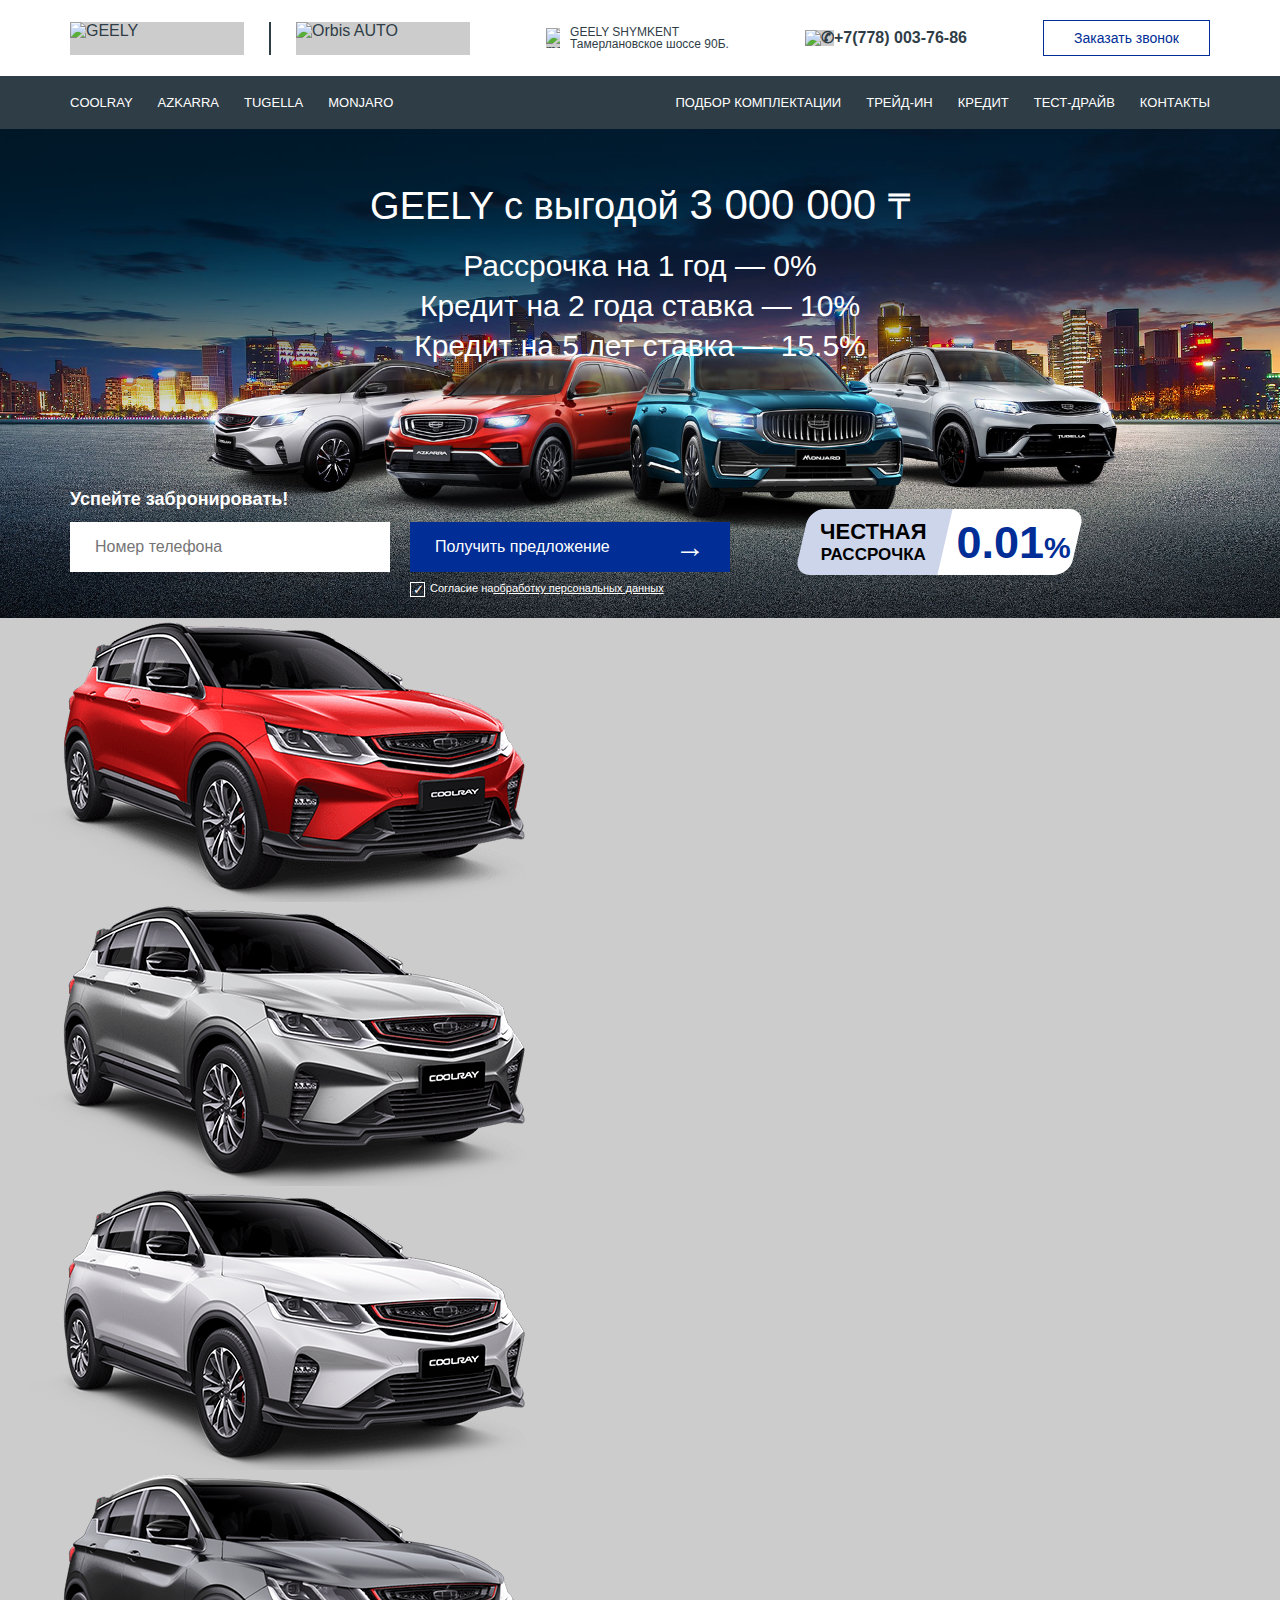
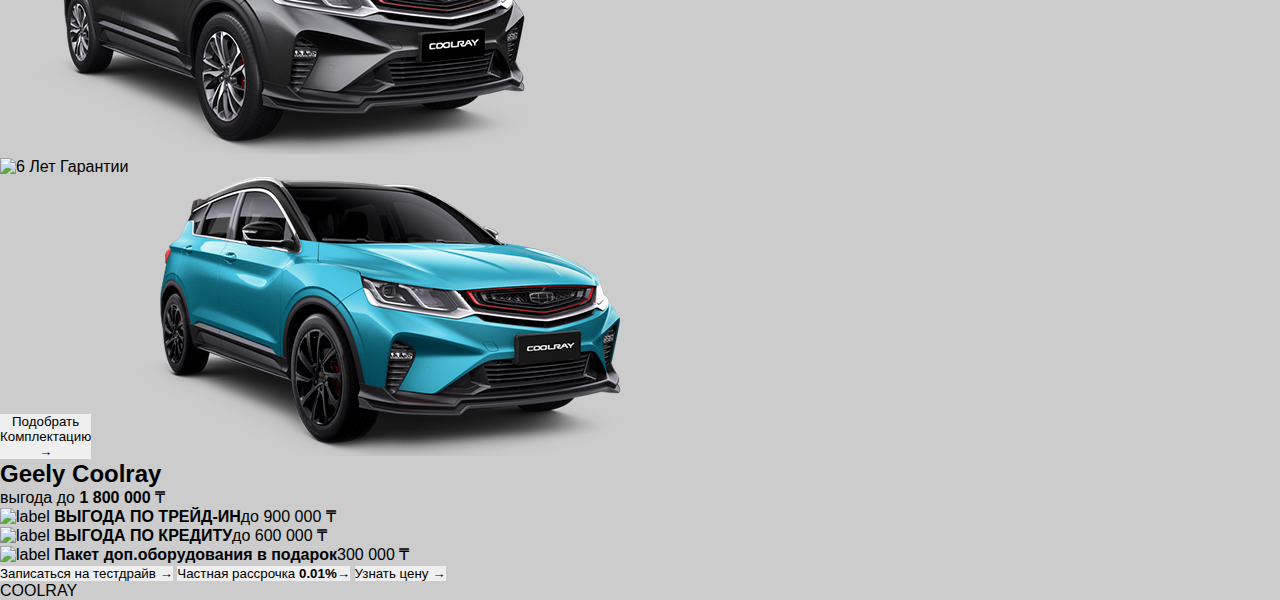
==== index.html @ f5995dba "тз начало выполнения 15.06.2023 15-00" ====
<!DOCTYPE html>
<html lang="ru">

<head>
  <meta charset="UTF-8">
  <meta http-equiv="X-UA-Compatible" content="IE=edge">
  <meta name="viewport" content="width=device-width, initial-scale=1.0">
  <!--'Style'-->
  <link rel="stylesheet" href="css/style.css">
  <link rel="stylesheet" href="css/jquery.fancybox.min.css">
  <!--'Script'-->
  <script src="libs/jquery-3.6.0.min.js"></script>


  <!--'Title'-->
  <title>Geely</title>
</head>

<body>
  <h1>GEELY с выгодой 3 000 000 &#8376;</h1>
  <!--'ХЕДЕР'-->
<header class="header">
  <div class="header__container container">
    <div class="header__logo">
      <img src="" alt="GEELY">
      <div class="header__line-logo"></div>
      <img src="" alt="Orbis AUTO">
    </div>
    <div class="header__address">
      <img src="" alt="map">
      <p>GEELY SHYMKENT<br>Тамерлановское шоссе 90Б.</p>
    </div>
    <div class="header__phone-container">
      <img src="" alt="&#9990">
      <p>+7(778) 003-76-86</p>
    </div>
    <div class="header__btn">Заказать звонок</div>
  </div>
</header>
  <main>
    <!--'НАВИГАЦИЯ'-->
<section class="navigation-block">
  <div class="navigation-block__container container">
    <!--'МОДЕЛЬНЫЙ РЯД'-->
    <nav class="navigation-block__model">
      <li class="navigation-block__link">Coolray</li>
      <li class="navigation-block__link">Azkarra</li>
      <li class="navigation-block__link">Tugella</li>
      <li class="navigation-block__link">Monjaro</li>
    </nav>
    <!--'МЕНЮ'-->
    <nav class="navigation-block__menu">
      <li class="navigation-block__link">Подбор комплектации</li>
      <li class="navigation-block__link">Трейд-ин</li>
      <li class="navigation-block__link">Кредит</li>
      <li class="navigation-block__link">Тест-драйв</li>
      <li class="navigation-block__link">Контакты</li>
    </nav>
  </div>
</section>
    <!--'РЕКЛАМНЫЙ БЛОК'-->
<section class="advertising-block">
  <div class="advertising-block__bg"><img src="img/banner1.jpg" alt=""></div>
  <div class="advertising-block__container container">
    <!--'ТЕКСТОВЫЙ блок'-->
    <div class="advertising-block__text-wrapper">
      <h2 class="advertising-block__title ">GEELY с выгодой <span>3 000 000 </span><span>&#8376;</span></h2>
      <p class="advertising-block__subtitle ">Рассрочка на 1 год &mdash; 0% <br>Кредит на 2 года ставка &mdash; 10%
        <br>Кредит на 5 лет ставка &mdash; 15.5% <br>
      </p>
    </div>
    <!--'Блок миниформы'-->
    <div class="advertising-block__form-block">
      <form class="advertising-block__form">
        <!--'телефон'-->
        <p>Успейте забронировать!</p>
        <input type="phone" placeholder="Номер телефона" id="phone" required>
        <!--'кнопка отправки'-->
        <button class="advertising-block__btn-form" type="button" id="btnForm">Получить предложение
          <span>&rarr;</span></button>
        <!--'чекбокс'-->
        <div class="advertising-block__checkbox">

          <input id="formAgreement" checked type="checkbox" name="agreement" class="advertising-block__checkbox-input">
          <label for="formAgreement" class="advertising-block__checkbox-label">Согласие на <span
              class="advertising-block__link">обработку персональных данных</span>
          </label>

        </div>
      </form>
      <!--'лейбл расрочки'-->
      <div class="advertising-block__label-wrapper">
        <div class="advertising-block__section">
          <p>Честная</p>
          <p>Рассрочка</p>
        </div>
        <div class="advertising-block__section">
          <p>0.01<span>%</span></p>

        </div>
      </div>
    </div>
  </div>
</section>
    <section class="info-block">
  <div class="info-block__container container">
    <!---------------'Слайдер'--------------->
    <div class="info-block__car-slider car-slider">
      <!--'1слайд'-->
      <div class="car-slider__item">
        <!--'слайдер с фото'-->
        <div class="car-slider__photo-slider photo-slider">
          <!--'1слайд'-->
          <div class="photo-slider__item">
            <img src="img/car/1.png" alt="car">
          </div>
          <!--'3слайд'-->
          <div class="photo-slider__item">
            <img src="img/car/2.png" alt="car">
          </div>
          <!--'4слайд'-->
          <div class="photo-slider__item">
            <img src="img/car/3.png" alt="car">
          </div>
          <!--'5слайд'-->
          <div class="photo-slider__item">
            <img src="img/car/4.png" alt="car">
          </div>
        </div>
        <!--'лейбл гарантии'-->
        <div class="car-slider__label">
          <img src="" alt="6 Лет Гарантии">
        </div>
        <!--'Кнопка подбора комплектации'-->
        <button class="car-slider__btn btn-equipment" type="button">Подобрать<br>Комплектацию<br>&rarr;</button>
        <!--'фото активного авто'-->
        <img src="img/car/5.png" alt="car">
        <!--'блок с пагинацией'-->
        <div class="car-slider__bullet"></div>
      </div>
      <!--'2слайд'-->
      <!--'3слайд'-->
      <!--'4слайд'-->
      <!--'5слайд'-->


    </div>
  </div>


  <!---------------'контент'--------------->
  <!--'заголовок'-->
  <div class="info-block__text-group">
    <h2 class="info-block__title title">Geely <span class="model-car-text">Coolray</span></h2>
    <p class="info-block__subtitle">выгода до <b>1 800 000</b> <span>&#8376;</span></p>
  </div>
  <!--'блок карточек'-->
  <div class="info-block__card-group">
    <!--'1'-->
    <div class="info-block__card"><img src="" alt="label"> <b class="txt-card-uper">ВЫГОДА ПО ТРЕЙД-ИН</b>до <span
        class="sum-sale">900 000 <span> &#8376;</span></span>
    </div>
    <!--'2'-->
    <div class="info-block__card"><img src="" alt="label"> <b class="txt-card-uper">ВЫГОДА ПО КРЕДИТУ</b>до <span
        class="sum-sale">600 000 <span> &#8376;</span></span>
    </div>
  </div>
  <!--'3'-->
  <div class="info-block__card"><img src="" alt="label"> <b class="txt-card-uper">Пакет доп.оборудования в
      подарок</b><span class="sum-sale">300 000 <span> &#8376;</span></span>
  </div>
  <!--'блок кнопок'-->
  <div class="info-block__btn-group">
    <!--'1'-->
    <button class="info-block__btn " id="btnTestDrive" type="button">Записаться на тестдрайв <span
        class="black-arrow">&rarr;</span></button>
    <!--'2'-->
    <button class="info-block__btn " id="btnInstallment" type="button">Частная рассрочка <b>0.01%</b><span
        class="white-arrow">&rarr;</span></button>
    <!--'3'-->
    <button class="info-block__btn " id="btnPrice" type="button">Узнать цену <span
        class="white-arrow">&rarr;</span></button>
  </div>
  <!--'прозрачный блок с моделью авто'-->
  <div class="info-block__model-car model-car-text">COOLRAY</div>
</section>
  </main>
  <!--'POPUP'-->
  <!--'Script'-->
  <script src="libs/slick.min.js"></script>
  <script src="libs/jquery.fancybox.min.js"></script>
  <script src="libs/jquery.maskedinput.min.js"></script>
  <script src="js/index.js"></script>
</body>

</html>
---- css/style.css ----
@charset "UTF-8";
* {
  padding: 0;
  margin: 0;
  border: 0;
  -webkit-box-sizing: border-box;
  box-sizing: border-box; }

*::after, *::before {
  -webkit-box-sizing: border-box;
  box-sizing: border-box; }

:focus,
:active {
  outline: none; }

body {
  width: 100%;
  height: 100%;
  font-size: 100%;
  position: relative; }

a,
a:hover,
a:visited,
a:active,
a:focus {
  text-decoration: none; }

input,
button,
textarea {
  font-family: inherit; }

button {
  cursor: pointer;
  border: 0;
  padding: 0;
  background-color: none; }

ul li {
  list-style: none; }

/*-----*/
/*
//флекс элемент по центру
@mixin flCent($jusCon: center, $alIt: center) {
  display: flex;
  justify-content: $jusCon;
  align-items: $alIt;
}

//флекс элемент слева центр
@mixin flStartCen($jusCon: start, $alIt: center) {
  display: flex;
  justify-content: $jusCon;
  align-items: $alIt;
}

//флекс элемент: по вертикали центр, горизонтально - разнесено по краям
@mixin flexSpBeCent($jusCon: space-between, $alIt: center) {
  display: flex;
  justify-content: $jusCon;
  align-items: $alIt;
}

//грид элемент: по вертикали центр, горизонтально - разнесено по краям
@mixin gridSpBeCent($jusCon: space-between, $alIt: center) {
  display: grid;
  justify-content: $jusCon;
  align-items: $alIt;
}

//грид центр
@mixin gridCent($jusCon: center, $alIt: center) {
  display: grid;
  justify-content: $jusCon;
  align-items: $alIt;
}

//обводка текста
@mixin textBorderWhite {
  text-shadow: -0 -2px 2px $whiteColor, 0 -2px 2px $whiteColor,
    -0 2px 2px $whiteColor, 0 2px 2px $whiteColor, -2px -0 2px $whiteColor,
    2px -0 2px $whiteColor, -2px 0 2px $whiteColor, 2px 0 2px $whiteColor,
    -2px -2px 2px $whiteColor, 2px -2px 2px $whiteColor,
    -2px 2px 2px $whiteColor, 2px 2px 2px $whiteColor, -2px -2px 2px $whiteColor,
    2px -2px 2px $whiteColor, -2px 2px 2px $whiteColor, 2px 2px 2px $whiteColor;
}

@mixin textBorderSmokeColor {
  text-shadow: -0 -1px 1px $smokeColor, 0 -1px 1px $smokeColor,
    -0 1px 1px $smokeColor, 0 1px 1px $smokeColor, -1px -0 1px $smokeColor,
    1px -0 1px $smokeColor, -1px 0 1px $smokeColor, 1px 0 1px $smokeColor,
    -1px -1px 1px $smokeColor, 1px -1px 1px $smokeColor,
    -1px 1px 1px $smokeColor, 1px 1px 1px $smokeColor, -1px -1px 1px $smokeColor,
    1px -1px 1px $smokeColor, -1px 1px 1px $smokeColor, 1px 1px 1px $smokeColor;
}

@mixin textBorderBlack {
  text-shadow: -0 -1px 1px $blackColor, 0 -1px 1px $blackColor,
    -0 1px 1px $blackColor, 0 1px 1px $blackColor, -1px -0 1px $blackColor,
    1px -0 1px $blackColor, -1px 0 1px $blackColor, 1px 0 1px $blackColor,
    -1px -1px 1px $blackColor, 1px -1px 1px $blackColor,
    -1px 1px 1px $blackColor, 1px 1px 1px $blackColor, -1px -1px 1px $blackColor,
    1px -1px 1px $blackColor, -1px 1px 1px $blackColor, 1px 1px 1px $blackColor;
}
*/
:root {
  --widthContainer: 1140px; }

body {
  background-color: #cccccc;
  font-family: "Open Sans", sans-serif; }

h1 {
  font-size: 0;
  position: absolute;
  z-index: -200;
  opacity: 0; }

.container {
  width: var(--widthContainer);
  height: -webkit-max-content;
  height: -moz-max-content;
  height: max-content; }

b {
  font-weight: bold !important; }

.header {
  width: 100%;
  height: -webkit-max-content;
  height: -moz-max-content;
  height: max-content;
  padding: 20px 0px;
  display: -webkit-box;
  display: -ms-flexbox;
  display: flex;
  -webkit-box-pack: center;
  -ms-flex-pack: center;
  justify-content: center;
  -webkit-box-align: center;
  -ms-flex-align: center;
  align-items: center;
  background-color: #ffffff; }
  .header img {
    background-color: #cccccc; }
  .header__container {
    display: -webkit-box;
    display: -ms-flexbox;
    display: flex;
    -webkit-box-pack: justify;
    -ms-flex-pack: justify;
    justify-content: space-between;
    -webkit-box-align: center;
    -ms-flex-align: center;
    align-items: center;
    color: #2f3d47; }
  .header__logo {
    display: -webkit-box;
    display: -ms-flexbox;
    display: flex;
    -webkit-box-pack: center;
    -ms-flex-pack: center;
    justify-content: center; }
    .header__logo img {
      width: 174px;
      height: 33px; }
  .header__line-logo {
    margin: 0px 25px;
    border: 1px solid #2f3d47; }
  .header__address {
    display: -webkit-box;
    display: -ms-flexbox;
    display: flex;
    gap: 10px;
    -webkit-box-align: center;
    -ms-flex-align: center;
    align-items: center;
    font-size: 12px;
    font-weight: 500;
    line-height: 12px;
    font-style: normal; }
    .header__address img {
      width: 14px;
      height: 20px; }
  .header__phone-container {
    display: -webkit-box;
    display: -ms-flexbox;
    display: flex;
    font-size: 16px;
    font-weight: bold;
    line-height: 16px;
    font-style: normal; }
  .header__btn {
    border: 1px solid #002d96;
    color: #002d96;
    padding: 10px 30px;
    font-size: 14px;
    font-weight: 500;
    line-height: 14px;
    font-style: normal;
    cursor: pointer; }

.navigation-block {
  padding: 20px 0px;
  display: -webkit-box;
  display: -ms-flexbox;
  display: flex;
  -webkit-box-pack: center;
  -ms-flex-pack: center;
  justify-content: center;
  color: #ffffff;
  background-color: #2f3d47; }
  .navigation-block__container {
    display: -webkit-box;
    display: -ms-flexbox;
    display: flex;
    -webkit-box-pack: justify;
    -ms-flex-pack: justify;
    justify-content: space-between; }
  .navigation-block__model, .navigation-block__menu {
    display: -webkit-box;
    display: -ms-flexbox;
    display: flex;
    gap: 25px;
    text-transform: uppercase;
    font-size: 13px;
    font-weight: 500;
    line-height: 13px;
    font-style: normal; }
  .navigation-block__link {
    list-style: none;
    cursor: pointer; }

.advertising-block {
  position: relative;
  height: -webkit-max-content;
  height: -moz-max-content;
  height: max-content; }
  .advertising-block__bg {
    width: 100%;
    position: relative;
    z-index: 1; }
    .advertising-block__bg img {
      width: 100%;
      height: auto; }
  .advertising-block__container {
    height: 100%;
    position: absolute;
    z-index: 2;
    top: 0;
    left: 50%;
    margin-left: calc(var(--widthContainer) / -2);
    padding: 55px 0px 25px;
    display: -ms-grid;
    display: grid;
    -ms-flex-line-pack: justify;
    align-content: space-between;
    color: #ffffff; }
  .advertising-block__text-wrapper {
    text-align: center; }
  .advertising-block__title {
    margin-bottom: 20px;
    font-size: 38px;
    font-weight: unset;
    line-height: 38px;
    font-style: normal; }
    .advertising-block__title span:first-child {
      font-size: 42px;
      font-weight: 400;
      line-height: 42px;
      font-style: normal; }
    .advertising-block__title span:last-child {
      font-size: 35px;
      font-weight: 400;
      line-height: 35px;
      font-style: normal; }
  .advertising-block__subtitle {
    font-size: 30px;
    font-weight: unset;
    line-height: 40px;
    font-style: normal; }
  .advertising-block__form-block {
    display: -webkit-box;
    display: -ms-flexbox;
    display: flex;
    gap: 70px; }
  .advertising-block__form {
    width: 660px;
    display: -ms-grid;
    display: grid;
    grid-template-areas: 'title title' 'input btn' 'input checkbox';
    -ms-grid-columns: 1fr 20px 1fr;
    grid-template-columns: repeat(2, 1fr);
    -ms-grid-rows: max-content 10px 50px 10px max-content;
    grid-template-rows: -webkit-max-content 50px -webkit-max-content;
    grid-template-rows: max-content 50px max-content;
    -webkit-column-gap: 20px;
    column-gap: 20px;
    row-gap: 10px; }
    .advertising-block__form p {
      -ms-grid-row: 1;
      -ms-grid-column: 1;
      -ms-grid-column-span: 3;
      grid-area: title;
      font-size: 18px;
      font-weight: 800;
      line-height: 25px;
      font-style: normal; }
    .advertising-block__form input {
      -ms-grid-row: 3;
      -ms-grid-row-span: 3;
      -ms-grid-column: 1;
      grid-area: input;
      height: 50px;
      padding: 20px 25px;
      font-size: 16px;
      font-weight: unset;
      line-height: 16px;
      font-style: normal; }
  .advertising-block__btn-form {
    -ms-grid-row: 3;
    -ms-grid-column: 3;
    grid-area: btn;
    height: 100%;
    padding: 0px 25px;
    font-size: 16px;
    font-weight: unset;
    line-height: 16px;
    font-style: normal;
    display: -webkit-box;
    display: -ms-flexbox;
    display: flex;
    -webkit-box-pack: justify;
    -ms-flex-pack: justify;
    justify-content: space-between;
    -webkit-box-align: center;
    -ms-flex-align: center;
    align-items: center;
    color: #ffffff;
    background-color: #002d96; }
    .advertising-block__btn-form span {
      height: -webkit-max-content;
      height: -moz-max-content;
      height: max-content;
      font-size: 30px;
      font-weight: 900;
      line-height: auto;
      font-style: normal; }
  .advertising-block__checkbox {
    -ms-grid-row: 5;
    -ms-grid-column: 3;
    grid-area: checkbox; }
  .advertising-block__checkbox-input {
    grid-area: unset !important;
    display: none; }
  .advertising-block__checkbox-label {
    position: relative;
    display: -webkit-box;
    display: -ms-flexbox;
    display: flex;
    font-size: 11px;
    font-weight: unset;
    line-height: 13px;
    font-style: normal; }
    .advertising-block__checkbox-label:before {
      content: '';
      -ms-flex-item-align: start;
      align-self: flex-start;
      width: 15px;
      height: 15px;
      padding-left: 2px;
      margin-right: 5px;
      font-size: 13px;
      font-weight: unset;
      line-height: 13px;
      font-style: normal;
      border: 1px solid #ffffff; }
  .advertising-block__checkbox-input:checked + .advertising-block__checkbox-label::before {
    content: ' ✓'; }
  .advertising-block__link {
    text-decoration: underline;
    cursor: pointer; }
  .advertising-block__label-wrapper {
    width: -webkit-max-content;
    width: -moz-max-content;
    width: max-content;
    z-index: 2;
    display: -webkit-box;
    display: -ms-flexbox;
    display: flex;
    height: -webkit-max-content;
    height: -moz-max-content;
    height: max-content;
    -ms-flex-item-align: center;
    align-self: center; }
  .advertising-block__section {
    width: -webkit-max-content;
    width: -moz-max-content;
    width: max-content;
    position: relative;
    display: -webkit-box;
    display: -ms-flexbox;
    display: flex;
    -webkit-box-orient: vertical;
    -webkit-box-direction: normal;
    -ms-flex-direction: column;
    flex-direction: column;
    -webkit-box-pack: center;
    -ms-flex-pack: center;
    justify-content: center;
    -webkit-box-align: center;
    -ms-flex-align: center;
    align-items: center; }
    .advertising-block__section::before {
      content: '';
      position: absolute;
      z-index: -1;
      top: 0;
      left: 0;
      width: 100%;
      height: 100%;
      -webkit-transform: skewX(-13deg);
      -ms-transform: skewX(-13deg);
      transform: skewX(-13deg); }
  .advertising-block__section:first-child {
    padding: 10px 20px;
    color: #000000;
    text-transform: uppercase; }
    .advertising-block__section:first-child p:first-child {
      font-size: 22px;
      font-weight: 600;
      line-height: 26px;
      font-style: normal; }
    .advertising-block__section:first-child p:last-child {
      font-size: 17px;
      font-weight: 600;
      line-height: 20px;
      font-style: normal; }
    .advertising-block__section:first-child::before {
      left: 2px;
      background-color: #ccd5ea;
      border-radius: 15px 0px 0px 15px; }
  .advertising-block__section:last-child {
    padding: 10px 8px 10px 10px;
    color: #002d96;
    font-size: 45px;
    font-weight: bold;
    line-height: 45px;
    font-style: normal; }
    .advertising-block__section:last-child span {
      font-size: 30px;
      font-weight: bold;
      line-height: 30px;
      font-style: normal; }
    .advertising-block__section:last-child::before {
      left: -2px;
      background-color: #ffffff;
      border-radius: 0px 15px 15px 0px; }

/*# sourceMappingURL=style.css.map */
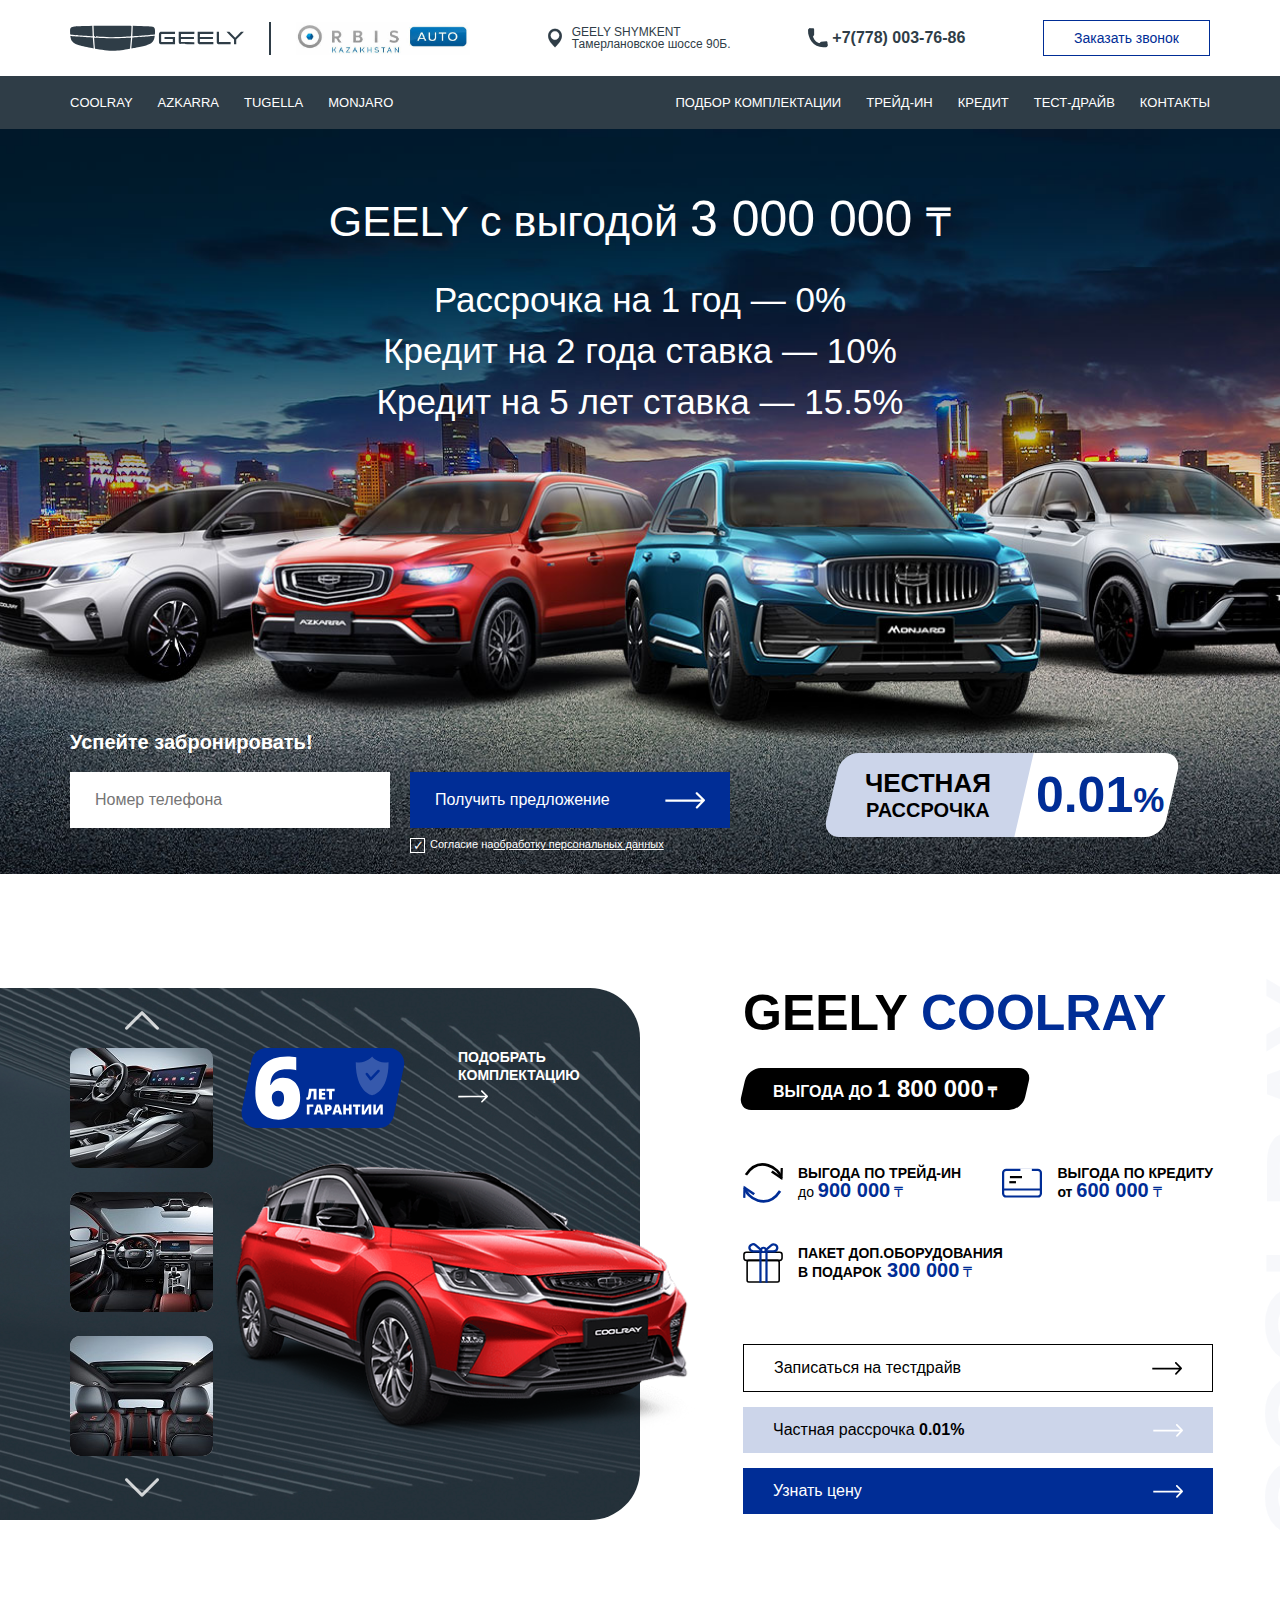
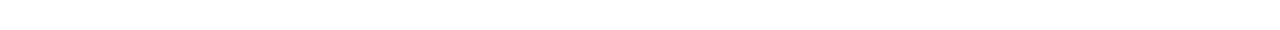
==== commit 30fb3fd0: "верстка 1 и 2 секции начало правок 15:30" ====
--- a/index.html
+++ b/index.html
@@ -22,16 +22,16 @@
 <header class="header">
   <div class="header__container container">
     <div class="header__logo">
-      <img src="" alt="GEELY">
+      <img src="img/svg/geely-logo.svg" alt="GEELY">
       <div class="header__line-logo"></div>
-      <img src="" alt="Orbis AUTO">
+      <img src="img/orbis.jpg" alt="Orbis AUTO">
     </div>
     <div class="header__address">
-      <img src="" alt="map">
+      <img src="img/svg/map-mark.svg" alt="map">
       <p>GEELY SHYMKENT<br>Тамерлановское шоссе 90Б.</p>
     </div>
     <div class="header__phone-container">
-      <img src="" alt="&#9990">
+      <img src="img/svg/phone.svg" alt="&#9990">
       <p>+7(778) 003-76-86</p>
     </div>
     <div class="header__btn">Заказать звонок</div>
@@ -77,7 +77,7 @@
         <input type="phone" placeholder="Номер телефона" id="phone" required>
         <!--'кнопка отправки'-->
         <button class="advertising-block__btn-form" type="button" id="btnForm">Получить предложение
-          <span>&rarr;</span></button>
+          <img src="img/svg/arrow-btn.svg" alt=""></button>
         <!--'чекбокс'-->
         <div class="advertising-block__checkbox">
 
@@ -104,85 +104,213 @@
 </section>
     <section class="info-block">
   <div class="info-block__container container">
-    <!---------------'Слайдер'--------------->
-    <div class="info-block__car-slider car-slider">
-      <!--'1слайд'-->
-      <div class="car-slider__item">
-        <!--'слайдер с фото'-->
-        <div class="car-slider__photo-slider photo-slider">
-          <!--'1слайд'-->
-          <div class="photo-slider__item">
-            <img src="img/car/1.png" alt="car">
-          </div>
-          <!--'3слайд'-->
-          <div class="photo-slider__item">
-            <img src="img/car/2.png" alt="car">
-          </div>
-          <!--'4слайд'-->
-          <div class="photo-slider__item">
-            <img src="img/car/3.png" alt="car">
-          </div>
-          <!--'5слайд'-->
-          <div class="photo-slider__item">
-            <img src="img/car/4.png" alt="car">
-          </div>
-        </div>
-        <!--'лейбл гарантии'-->
-        <div class="car-slider__label">
-          <img src="" alt="6 Лет Гарантии">
-        </div>
-        <!--'Кнопка подбора комплектации'-->
-        <button class="car-slider__btn btn-equipment" type="button">Подобрать<br>Комплектацию<br>&rarr;</button>
-        <!--'фото активного авто'-->
-        <img src="img/car/5.png" alt="car">
-        <!--'блок с пагинацией'-->
-        <div class="car-slider__bullet"></div>
-      </div>
-      <!--'2слайд'-->
-      <!--'3слайд'-->
-      <!--'4слайд'-->
-      <!--'5слайд'-->
-
-
+    <!--------'слайдер-фото'-------------->
+    <div class=" info-block__photo-slider photo-slider">
+
+      <div class="photo-slider__item">
+        <img src="img/car/interier/1.jpg" alt="car">
+      </div>
+
+      <div class="photo-slider__item">
+        <img src="img/car/interier/2.jpg" alt="car">
+      </div>
+
+      <div class="photo-slider__item">
+        <img src="img/car/interier/3.jpg" alt="car">
+      </div>
+
+      <div class="photo-slider__item">
+        <img src="img/car/interier/4.jpg" alt="car">
+      </div>
+
+      <div class="photo-slider__item">
+        <img src="img/car/interier/5.jpg" alt="car">
+      </div>
+
+      <div class="photo-slider__item">
+        <img src="img/car/exterier/1.jpg" alt="car">
+      </div>
+
+      <div class="photo-slider__item">
+        <img src="img/car/exterier/2.jpg" alt="car">
+      </div>
+
+      <div class="photo-slider__item">
+        <img src="img/car/exterier/3.jpg" alt="car">
+      </div>
+
+      <div class="photo-slider__item">
+        <img src="img/car/exterier/4.jpg" alt="car">
+      </div>
+
+      <div class="photo-slider__item">
+        <img src="img/car/exterier/5.jpg" alt="car">
+      </div>
+
+      <div class="photo-slider__item">
+        <img src="img/car/exterier/6.jpg" alt="car">
+      </div>
+
+      <div class="photo-slider__item">
+        <img src="img/car/exterier/7.jpg" alt="car">
+      </div>
+
+      <div class="photo-slider__item">
+        <img src="img/car/exterier/8.jpg" alt="car">
+      </div>
+
+      <div class="photo-slider__item">
+        <img src="img/car/exterier/9.jpg" alt="car">
+      </div>
+    </div>
+    <!----------'Слайдер-авто'------------->
+    <div class="info-block__car-slider-wrapper">
+      <div class="car-slider">
+        <!--'1слайд'-->
+        <div class="car-slider__item" data-color-car="red">
+          <!--'группа кнопка и лейбл'-->
+          <div class="car-slider__group-btn">
+            <!--'лейбл '-->
+            <div class="car-slider__label">
+              <img src="img/svg/label-6yers.svg" alt="6 Лет Гарантии">
+            </div>
+            <!--'Кнопка '-->
+            <button class="car-slider__btn btn-equipment" type="button">Подобрать<br>Комплектацию<br><img
+                src="img/svg/arrow-btn.svg" alt="">
+            </button>
+          </div>
+          <!--'фото активного авто'-->
+          <div class="car-slider__car-photo">
+            <img data-lazy="img/car/1.png" alt="car">
+          </div>
+        </div>
+        <!--'2слайд'-->
+        <div class="car-slider__item" data-color-car="gray">
+          <!--'группа кнопка и лейбл'-->
+          <div class="car-slider__group-btn">
+            <!--'лейбл '-->
+            <div class="car-slider__label">
+              <img src="img/svg/label-6yers.svg" alt="6 Лет Гарантии">
+            </div>
+            <!--'Кнопка '-->
+            <button class="car-slider__btn btn-equipment" type="button">Подобрать<br>Комплектацию<br><img
+                src="img/svg/arrow-btn.svg" alt="">
+            </button>
+          </div>
+          <!--'фото активного авто'-->
+          <div class="car-slider__car-photo">
+            <img data-lazy="img/car/2.png" alt="car">
+          </div>
+        </div>
+        <!--'3слайд'-->
+        <div class="car-slider__item" data-color-car="white">
+          <!--'группа кнопка и лейбл'-->
+          <div class="car-slider__group-btn">
+            <!--'лейбл '-->
+            <div class="car-slider__label">
+              <img src="img/svg/label-6yers.svg" alt="6 Лет Гарантии">
+            </div>
+            <!--'Кнопка '-->
+            <button class="car-slider__btn btn-equipment" type="button">Подобрать<br>Комплектацию<br><img
+                src="img/svg/arrow-btn.svg" alt="">
+            </button>
+          </div>
+          <!--'фото активного авто'-->
+          <div class="car-slider__car-photo">
+            <img data-lazy="img/car/3.png" alt="car">
+          </div>
+        </div>
+        <!--'4слайд'-->
+        <div class="car-slider__item" data-color-car="dark">
+          <!--'группа кнопка и лейбл'-->
+          <div class="car-slider__group-btn">
+            <!--'лейбл '-->
+            <div class="car-slider__label">
+              <img src="img/svg/label-6yers.svg" alt="6 Лет Гарантии">
+            </div>
+            <!--'Кнопка '-->
+            <button class="car-slider__btn btn-equipment" type="button">Подобрать<br>Комплектацию<br><img
+                src="img/svg/arrow-btn.svg" alt="">
+            </button>
+          </div>
+          <!--'фото активного авто'-->
+          <div class="car-slider__car-photo">
+            <img data-lazy="img/car/4.png" alt="car">
+          </div>
+        </div>
+        <!--'5слайд'-->
+        <div class="car-slider__item" data-color-car="blue">
+          <!--'группа кнопка и лейбл'-->
+          <div class="car-slider__group-btn">
+            <!--'лейбл '-->
+            <div class="car-slider__label">
+              <img src="img/svg/label-6yers.svg" alt="6 Лет Гарантии">
+            </div>
+            <!--'Кнопка '-->
+            <button class="car-slider__btn btn-equipment" type="button">Подобрать<br>Комплектацию<br><img
+                src="img/svg/arrow-btn.svg" alt="">
+            </button>
+          </div>
+          <!--'фото активного авто'-->
+          <div class="car-slider__car-photo">
+            <img data-lazy="img/car/5.png" alt="car">
+          </div>
+        </div>
+      </div>
+      <!--'Пагинация'-->
+      <div class="car-slider__bullet"></div>
+    </div>
+    <!---------------'контент'--------------->
+    <!--'заголовок'-->
+    <div class="info-block__text-group">
+      <h2 class="info-block__title title">Geely <span class="model-car-text">Coolray</span></h2>
+      <p class="info-block__subtitle">выгода до <b>1 800 000</b> <span>&#8376;</span></p>
+    </div>
+    <!--'блок карточек'-->
+    <div class="info-block__card-group">
+      <!--'1'-->
+      <div class="info-block__card"><img src="img/svg/arrow-circle.svg" alt="label">
+        <p class="info-block__card-text">
+          <b class="txt-card-uper">ВЫГОДА ПО ТРЕЙД-ИН</b> <br>до <span class="sum-sale">900 000</span><span>
+            &#8376;</span>
+        </p>
+      </div>
+      <!--'2'-->
+      <div class="info-block__card"><img src="img/svg/letter.svg" alt="label">
+        <p class="info-block__card-text">
+          <b class="txt-card-uper">ВЫГОДА ПО КРЕДИТУ</b><br> <b> от</b> <span class="sum-sale">600 000</span><span>
+            &#8376;</span>
+        </p>
+      </div>
+      <!--'3'-->
+      <div class="info-block__card"><img src="img/svg/present.svg" alt="label">
+        <p class="info-block__card-text">
+          <b class="txt-card-uper">Пакет доп.оборудования<br> в подарок</b><span class="sum-sale"> 300 000</span><span>
+            &#8376;</span>
+        </p>
+      </div>
+    </div>
+    <!--'блок кнопок'-->
+    <div class="info-block__btn-group">
+      <!--'1'-->
+      <button class="info-block__btn " id="btnTestDrive" type="button">
+        <p>Записаться на тестдрайв</p> <img src="img/svg/arrow-btn.svg" alt="">
+      </button>
+      <!--'2'-->
+      <button class="info-block__btn " id="btnInstallment" type="button">
+        <p>Частная рассрочка <b>0.01%</b></p> <img src="img/svg/arrow-btn.svg" alt="">
+      </button>
+      <!--'3'-->
+      <button class="info-block__btn " id="btnPrice" type="button">
+        <p>Узнать цену</p> <img src="img/svg/arrow-btn.svg" alt="">
+      </button>
+    </div>
+    <!--'прозрачный блок с моделью авто'-->
+    <div class="info-block__model-car">
+      <div class="model-car-text">COOLRAY</div>
     </div>
   </div>
 
-
-  <!---------------'контент'--------------->
-  <!--'заголовок'-->
-  <div class="info-block__text-group">
-    <h2 class="info-block__title title">Geely <span class="model-car-text">Coolray</span></h2>
-    <p class="info-block__subtitle">выгода до <b>1 800 000</b> <span>&#8376;</span></p>
-  </div>
-  <!--'блок карточек'-->
-  <div class="info-block__card-group">
-    <!--'1'-->
-    <div class="info-block__card"><img src="" alt="label"> <b class="txt-card-uper">ВЫГОДА ПО ТРЕЙД-ИН</b>до <span
-        class="sum-sale">900 000 <span> &#8376;</span></span>
-    </div>
-    <!--'2'-->
-    <div class="info-block__card"><img src="" alt="label"> <b class="txt-card-uper">ВЫГОДА ПО КРЕДИТУ</b>до <span
-        class="sum-sale">600 000 <span> &#8376;</span></span>
-    </div>
-  </div>
-  <!--'3'-->
-  <div class="info-block__card"><img src="" alt="label"> <b class="txt-card-uper">Пакет доп.оборудования в
-      подарок</b><span class="sum-sale">300 000 <span> &#8376;</span></span>
-  </div>
-  <!--'блок кнопок'-->
-  <div class="info-block__btn-group">
-    <!--'1'-->
-    <button class="info-block__btn " id="btnTestDrive" type="button">Записаться на тестдрайв <span
-        class="black-arrow">&rarr;</span></button>
-    <!--'2'-->
-    <button class="info-block__btn " id="btnInstallment" type="button">Частная рассрочка <b>0.01%</b><span
-        class="white-arrow">&rarr;</span></button>
-    <!--'3'-->
-    <button class="info-block__btn " id="btnPrice" type="button">Узнать цену <span
-        class="white-arrow">&rarr;</span></button>
-  </div>
-  <!--'прозрачный блок с моделью авто'-->
-  <div class="info-block__model-car model-car-text">COOLRAY</div>
 </section>
   </main>
   <!--'POPUP'-->
--- a/css/style.css
+++ b/css/style.css
@@ -144,8 +144,6 @@
   -ms-flex-align: center;
   align-items: center;
   background-color: #ffffff; }
-  .header img {
-    background-color: #cccccc; }
   .header__container {
     display: -webkit-box;
     display: -ms-flexbox;
@@ -189,10 +187,20 @@
     display: -webkit-box;
     display: -ms-flexbox;
     display: flex;
+    -webkit-box-pack: center;
+    -ms-flex-pack: center;
+    justify-content: center;
+    -webkit-box-align: center;
+    -ms-flex-align: center;
+    align-items: center;
     font-size: 16px;
     font-weight: bold;
     line-height: 16px;
     font-style: normal; }
+    .header__phone-container img {
+      width: 20px;
+      height: 20px;
+      margin-right: 4px; }
   .header__btn {
     border: 1px solid #002d96;
     color: #002d96;
@@ -236,11 +244,20 @@
 
 .advertising-block {
   position: relative;
+  z-index: 20;
   height: -webkit-max-content;
   height: -moz-max-content;
-  height: max-content; }
+  height: max-content;
+  display: -webkit-box;
+  display: -ms-flexbox;
+  display: flex;
+  -webkit-box-pack: center;
+  -ms-flex-pack: center;
+  justify-content: center;
+  overflow-x: hidden; }
   .advertising-block__bg {
     width: 100%;
+    min-width: 1950px;
     position: relative;
     z-index: 1; }
     .advertising-block__bg img {
@@ -253,7 +270,7 @@
     top: 0;
     left: 50%;
     margin-left: calc(var(--widthContainer) / -2);
-    padding: 55px 0px 25px;
+    padding: 65px 0px 25px;
     display: -ms-grid;
     display: grid;
     -ms-flex-line-pack: justify;
@@ -262,31 +279,31 @@
   .advertising-block__text-wrapper {
     text-align: center; }
   .advertising-block__title {
-    margin-bottom: 20px;
-    font-size: 38px;
+    margin-bottom: 30px;
+    font-size: 43px;
     font-weight: unset;
-    line-height: 38px;
+    line-height: 43px;
     font-style: normal; }
     .advertising-block__title span:first-child {
-      font-size: 42px;
+      font-size: 50px;
       font-weight: 400;
-      line-height: 42px;
+      line-height: 50px;
       font-style: normal; }
     .advertising-block__title span:last-child {
-      font-size: 35px;
-      font-weight: 400;
-      line-height: 35px;
+      font-size: 39px;
+      font-weight: unset;
+      line-height: 39px;
       font-style: normal; }
   .advertising-block__subtitle {
-    font-size: 30px;
+    font-size: 35px;
     font-weight: unset;
-    line-height: 40px;
+    line-height: 51px;
     font-style: normal; }
   .advertising-block__form-block {
     display: -webkit-box;
     display: -ms-flexbox;
     display: flex;
-    gap: 70px; }
+    gap: 100px; }
   .advertising-block__form {
     width: 660px;
     display: -ms-grid;
@@ -294,9 +311,9 @@
     grid-template-areas: 'title title' 'input btn' 'input checkbox';
     -ms-grid-columns: 1fr 20px 1fr;
     grid-template-columns: repeat(2, 1fr);
-    -ms-grid-rows: max-content 10px 50px 10px max-content;
-    grid-template-rows: -webkit-max-content 50px -webkit-max-content;
-    grid-template-rows: max-content 50px max-content;
+    -ms-grid-rows: max-content 10px max-content 10px max-content;
+    grid-template-rows: repeat(3, -webkit-max-content);
+    grid-template-rows: repeat(3, max-content);
     -webkit-column-gap: 20px;
     column-gap: 20px;
     row-gap: 10px; }
@@ -305,16 +322,16 @@
       -ms-grid-column: 1;
       -ms-grid-column-span: 3;
       grid-area: title;
-      font-size: 18px;
+      font-size: 20px;
       font-weight: 800;
-      line-height: 25px;
+      line-height: 40px;
       font-style: normal; }
     .advertising-block__form input {
       -ms-grid-row: 3;
       -ms-grid-row-span: 3;
       -ms-grid-column: 1;
       grid-area: input;
-      height: 50px;
+      height: 56px;
       padding: 20px 25px;
       font-size: 16px;
       font-weight: unset;
@@ -324,7 +341,7 @@
     -ms-grid-row: 3;
     -ms-grid-column: 3;
     grid-area: btn;
-    height: 100%;
+    height: 56px;
     padding: 0px 25px;
     font-size: 16px;
     font-weight: unset;
@@ -341,14 +358,11 @@
     align-items: center;
     color: #ffffff;
     background-color: #002d96; }
-    .advertising-block__btn-form span {
-      height: -webkit-max-content;
-      height: -moz-max-content;
-      height: max-content;
-      font-size: 30px;
-      font-weight: 900;
-      line-height: auto;
-      font-style: normal; }
+    .advertising-block__btn-form img {
+      width: 40px;
+      height: 25px;
+      -webkit-filter: invert(1);
+      filter: invert(1); }
   .advertising-block__checkbox {
     -ms-grid-row: 5;
     -ms-grid-column: 3;
@@ -388,6 +402,7 @@
     width: -moz-max-content;
     width: max-content;
     z-index: 2;
+    margin-top: 15px;
     display: -webkit-box;
     display: -ms-flexbox;
     display: flex;
@@ -426,38 +441,437 @@
       -ms-transform: skewX(-13deg);
       transform: skewX(-13deg); }
   .advertising-block__section:first-child {
-    padding: 10px 20px;
+    padding: 15px 35px;
     color: #000000;
     text-transform: uppercase; }
     .advertising-block__section:first-child p:first-child {
-      font-size: 22px;
+      font-size: 26px;
       font-weight: 600;
-      line-height: 26px;
+      line-height: 30px;
       font-style: normal; }
     .advertising-block__section:first-child p:last-child {
-      font-size: 17px;
+      font-size: 20px;
       font-weight: 600;
-      line-height: 20px;
+      line-height: 24px;
       font-style: normal; }
     .advertising-block__section:first-child::before {
       left: 2px;
       background-color: #ccd5ea;
-      border-radius: 15px 0px 0px 15px; }
+      border-radius: 17px 0px 0px 17px; }
   .advertising-block__section:last-child {
-    padding: 10px 8px 10px 10px;
+    padding: 15px 10px;
     color: #002d96;
-    font-size: 45px;
+    font-size: 50px;
     font-weight: bold;
-    line-height: 45px;
+    line-height: 50px;
     font-style: normal; }
     .advertising-block__section:last-child span {
-      font-size: 30px;
+      font-size: 35px;
       font-weight: bold;
-      line-height: 30px;
+      line-height: 35px;
       font-style: normal; }
     .advertising-block__section:last-child::before {
       left: -2px;
       background-color: #ffffff;
-      border-radius: 0px 15px 15px 0px; }
+      border-radius: 0px 17px 17px 0px; }
+
+.info-block {
+  position: relative;
+  z-index: 5;
+  padding: 120px 0px 110px;
+  background-color: #ffffff;
+  margin-top: -10px; }
+  .info-block__container {
+    position: relative;
+    height: -webkit-max-content;
+    height: -moz-max-content;
+    height: max-content;
+    margin: auto;
+    display: -ms-grid;
+    display: grid;
+    grid-template-areas: 'slider-photo slider-car text-block' 'slider-photo slider-car card' 'slider-photo slider-car btn-group';
+    -ms-grid-columns: -webkit-max-content 15px -webkit-max-content 15px 500px;
+    -ms-grid-columns: max-content 15px max-content 15px 500px;
+    grid-template-columns: -webkit-max-content -webkit-max-content 500px;
+    grid-template-columns: max-content max-content 500px;
+    -ms-grid-rows: 120px 50px max-content 50px max-content;
+    grid-template-rows: 120px -webkit-max-content -webkit-max-content;
+    grid-template-rows: 120px max-content max-content;
+    -webkit-column-gap: 15px;
+    column-gap: 15px;
+    row-gap: 50px; }
+    .info-block__container::before {
+      content: '';
+      position: absolute;
+      left: -50%;
+      width: 100%;
+      height: 100%;
+      background-color: #2f3d47;
+      background-image: url("../img/bg.jpg");
+      background-repeat: no-repeat;
+      background-size: 100% 100%;
+      background-position: center;
+      border-radius: 0 50px 50px 0; }
+  .info-block__photo-slider {
+    -ms-grid-row: 1;
+    -ms-grid-row-span: 5;
+    -ms-grid-column: 1;
+    grid-area: slider-photo;
+    margin: 50px 0px; }
+  .info-block__car-slider-wrapper {
+    -ms-grid-row: 1;
+    -ms-grid-row-span: 5;
+    -ms-grid-column: 3;
+    grid-area: slider-car;
+    min-width: 0;
+    padding: 60px 0px 35px; }
+  .info-block__text-group {
+    -ms-grid-row: 1;
+    -ms-grid-column: 5;
+    grid-area: text-block;
+    height: -webkit-max-content;
+    height: -moz-max-content;
+    height: max-content;
+    padding-left: 30px; }
+  .info-block__title {
+    font-size: 50px;
+    font-weight: 600;
+    line-height: 50px;
+    font-style: normal;
+    text-transform: uppercase; }
+    .info-block__title span {
+      color: #002d96; }
+  .info-block__subtitle {
+    position: relative;
+    z-index: 2;
+    width: -webkit-max-content;
+    width: -moz-max-content;
+    width: max-content;
+    height: -webkit-max-content;
+    height: -moz-max-content;
+    height: max-content;
+    padding: 9px 30px;
+    margin-top: 30px;
+    font-size: 16px;
+    font-weight: 700;
+    line-height: 16px;
+    font-style: normal;
+    color: #ffffff;
+    text-transform: uppercase; }
+    .info-block__subtitle::before {
+      z-index: -1;
+      content: '';
+      position: absolute;
+      top: 0;
+      left: 0;
+      width: 100%;
+      height: 100%;
+      background-color: #000000;
+      -webkit-transform: skewX(-13deg);
+      -ms-transform: skewX(-13deg);
+      transform: skewX(-13deg);
+      border-radius: 13px; }
+    .info-block__subtitle b {
+      font-size: 24px;
+      font-weight: 900;
+      line-height: 24px;
+      font-style: normal; }
+    .info-block__subtitle span {
+      font-size: 14px;
+      font-weight: 700;
+      line-height: 14px;
+      font-style: normal; }
+  .info-block__card-group {
+    -ms-grid-row: 3;
+    -ms-grid-column: 5;
+    grid-area: card;
+    height: -webkit-max-content;
+    height: -moz-max-content;
+    height: max-content;
+    padding-left: 30px;
+    display: -webkit-box;
+    display: -ms-flexbox;
+    display: flex;
+    -ms-flex-wrap: wrap;
+    flex-wrap: wrap;
+    -webkit-box-pack: justify;
+    -ms-flex-pack: justify;
+    justify-content: space-between;
+    -webkit-column-gap: auto;
+    column-gap: auto;
+    row-gap: 30px; }
+  .info-block__card {
+    height: 50px;
+    width: -webkit-max-content;
+    width: -moz-max-content;
+    width: max-content;
+    display: -webkit-box;
+    display: -ms-flexbox;
+    display: flex;
+    -webkit-box-align: center;
+    -ms-flex-align: center;
+    align-items: center;
+    font-size: 14px;
+    font-weight: 400;
+    line-height: 14px;
+    font-style: normal;
+    gap: 15px; }
+    .info-block__card img {
+      width: 40px;
+      height: 50px; }
+    .info-block__card .txt-card-uper {
+      font-size: 14px;
+      font-weight: 900;
+      line-height: 14px;
+      font-style: normal;
+      text-transform: uppercase; }
+    .info-block__card span {
+      color: #002d96; }
+    .info-block__card .sum-sale {
+      font-size: 20px;
+      font-weight: 900;
+      line-height: 20px;
+      font-style: normal; }
+  .info-block__btn-group {
+    -ms-grid-row: 5;
+    -ms-grid-column: 5;
+    grid-area: btn-group;
+    height: -webkit-max-content;
+    height: -moz-max-content;
+    height: max-content;
+    padding-left: 30px;
+    display: -webkit-box;
+    display: -ms-flexbox;
+    display: flex;
+    -webkit-box-orient: vertical;
+    -webkit-box-direction: normal;
+    -ms-flex-direction: column;
+    flex-direction: column;
+    gap: 15px; }
+    .info-block__btn-group #btnTestDrive {
+      background-color: #ffffff;
+      border: 1px solid #000000;
+      color: #000000; }
+    .info-block__btn-group #btnInstallment {
+      background-color: #ccd5ea;
+      color: #000000; }
+      .info-block__btn-group #btnInstallment img {
+        -webkit-filter: invert(1);
+        filter: invert(1); }
+    .info-block__btn-group #btnPrice {
+      background-color: #002d96;
+      color: #ffffff; }
+      .info-block__btn-group #btnPrice img {
+        -webkit-filter: invert(1);
+        filter: invert(1); }
+  .info-block__btn {
+    display: -webkit-box;
+    display: -ms-flexbox;
+    display: flex;
+    -webkit-box-pack: justify;
+    -ms-flex-pack: justify;
+    justify-content: space-between;
+    -webkit-box-align: center;
+    -ms-flex-align: center;
+    align-items: center;
+    padding: 15px 30px;
+    font-size: 16px;
+    font-weight: 500;
+    line-height: 16px;
+    font-style: normal; }
+    .info-block__btn b {
+      font-weight: 800 !important; }
+    .info-block__btn img {
+      width: 30px;
+      height: auto; }
+  .info-block__model-car {
+    position: absolute;
+    z-index: 1;
+    right: -150px;
+    top: 0px;
+    width: 108px;
+    padding: 120px 0px 110px;
+    height: 100%;
+    display: -webkit-box;
+    display: -ms-flexbox;
+    display: flex;
+    -webkit-box-pack: center;
+    -ms-flex-pack: center;
+    justify-content: center;
+    -webkit-box-align: center;
+    -ms-flex-align: center;
+    align-items: center; }
+    .info-block__model-car .model-car-text {
+      -webkit-transform: rotateZ(-90deg);
+      -ms-transform: rotate(-90deg);
+      transform: rotateZ(-90deg);
+      width: -webkit-max-content;
+      width: -moz-max-content;
+      width: max-content;
+      height: -webkit-max-content;
+      height: -moz-max-content;
+      height: max-content;
+      font-size: 115px;
+      line-height: 100px;
+      font-weight: bold;
+      color: #ccd5ea;
+      opacity: 0.15; }
+
+.photo-slider {
+  width: -webkit-max-content !important;
+  width: -moz-max-content !important;
+  width: max-content !important;
+  height: -webkit-max-content !important;
+  height: -moz-max-content !important;
+  height: max-content !important;
+  position: relative;
+  /*----стрелки----*/
+  /*-стрелка влево-*/
+  /*-стрелка вправо-*/ }
+  .photo-slider .slick-list {
+    overflow: hidden; }
+  .photo-slider .slick-track {
+    display: block; }
+  .photo-slider__item {
+    width: -webkit-max-content !important;
+    width: -moz-max-content !important;
+    width: max-content !important;
+    height: -webkit-max-content !important;
+    height: -moz-max-content !important;
+    height: max-content !important; }
+    .photo-slider__item img {
+      width: 143px;
+      height: 120px;
+      margin: 10px 0px;
+      border-radius: 10px;
+      background-color: #cccccc; }
+  .photo-slider .slick-arrow {
+    width: 34px;
+    height: 25px;
+    position: absolute;
+    z-index: 10;
+    left: 50%;
+    margin: 0px 0px 0px -17px;
+    font-size: 0;
+    background-color: unset !important;
+    background-repeat: no-repeat;
+    background-size: 100% auto;
+    background-position: center;
+    opacity: 0.8; }
+  .photo-slider .slick-arrow.slick-prev {
+    top: -30px;
+    background-image: url("../img/svg/up-arrow-white.svg"); }
+  .photo-slider .slick-arrow.slick-next {
+    bottom: -30px;
+    background-image: url("../img/svg/up-arrow-white.svg");
+    -webkit-transform: rotateZ(180deg);
+    -ms-transform: rotate(180deg);
+    transform: rotateZ(180deg); }
+
+.car-slider {
+  width: 470px;
+  position: relative; }
+  .car-slider .slick-list {
+    overflow: hidden; }
+  .car-slider .slick-track {
+    display: -webkit-box;
+    display: -ms-flexbox;
+    display: flex;
+    gap: 0px; }
+  .car-slider__group-btn {
+    display: -webkit-box;
+    display: -ms-flexbox;
+    display: flex;
+    gap: 50px;
+    padding: 0px 0px 35px 10px; }
+  .car-slider__label {
+    width: 170px;
+    height: 80px; }
+    .car-slider__label img {
+      width: 100%;
+      height: 100%; }
+  .car-slider__btn {
+    height: -webkit-max-content;
+    height: -moz-max-content;
+    height: max-content;
+    color: #ffffff;
+    font-size: 14px;
+    font-weight: 600;
+    line-height: 18px;
+    font-style: normal;
+    text-align: start;
+    text-transform: uppercase;
+    background-color: unset; }
+    .car-slider__btn img {
+      width: 30px;
+      height: 25px;
+      -webkit-filter: invert(1);
+      filter: invert(1); }
+  .car-slider__car-photo {
+    position: relative;
+    width: 470px;
+    height: -webkit-max-content;
+    height: -moz-max-content;
+    height: max-content;
+    overflow: hidden; }
+    .car-slider__car-photo img {
+      width: 100%;
+      height: auto; }
+  .car-slider__bullet {
+    width: 100%;
+    height: -webkit-max-content;
+    height: -moz-max-content;
+    height: max-content;
+    display: -webkit-box;
+    display: -ms-flexbox;
+    display: flex;
+    padding: 10px 0px 0px 20px; }
+    .car-slider__bullet .slick-dots {
+      display: -webkit-box;
+      display: -ms-flexbox;
+      display: flex;
+      -webkit-box-pack: center;
+      -ms-flex-pack: center;
+      justify-content: center;
+      -webkit-box-align: center;
+      -ms-flex-align: center;
+      align-items: center; }
+    .car-slider__bullet .slick-dots li {
+      list-style: none;
+      margin: 0px 10px;
+      padding: 3px;
+      display: -webkit-box;
+      display: -ms-flexbox;
+      display: flex;
+      -webkit-box-pack: center;
+      -ms-flex-pack: center;
+      justify-content: center;
+      -webkit-box-align: center;
+      -ms-flex-align: center;
+      align-items: center;
+      border: 1px solid;
+      border-color: rgba(255, 255, 255, 0);
+      border-radius: 50%; }
+    .car-slider__bullet .slick-dots li.slick-active {
+      border-color: #ffffff; }
+    .car-slider__bullet .slick-dots button {
+      font-size: 0px;
+      width: 20px;
+      height: 20px;
+      background-color: #ffffff;
+      border-radius: 50%; }
+    .car-slider__bullet .slick-dots li:nth-child(1) button {
+      background-color: #ff0000; }
+    .car-slider__bullet .slick-dots li:nth-child(2) button {
+      background-color: #c0c0c0; }
+    .car-slider__bullet .slick-dots li:nth-child(3) button {
+      background-color: #ffffff; }
+    .car-slider__bullet .slick-dots li:nth-child(4) button {
+      background-color: #696969; }
+    .car-slider__bullet .slick-dots li:nth-child(5) button {
+      background-color: #49b6d0; }
+    .car-slider__bullet .slick-dots li.slick-active button {
+      width: 20px;
+      height: 20px; }
 
 /*# sourceMappingURL=style.css.map */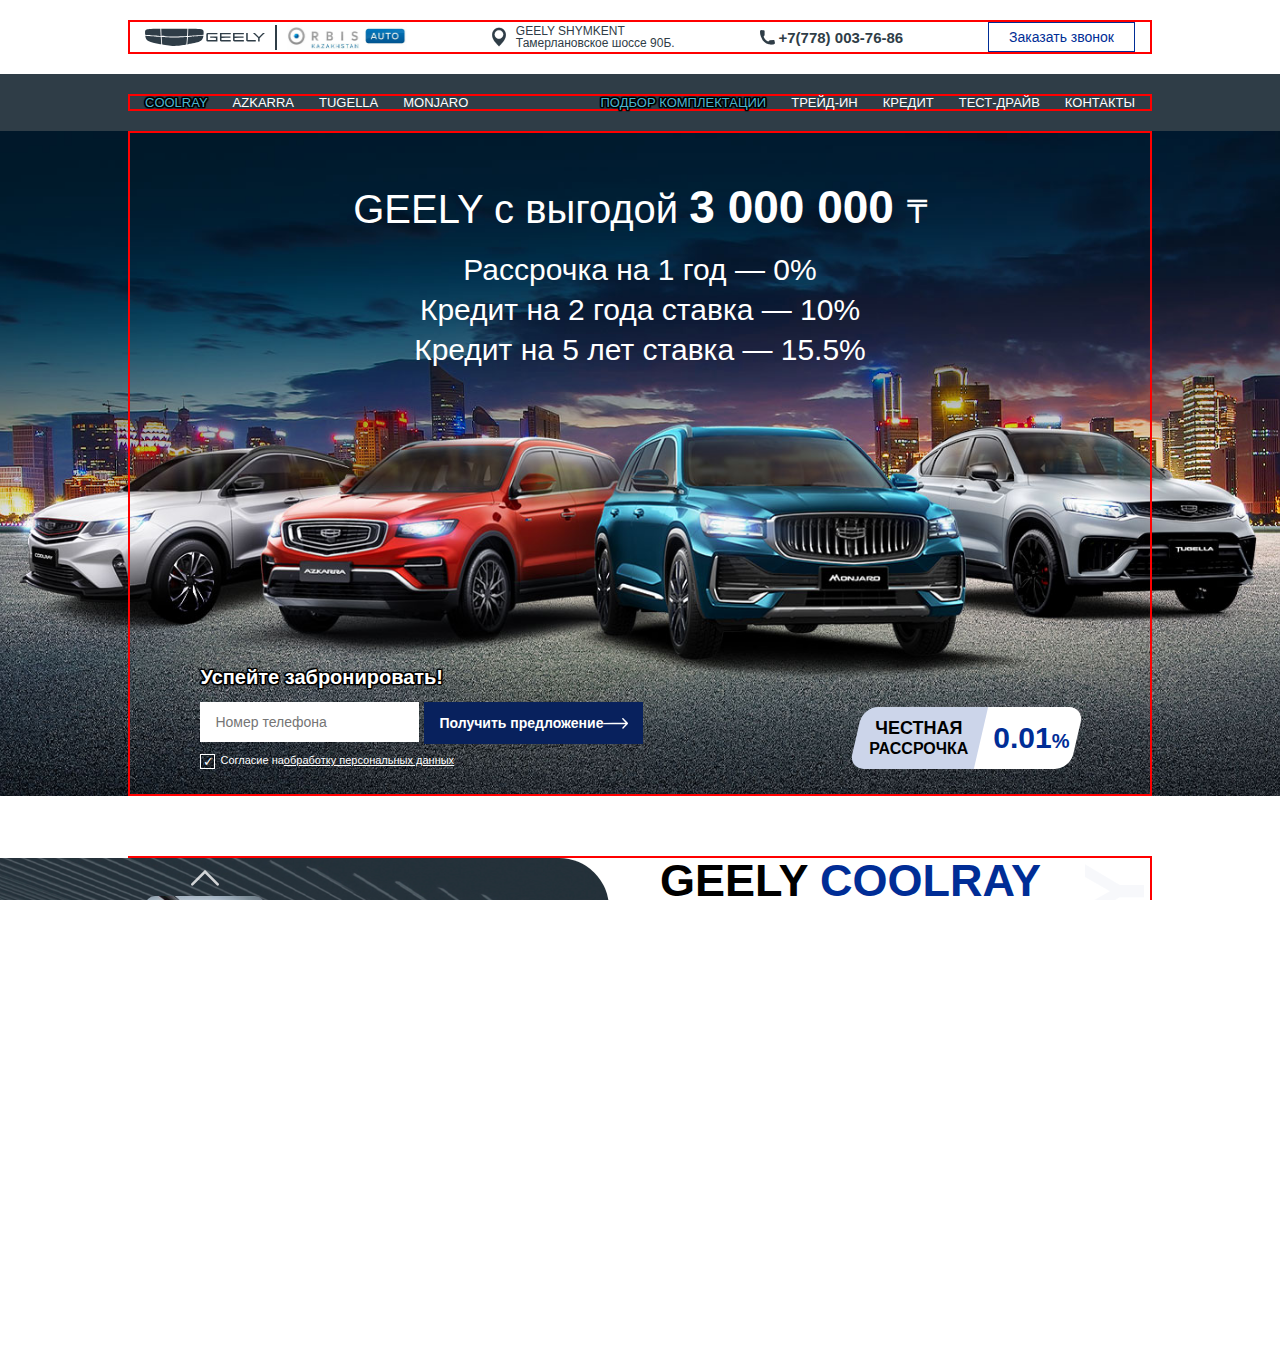
==== commit 38df8216: "адаптив начало правок 15:30" ====
--- a/index.html
+++ b/index.html
@@ -17,7 +17,7 @@
 </head>
 
 <body>
-  <h1>GEELY с выгодой 3 000 000 &#8376;</h1>
+
   <!--'ХЕДЕР'-->
 <header class="header">
   <div class="header__container container">
@@ -27,30 +27,31 @@
       <img src="img/orbis.jpg" alt="Orbis AUTO">
     </div>
     <div class="header__address">
-      <img src="img/svg/map-mark.svg" alt="map">
-      <p>GEELY SHYMKENT<br>Тамерлановское шоссе 90Б.</p>
+      <img class="header__address-img" src="img/svg/map-mark.svg" alt="map">
+      <p class="header__address-text">GEELY SHYMKENT<br>Тамерлановское шоссе 90Б.</p>
     </div>
     <div class="header__phone-container">
-      <img src="img/svg/phone.svg" alt="&#9990">
-      <p>+7(778) 003-76-86</p>
+      <img class="header__phone-img" src="img/svg/phone.svg" alt="&#9990">
+      <p class="header__phone-text">+7(778) 003-76-86</p>
     </div>
     <div class="header__btn">Заказать звонок</div>
   </div>
 </header>
   <main>
+    <h1>GEELY с выгодой 3 000 000 &#8376;</h1>
     <!--'НАВИГАЦИЯ'-->
 <section class="navigation-block">
   <div class="navigation-block__container container">
     <!--'МОДЕЛЬНЫЙ РЯД'-->
     <nav class="navigation-block__model">
-      <li class="navigation-block__link">Coolray</li>
+      <li class="navigation-block__link active-nav-link">Coolray</li>
       <li class="navigation-block__link">Azkarra</li>
       <li class="navigation-block__link">Tugella</li>
       <li class="navigation-block__link">Monjaro</li>
     </nav>
     <!--'МЕНЮ'-->
     <nav class="navigation-block__menu">
-      <li class="navigation-block__link">Подбор комплектации</li>
+      <li class="navigation-block__link active-nav-link">Подбор комплектации</li>
       <li class="navigation-block__link">Трейд-ин</li>
       <li class="navigation-block__link">Кредит</li>
       <li class="navigation-block__link">Тест-драйв</li>
@@ -60,7 +61,7 @@
 </section>
     <!--'РЕКЛАМНЫЙ БЛОК'-->
 <section class="advertising-block">
-  <div class="advertising-block__bg"><img src="img/banner1.jpg" alt=""></div>
+  <div class="advertising-block__bg"><img id="banner" src="img/banner1.jpg" alt=""></div>
   <div class="advertising-block__container container">
     <!--'ТЕКСТОВЫЙ блок'-->
     <div class="advertising-block__text-wrapper">
@@ -83,7 +84,7 @@
 
           <input id="formAgreement" checked type="checkbox" name="agreement" class="advertising-block__checkbox-input">
           <label for="formAgreement" class="advertising-block__checkbox-label">Согласие на <span
-              class="advertising-block__link">обработку персональных данных</span>
+              class="advertising-block__link"> обработку персональных данных</span>
           </label>
 
         </div>
@@ -175,8 +176,11 @@
               <img src="img/svg/label-6yers.svg" alt="6 Лет Гарантии">
             </div>
             <!--'Кнопка '-->
-            <button class="car-slider__btn btn-equipment" type="button">Подобрать<br>Комплектацию<br><img
-                src="img/svg/arrow-btn.svg" alt="">
+            <button class="car-slider__btn btn-equipment" type="button">Подобрать<br>Комплектацию<br>
+              <div class="car-slider__btn-img-group">
+                <img class="car-slider__btn-img-car" src="img/car/mini-car.png" alt="">
+                <img class="car-slider__btn-img-arrow" src="img/svg/arrow-btn.svg" alt="">
+              </div>
             </button>
           </div>
           <!--'фото активного авто'-->
@@ -193,8 +197,11 @@
               <img src="img/svg/label-6yers.svg" alt="6 Лет Гарантии">
             </div>
             <!--'Кнопка '-->
-            <button class="car-slider__btn btn-equipment" type="button">Подобрать<br>Комплектацию<br><img
-                src="img/svg/arrow-btn.svg" alt="">
+            <button class="car-slider__btn btn-equipment" type="button">Подобрать<br>Комплектацию<br>
+              <div class="car-slider__btn-img-group">
+                <img class="car-slider__btn-img-car" src="img/car/mini-car.png" alt="">
+                <img class="car-slider__btn-img-arrow" src="img/svg/arrow-btn.svg" alt="">
+              </div>
             </button>
           </div>
           <!--'фото активного авто'-->
@@ -211,8 +218,11 @@
               <img src="img/svg/label-6yers.svg" alt="6 Лет Гарантии">
             </div>
             <!--'Кнопка '-->
-            <button class="car-slider__btn btn-equipment" type="button">Подобрать<br>Комплектацию<br><img
-                src="img/svg/arrow-btn.svg" alt="">
+            <button class="car-slider__btn btn-equipment" type="button">Подобрать<br>Комплектацию<br>
+              <div class="car-slider__btn-img-group">
+                <img class="car-slider__btn-img-car" src="img/car/mini-car.png" alt="">
+                <img class="car-slider__btn-img-arrow" src="img/svg/arrow-btn.svg" alt="">
+              </div>
             </button>
           </div>
           <!--'фото активного авто'-->
@@ -229,8 +239,11 @@
               <img src="img/svg/label-6yers.svg" alt="6 Лет Гарантии">
             </div>
             <!--'Кнопка '-->
-            <button class="car-slider__btn btn-equipment" type="button">Подобрать<br>Комплектацию<br><img
-                src="img/svg/arrow-btn.svg" alt="">
+            <button class="car-slider__btn btn-equipment" type="button">Подобрать<br>Комплектацию<br>
+              <div class="car-slider__btn-img-group">
+                <img class="car-slider__btn-img-car" src="img/car/mini-car.png" alt="">
+                <img class="car-slider__btn-img-arrow" src="img/svg/arrow-btn.svg" alt="">
+              </div>
             </button>
           </div>
           <!--'фото активного авто'-->
@@ -247,8 +260,11 @@
               <img src="img/svg/label-6yers.svg" alt="6 Лет Гарантии">
             </div>
             <!--'Кнопка '-->
-            <button class="car-slider__btn btn-equipment" type="button">Подобрать<br>Комплектацию<br><img
-                src="img/svg/arrow-btn.svg" alt="">
+            <button class="car-slider__btn btn-equipment" type="button">Подобрать<br>Комплектацию<br>
+              <div class="car-slider__btn-img-group">
+                <img class="car-slider__btn-img-car" src="img/car/mini-car.png" alt="">
+                <img class="car-slider__btn-img-arrow" src="img/svg/arrow-btn.svg" alt="">
+              </div>
             </button>
           </div>
           <!--'фото активного авто'-->
@@ -313,6 +329,8 @@
 
 </section>
   </main>
+
+
   <!--'POPUP'-->
   <!--'Script'-->
   <script src="libs/slick.min.js"></script>
--- a/css/style.css
+++ b/css/style.css
@@ -88,14 +88,7 @@
     2px -2px 2px $whiteColor, -2px 2px 2px $whiteColor, 2px 2px 2px $whiteColor;
 }
 
-@mixin textBorderSmokeColor {
-  text-shadow: -0 -1px 1px $smokeColor, 0 -1px 1px $smokeColor,
-    -0 1px 1px $smokeColor, 0 1px 1px $smokeColor, -1px -0 1px $smokeColor,
-    1px -0 1px $smokeColor, -1px 0 1px $smokeColor, 1px 0 1px $smokeColor,
-    -1px -1px 1px $smokeColor, 1px -1px 1px $smokeColor,
-    -1px 1px 1px $smokeColor, 1px 1px 1px $smokeColor, -1px -1px 1px $smokeColor,
-    1px -1px 1px $smokeColor, -1px 1px 1px $smokeColor, 1px 1px 1px $smokeColor;
-}
+
 
 @mixin textBorderBlack {
   text-shadow: -0 -1px 1px $blackColor, 0 -1px 1px $blackColor,
@@ -109,9 +102,17 @@
 :root {
   --widthContainer: 1140px; }
 
+html,
 body {
-  background-color: #cccccc;
+  height: 100%;
+  overflow-x: hidden !important; }
+
+body {
+  background-color: #ffffff;
   font-family: "Open Sans", sans-serif; }
+
+main {
+  grid-area: main; }
 
 h1 {
   font-size: 0;
@@ -123,12 +124,22 @@
   width: var(--widthContainer);
   height: -webkit-max-content;
   height: -moz-max-content;
-  height: max-content; }
+  height: max-content;
+  border: 2px solid red; }
 
 b {
   font-weight: bold !important; }
 
+.active-nav-link {
+  color: #49b6d0;
+  text-shadow: 0 -1px 1px #000000, 0 -1px 1px #000000, 0 1px 1px #000000, 0 1px 1px #000000, -1px 0 1px #000000, 1px 0 1px #000000, -1px 0 1px #000000, 1px 0 1px #000000, -1px -1px 1px #000000, 1px -1px 1px #000000, -1px 1px 1px #000000, 1px 1px 1px #000000, -1px -1px 1px #000000, 1px -1px 1px #000000, -1px 1px 1px #000000, 1px 1px 1px #000000;
+  cursor: -webkit-grab !important;
+  cursor: grab !important; }
+  .active-nav-link:hover {
+    text-shadow: unset !important; }
+
 .header {
+  grid-area: header;
   width: 100%;
   height: -webkit-max-content;
   height: -moz-max-content;
@@ -210,6 +221,145 @@
     line-height: 14px;
     font-style: normal;
     cursor: pointer; }
+    .header__btn:hover {
+      background-color: #002d96;
+      color: #ffffff;
+      border-color: #000000; }
+
+@media (max-width: 1480px) {
+  .header {
+    padding: 20px 0px; }
+    .header__logo img {
+      width: 120px;
+      height: 25px; }
+    .header__line-logo {
+      margin: 0px 10px; }
+    .header__phone-container {
+      font-size: 15px;
+      font-weight: bold;
+      line-height: 15px;
+      font-style: normal; }
+      .header__phone-container img {
+        width: 15px;
+        height: 15px;
+        margin-right: 4px; }
+    .header__btn {
+      padding: 7px 20px; } }
+
+@media (max-width: 1024px) {
+  .header__container {
+    -ms-flex-wrap: wrap;
+    flex-wrap: wrap;
+    row-gap: 5px;
+    position: relative; }
+  .header__logo {
+    -webkit-box-ordinal-group: 4;
+    -ms-flex-order: 3;
+    order: 3; }
+    .header__logo img {
+      width: 140px;
+      height: 35px; }
+  .header__line-logo {
+    margin: 0px 10px; }
+  .header__address {
+    -webkit-box-ordinal-group: 2;
+    -ms-flex-order: 1;
+    order: 1;
+    width: 215px;
+    height: 100%;
+    position: relative;
+    left: 0;
+    gap: 5px;
+    font-size: 0px;
+    font-weight: 500;
+    line-height: 0px;
+    font-style: normal; }
+    .header__address img {
+      margin-right: 27px; }
+  .header__phone-container {
+    -webkit-box-ordinal-group: 3;
+    -ms-flex-order: 2;
+    order: 2;
+    width: 200px;
+    height: 100%;
+    position: absolute;
+    left: 40px;
+    -webkit-box-pack: start;
+    -ms-flex-pack: start;
+    justify-content: start;
+    font-size: 0px;
+    font-weight: bold;
+    line-height: 0px;
+    font-style: normal; }
+    .header__phone-container img {
+      width: 18px;
+      height: 20px;
+      margin-right: 7px; }
+  .header__btn {
+    margin-left: 68px;
+    -webkit-box-ordinal-group: 5;
+    -ms-flex-order: 4;
+    order: 4;
+    padding: 7px 20px; }
+  .header__address-img:hover + .header__address-text {
+    font-size: 12px;
+    font-weight: 500;
+    line-height: 12px;
+    font-style: normal; }
+  .header__phone-img:hover + .header__phone-text {
+    font-size: 15px;
+    font-weight: bold;
+    line-height: 15px;
+    font-style: normal; } }
+
+@media (max-width: 768px) {
+  .header {
+    padding: 10px 0px; }
+    .header__container {
+      height: 36px;
+      -ms-flex-wrap: nowrap;
+      flex-wrap: nowrap;
+      row-gap: 0px; }
+    .header__logo img {
+      width: 100px;
+      height: auto; }
+    .header__line-logo {
+      margin: 0px 5px; }
+    .header__address {
+      width: 120px;
+      gap: 5px; }
+      .header__address img {
+        width: 12px;
+        height: 20px;
+        margin-right: 27px; }
+    .header__phone-container {
+      width: 105px;
+      left: 30px;
+      font-size: 0px;
+      font-weight: bold;
+      line-height: 0px;
+      font-style: normal; }
+      .header__phone-container img {
+        width: 16px;
+        height: 20px;
+        margin-right: 5px; }
+    .header__btn {
+      margin-left: 23px;
+      padding: 4px 6px;
+      font-size: 11px;
+      font-weight: 500;
+      line-height: 14px;
+      font-style: normal; }
+  .header__address-img:hover + .header__address-text {
+    font-size: 9px;
+    font-weight: 500;
+    line-height: 9px;
+    font-style: normal; }
+  .header__phone-img:hover + .header__phone-text {
+    font-size: 9.5px;
+    font-weight: bold;
+    line-height: 11px;
+    font-style: normal; } }
 
 .navigation-block {
   padding: 20px 0px;
@@ -241,6 +391,65 @@
   .navigation-block__link {
     list-style: none;
     cursor: pointer; }
+    .navigation-block__link:hover {
+      text-shadow: 0 -0.5px 0.5px #49b6d0, 0 -0.5px 0.5px #49b6d0, 0 0.5px 0.5px #49b6d0, 0 0.5px 0.5px #49b6d0, -0.5px 0 0.5px #49b6d0, 0.5px 0 0.5px #49b6d0, -0.5px 0 0.5px #49b6d0, 0.5px 0 0.5px #49b6d0, -0.5px -0.5px 0.5px #49b6d0, 0.5px -0.5px 0.5px #49b6d0, -0.5px 0.5px 0.5px #49b6d0, 0.5px 0.5px 0.5px #49b6d0, -0.5px -0.5px 0.5px #49b6d0, 0.5px -0.5px 0.5px #49b6d0, -0.5px 0.5px 0.5px #49b6d0, 0.5px 0.5px 0.5px #49b6d0; }
+
+@media (max-width: 1024px) {
+  .navigation-block {
+    padding: 20px 0px; }
+    .navigation-block__container {
+      -ms-flex-wrap: wrap;
+      flex-wrap: wrap;
+      -webkit-box-pack: center;
+      -ms-flex-pack: center;
+      justify-content: center;
+      row-gap: 20px; }
+    .navigation-block__model {
+      -webkit-box-ordinal-group: 3;
+      -ms-flex-order: 2;
+      order: 2;
+      gap: 70px;
+      font-size: 13px;
+      font-weight: 700;
+      line-height: 13px;
+      font-style: normal; }
+    .navigation-block__menu {
+      width: 100%;
+      -webkit-box-pack: justify;
+      -ms-flex-pack: justify;
+      justify-content: space-between;
+      -webkit-box-ordinal-group: 2;
+      -ms-flex-order: 1;
+      order: 1;
+      font-size: 12px;
+      font-weight: 500;
+      line-height: 12px;
+      font-style: normal; } }
+
+@media (max-width: 1024px) and (min-height: 1300px) {
+  .navigation-block {
+    padding: 23px 0px; }
+    .navigation-block__container {
+      row-gap: 30px; } }
+
+@media (max-width: 768px) {
+  .navigation-block {
+    padding: 10px 0px; }
+    .navigation-block__container {
+      row-gap: 15px; }
+    .navigation-block__model {
+      gap: 30px;
+      font-size: 13px;
+      font-weight: 700;
+      line-height: 13px;
+      font-style: normal; }
+    .navigation-block__menu {
+      font-size: 10px;
+      font-weight: 500;
+      line-height: 10px;
+      font-style: normal; }
+    .navigation-block__link:hover {
+      text-shadow: unset; } }
 
 .advertising-block {
   position: relative;
@@ -257,22 +466,33 @@
   overflow-x: hidden; }
   .advertising-block__bg {
     width: 100%;
+    height: -webkit-max-content;
+    height: -moz-max-content;
+    height: max-content;
     min-width: 1950px;
+    display: -webkit-box;
+    display: -ms-flexbox;
+    display: flex;
+    -webkit-box-pack: center;
+    -ms-flex-pack: center;
+    justify-content: center;
     position: relative;
     z-index: 1; }
     .advertising-block__bg img {
       width: 100%;
-      height: auto; }
+      height: 100%; }
   .advertising-block__container {
     height: 100%;
     position: absolute;
-    z-index: 2;
+    z-index: 3;
     top: 0;
     left: 50%;
     margin-left: calc(var(--widthContainer) / -2);
     padding: 65px 0px 25px;
     display: -ms-grid;
     display: grid;
+    -ms-grid-columns: 100%;
+    grid-template-columns: 100%;
     -ms-flex-line-pack: justify;
     align-content: space-between;
     color: #ffffff; }
@@ -357,12 +577,14 @@
     -ms-flex-align: center;
     align-items: center;
     color: #ffffff;
-    background-color: #002d96; }
+    background-color: #08215d; }
     .advertising-block__btn-form img {
       width: 40px;
       height: 25px;
       -webkit-filter: invert(1);
       filter: invert(1); }
+    .advertising-block__btn-form:hover {
+      background-color: #002d96; }
   .advertising-block__checkbox {
     -ms-grid-row: 5;
     -ms-grid-column: 3;
@@ -391,7 +613,8 @@
       font-weight: unset;
       line-height: 13px;
       font-style: normal;
-      border: 1px solid #ffffff; }
+      border: 1px solid #ffffff;
+      cursor: pointer; }
   .advertising-block__checkbox-input:checked + .advertising-block__checkbox-label::before {
     content: ' ✓'; }
   .advertising-block__link {
@@ -410,7 +633,23 @@
     height: -moz-max-content;
     height: max-content;
     -ms-flex-item-align: center;
-    align-self: center; }
+    align-self: center;
+    cursor: pointer; }
+    .advertising-block__label-wrapper:hover > .advertising-block__section::after {
+      width: 100%;
+      -webkit-transition: all 0.3s ease 0s;
+      -o-transition: all 0.3s ease 0s;
+      transition: all 0.3s ease 0s; }
+    .advertising-block__label-wrapper:hover > .advertising-block__section:first-child {
+      color: #ffffff;
+      -webkit-transition: all 0.4s ease 0s;
+      -o-transition: all 0.4s ease 0s;
+      transition: all 0.4s ease 0s; }
+    .advertising-block__label-wrapper:hover > .advertising-block__section:last-child {
+      color: #000000;
+      -webkit-transition: all 0.4s ease 0s;
+      -o-transition: all 0.4s ease 0s;
+      transition: all 0.4s ease 0s; }
   .advertising-block__section {
     width: -webkit-max-content;
     width: -moz-max-content;
@@ -432,7 +671,7 @@
     .advertising-block__section::before {
       content: '';
       position: absolute;
-      z-index: -1;
+      z-index: -2;
       top: 0;
       left: 0;
       width: 100%;
@@ -440,10 +679,26 @@
       -webkit-transform: skewX(-13deg);
       -ms-transform: skewX(-13deg);
       transform: skewX(-13deg); }
+    .advertising-block__section::after {
+      content: '';
+      position: absolute;
+      z-index: -1;
+      top: 0;
+      width: 0%;
+      height: 100%;
+      -webkit-transform: skewX(-13deg);
+      -ms-transform: skewX(-13deg);
+      transform: skewX(-13deg);
+      -webkit-transition: all 0.3s ease 0s;
+      -o-transition: all 0.3s ease 0s;
+      transition: all 0.3s ease 0s; }
   .advertising-block__section:first-child {
     padding: 15px 35px;
     color: #000000;
-    text-transform: uppercase; }
+    text-transform: uppercase;
+    -webkit-transition: all 0.4s ease 0s;
+    -o-transition: all 0.4s ease 0s;
+    transition: all 0.4s ease 0s; }
     .advertising-block__section:first-child p:first-child {
       font-size: 26px;
       font-weight: 600;
@@ -457,6 +712,10 @@
     .advertising-block__section:first-child::before {
       left: 2px;
       background-color: #ccd5ea;
+      border-radius: 17px 0px 0px 17px; }
+    .advertising-block__section:first-child::after {
+      right: -1px;
+      background-color: #002d96;
       border-radius: 17px 0px 0px 17px; }
   .advertising-block__section:last-child {
     padding: 15px 10px;
@@ -464,7 +723,10 @@
     font-size: 50px;
     font-weight: bold;
     line-height: 50px;
-    font-style: normal; }
+    font-style: normal;
+    -webkit-transition: all 0.4s ease 0s;
+    -o-transition: all 0.4s ease 0s;
+    transition: all 0.4s ease 0s; }
     .advertising-block__section:last-child span {
       font-size: 35px;
       font-weight: bold;
@@ -474,6 +736,357 @@
       left: -2px;
       background-color: #ffffff;
       border-radius: 0px 17px 17px 0px; }
+    .advertising-block__section:last-child::after {
+      left: -1px;
+      background-color: #ccd5ea;
+      border-radius: 0px 17px 17px 0px; }
+
+@media (max-width: 1480px) {
+  .advertising-block__bg {
+    min-width: 0; }
+    .advertising-block__bg img {
+      margin-left: -5%;
+      width: 136%; }
+  .advertising-block__container {
+    padding: 4% 15px 25px !important; }
+  .advertising-block__title {
+    margin-bottom: 2%;
+    font-size: 40px;
+    font-weight: unset;
+    line-height: 40px;
+    font-style: normal; }
+    .advertising-block__title span:first-child {
+      font-size: 46px;
+      font-weight: 600;
+      line-height: 46px;
+      font-style: normal; }
+    .advertising-block__title span:last-child {
+      font-size: 32px;
+      font-weight: unset;
+      line-height: 32px;
+      font-style: normal; }
+  .advertising-block__subtitle {
+    font-size: 30px;
+    font-weight: unset;
+    line-height: 40px;
+    font-style: normal; }
+  .advertising-block__form-block {
+    -ms-flex-pack: distribute;
+    justify-content: space-around;
+    gap: auto; }
+  .advertising-block__form {
+    width: -webkit-max-content;
+    width: -moz-max-content;
+    width: max-content;
+    grid-template-areas: 'title title' 'input btn' 'checkbox checkbox';
+    -ms-grid-columns: 1fr 5px 1fr;
+    grid-template-columns: 1fr 1fr;
+    -ms-grid-rows: max-content 10px max-content 10px max-content;
+    grid-template-rows: repeat(3, -webkit-max-content);
+    grid-template-rows: repeat(3, max-content);
+    -webkit-column-gap: 5px;
+    column-gap: 5px;
+    row-gap: 10px; }
+    .advertising-block__form p {
+      font-size: 20px;
+      font-weight: 800;
+      line-height: 30px;
+      font-style: normal;
+      text-shadow: 0 -1px 1px #000000, 0 -1px 1px #000000, 0 1px 1px #000000, 0 1px 1px #000000, -1px 0 1px #000000, 1px 0 1px #000000, -1px 0 1px #000000, 1px 0 1px #000000, -1px -1px 1px #000000, 1px -1px 1px #000000, -1px 1px 1px #000000, 1px 1px 1px #000000, -1px -1px 1px #000000, 1px -1px 1px #000000, -1px 1px 1px #000000, 1px 1px 1px #000000; }
+    .advertising-block__form input {
+      width: 100%;
+      height: -webkit-max-content;
+      height: -moz-max-content;
+      height: max-content;
+      padding: 12px 15px;
+      font-size: 14px;
+      font-weight: unset;
+      line-height: 14px;
+      font-style: normal; }
+  .advertising-block__btn-form {
+    height: 100%;
+    padding: 14px 15px;
+    font-size: 14px;
+    font-weight: 600;
+    line-height: 14px;
+    font-style: normal; }
+    .advertising-block__btn-form img {
+      width: 25px;
+      height: auto; }
+  .advertising-block__label-wrapper {
+    margin-top: 0px;
+    -ms-flex-item-align: end;
+    -ms-grid-row-align: end;
+    align-self: end; }
+  .advertising-block__section:first-child {
+    padding: 10px 15px; }
+    .advertising-block__section:first-child p:first-child {
+      font-size: 18px;
+      font-weight: 600;
+      line-height: 22px;
+      font-style: normal; }
+    .advertising-block__section:first-child p:last-child {
+      font-size: 16px;
+      font-weight: 600;
+      line-height: 20px;
+      font-style: normal; }
+    .advertising-block__section:first-child::before {
+      border-radius: 15px 0px 0px 15px; }
+    .advertising-block__section:first-child::after {
+      border-radius: 15px 0px 0px 15px; }
+  .advertising-block__section:last-child {
+    padding: 10px 10px;
+    font-size: 30px;
+    font-weight: bold;
+    line-height: 30px;
+    font-style: normal; }
+    .advertising-block__section:last-child span {
+      font-size: 20px;
+      font-weight: bold;
+      line-height: 20px;
+      font-style: normal; }
+    .advertising-block__section:last-child::before {
+      border-radius: 0px 15px 15px 0px; }
+    .advertising-block__section:last-child::after {
+      border-radius: 0px 15px 15px 0px; }
+  .advertising-block__form p {
+    -ms-grid-row: 1;
+    -ms-grid-column: 1;
+    -ms-grid-column-span: 3; }
+  .advertising-block__form input {
+    -ms-grid-row: 3;
+    -ms-grid-row-span: 1;
+    -ms-grid-column: 1; }
+  .advertising-block__btn-form {
+    -ms-grid-row: 3;
+    -ms-grid-column: 3; }
+  .advertising-block__checkbox {
+    -ms-grid-row: 5;
+    -ms-grid-column: 1;
+    -ms-grid-column-span: 3; } }
+
+@media (max-width: 1024px) {
+  .advertising-block__container {
+    padding: 2.8% 15px 25px !important; }
+  .advertising-block__title {
+    margin-bottom: 1.3%;
+    font-size: 30px;
+    font-weight: unset;
+    line-height: 30px;
+    font-style: normal; }
+    .advertising-block__title span:first-child {
+      font-size: 36px;
+      font-weight: 600;
+      line-height: 46px;
+      font-style: normal; }
+    .advertising-block__title span:last-child {
+      font-size: 26px;
+      font-weight: unset;
+      line-height: 26px;
+      font-style: normal; }
+  .advertising-block__subtitle {
+    font-size: 26px;
+    font-weight: unset;
+    line-height: 30px;
+    font-style: normal; }
+  .advertising-block__form p {
+    font-size: 16px;
+    font-weight: 800;
+    line-height: 18px;
+    font-style: normal;
+    text-shadow: 0 -1px 1px #000000, 0 -1px 1px #000000, 0 1px 1px #000000, 0 1px 1px #000000, -1px 0 1px #000000, 1px 0 1px #000000, -1px 0 1px #000000, 1px 0 1px #000000, -1px -1px 1px #000000, 1px -1px 1px #000000, -1px 1px 1px #000000, 1px 1px 1px #000000, -1px -1px 1px #000000, 1px -1px 1px #000000, -1px 1px 1px #000000, 1px 1px 1px #000000; }
+  .advertising-block__form input {
+    padding: 10px;
+    font-size: 12px;
+    font-weight: unset;
+    line-height: 12px;
+    font-style: normal; }
+  .advertising-block__btn-form {
+    padding: 10px;
+    gap: 10px;
+    font-size: 12px;
+    font-weight: unset;
+    line-height: 12px;
+    font-style: normal; }
+    .advertising-block__btn-form img {
+      width: 20px;
+      height: auto; }
+  .advertising-block__checkbox-label {
+    font-size: 10px;
+    font-weight: unset;
+    line-height: 12px;
+    font-style: normal; }
+    .advertising-block__checkbox-label:before {
+      width: 11px;
+      height: 11px;
+      padding-left: 1px;
+      margin-right: 6px;
+      font-size: 10px;
+      font-weight: unset;
+      line-height: 11px;
+      font-style: normal; }
+  .advertising-block__section:first-child {
+    padding: 5px 13px; }
+    .advertising-block__section:first-child p:first-child {
+      font-size: 14px;
+      font-weight: 600;
+      line-height: 20px;
+      font-style: normal; }
+    .advertising-block__section:first-child p:last-child {
+      font-size: 12px;
+      font-weight: 600;
+      line-height: 18px;
+      font-style: normal; }
+    .advertising-block__section:first-child::before {
+      border-radius: 10px 0px 0px 10px; }
+    .advertising-block__section:first-child::after {
+      border-radius: 10px 0px 0px 10px; }
+  .advertising-block__section:last-child {
+    padding: 5px 9px;
+    font-size: 25px;
+    font-weight: bold;
+    line-height: 25px;
+    font-style: normal; }
+    .advertising-block__section:last-child span {
+      font-size: 14px;
+      font-weight: bold;
+      line-height: 14px;
+      font-style: normal; }
+    .advertising-block__section:last-child::before {
+      border-radius: 0px 10px 10px 0px; }
+    .advertising-block__section:last-child::after {
+      border-radius: 0px 10px 10px 0px; } }
+
+@media (max-width: 768px) {
+  .advertising-block__bg::before {
+    content: '';
+    position: absolute;
+    z-index: 2;
+    top: 0;
+    left: 0;
+    width: 100%;
+    height: 100%;
+    background-color: #000000;
+    opacity: 0.12; }
+  .advertising-block__container {
+    padding: 2% 9px 10px !important; }
+  .advertising-block__title {
+    text-align: start;
+    margin-bottom: 1.3%;
+    font-size: 20px;
+    font-weight: unset;
+    line-height: 20px;
+    font-style: normal; }
+    .advertising-block__title span:first-child {
+      font-size: 26px;
+      font-weight: 600;
+      line-height: 36px;
+      font-style: normal; }
+    .advertising-block__title span:last-child {
+      font-size: 16px;
+      font-weight: unset;
+      line-height: 16px;
+      font-style: normal; }
+  .advertising-block__subtitle {
+    text-align: start;
+    margin-left: 40px;
+    font-size: 16px;
+    font-weight: unset;
+    line-height: 20px;
+    font-style: normal;
+    text-shadow: 0 -1px 1px #000000, 0 -1px 1px #000000, 0 1px 1px #000000, 0 1px 1px #000000, -1px 0 1px #000000, 1px 0 1px #000000, -1px 0 1px #000000, 1px 0 1px #000000, -1px -1px 1px #000000, 1px -1px 1px #000000, -1px 1px 1px #000000, 1px 1px 1px #000000, -1px -1px 1px #000000, 1px -1px 1px #000000, -1px 1px 1px #000000, 1px 1px 1px #000000; }
+  .advertising-block__form {
+    width: 100%;
+    grid-template-areas: 'title title' 'input btn' 'checkbox checkbox';
+    -ms-grid-columns: 1fr 5px 1fr;
+    grid-template-columns: 1fr 1fr;
+    -ms-grid-rows: max-content 5px max-content 5px max-content;
+    grid-template-rows: repeat(3, -webkit-max-content);
+    grid-template-rows: repeat(3, max-content);
+    -webkit-column-gap: 5px;
+    column-gap: 5px;
+    row-gap: 5px; }
+    .advertising-block__form p {
+      font-size: 13px;
+      font-weight: 800;
+      line-height: 15px;
+      font-style: normal;
+      text-shadow: 0 -1px 1px #000000, 0 -1px 1px #000000, 0 1px 1px #000000, 0 1px 1px #000000, -1px 0 1px #000000, 1px 0 1px #000000, -1px 0 1px #000000, 1px 0 1px #000000, -1px -1px 1px #000000, 1px -1px 1px #000000, -1px 1px 1px #000000, 1px 1px 1px #000000, -1px -1px 1px #000000, 1px -1px 1px #000000, -1px 1px 1px #000000, 1px 1px 1px #000000; }
+    .advertising-block__form input {
+      padding: 7px;
+      font-size: 10px;
+      font-weight: unset;
+      line-height: 10px;
+      font-style: normal; }
+  .advertising-block__btn-form {
+    padding: 7px;
+    gap: 10px;
+    font-size: 12px;
+    font-weight: unset;
+    line-height: 12px;
+    font-style: normal; }
+  .advertising-block__checkbox-label {
+    font-size: 9px;
+    font-weight: unset;
+    line-height: 10px;
+    font-style: normal; }
+    .advertising-block__checkbox-label:before {
+      width: 9px;
+      height: 9px;
+      font-size: 8px;
+      font-weight: unset;
+      line-height: 9px;
+      font-style: normal; }
+  .advertising-block__label-wrapper {
+    position: absolute;
+    top: 10px;
+    right: 15px; }
+  .advertising-block__section:first-child {
+    padding: 5px 7px; }
+    .advertising-block__section:first-child p:first-child {
+      font-size: 11px;
+      font-weight: 600;
+      line-height: 13px;
+      font-style: normal; }
+    .advertising-block__section:first-child p:last-child {
+      font-size: 9px;
+      font-weight: 600;
+      line-height: 11px;
+      font-style: normal; }
+    .advertising-block__section:first-child::before {
+      border-radius: 5px 0px 0px 5px; }
+    .advertising-block__section:first-child::after {
+      border-radius: 5px 0px 0px 5px; }
+  .advertising-block__section:last-child {
+    padding: 5px;
+    font-size: 16px;
+    font-weight: bold;
+    line-height: 16px;
+    font-style: normal; }
+    .advertising-block__section:last-child span {
+      font-size: 12px;
+      font-weight: bold;
+      line-height: 12px;
+      font-style: normal; }
+    .advertising-block__section:last-child::before {
+      border-radius: 0px 5px 5px 0px; }
+    .advertising-block__section:last-child::after {
+      border-radius: 0px 5px 5px 0px; }
+  .advertising-block__form p {
+    -ms-grid-row: 1;
+    -ms-grid-column: 1;
+    -ms-grid-column-span: 3; }
+  .advertising-block__form input {
+    -ms-grid-row: 3;
+    -ms-grid-row-span: 1;
+    -ms-grid-column: 1; }
+  .advertising-block__btn-form {
+    -ms-grid-row: 3;
+    -ms-grid-column: 3; }
+  .advertising-block__checkbox {
+    -ms-grid-row: 5;
+    -ms-grid-column: 1;
+    -ms-grid-column-span: 3; } }
 
 .info-block {
   position: relative;
@@ -557,7 +1170,8 @@
     line-height: 16px;
     font-style: normal;
     color: #ffffff;
-    text-transform: uppercase; }
+    text-transform: uppercase;
+    cursor: pointer; }
     .info-block__subtitle::before {
       z-index: -1;
       content: '';
@@ -571,6 +1185,8 @@
       -ms-transform: skewX(-13deg);
       transform: skewX(-13deg);
       border-radius: 13px; }
+    .info-block__subtitle:hover::before {
+      background-color: #002d96; }
     .info-block__subtitle b {
       font-size: 24px;
       font-weight: 900;
@@ -652,18 +1268,34 @@
       background-color: #ffffff;
       border: 1px solid #000000;
       color: #000000; }
+      .info-block__btn-group #btnTestDrive:hover {
+        background-color: #000000;
+        color: #ffffff; }
+      .info-block__btn-group #btnTestDrive:hover img {
+        -webkit-filter: invert(1);
+        filter: invert(1); }
     .info-block__btn-group #btnInstallment {
       background-color: #ccd5ea;
-      color: #000000; }
+      color: #000000;
+      border: 1px solid #ccd5ea; }
       .info-block__btn-group #btnInstallment img {
         -webkit-filter: invert(1);
         filter: invert(1); }
+      .info-block__btn-group #btnInstallment:hover {
+        border: 1px solid #000000;
+        background-color: #ffffff; }
+      .info-block__btn-group #btnInstallment:hover img {
+        -webkit-filter: invert(0);
+        filter: invert(0); }
     .info-block__btn-group #btnPrice {
-      background-color: #002d96;
-      color: #ffffff; }
+      background-color: #08215d;
+      color: #ffffff;
+      border: 1px solid #08215d; }
       .info-block__btn-group #btnPrice img {
         -webkit-filter: invert(1);
         filter: invert(1); }
+      .info-block__btn-group #btnPrice:hover {
+        background-color: #002d96; }
   .info-block__btn {
     display: -webkit-box;
     display: -ms-flexbox;
@@ -786,11 +1418,16 @@
     padding: 0px 0px 35px 10px; }
   .car-slider__label {
     width: 170px;
-    height: 80px; }
+    height: 80px;
+    cursor: pointer; }
     .car-slider__label img {
       width: 100%;
       height: 100%; }
+    .car-slider__label:hover img {
+      -webkit-filter: invert(0.03);
+      filter: invert(0.03); }
   .car-slider__btn {
+    position: relative;
     height: -webkit-max-content;
     height: -moz-max-content;
     height: max-content;
@@ -801,12 +1438,34 @@
     font-style: normal;
     text-align: start;
     text-transform: uppercase;
-    background-color: unset; }
-    .car-slider__btn img {
-      width: 30px;
-      height: 25px;
-      -webkit-filter: invert(1);
-      filter: invert(1); }
+    background-color: unset;
+    overflow: hidden; }
+    .car-slider__btn:hover > .car-slider__btn-img-group {
+      left: 5px;
+      -webkit-transition: all 1s ease 0s;
+      -o-transition: all 1s ease 0s;
+      transition: all 1s ease 0s; }
+  .car-slider__btn-img-group {
+    position: relative;
+    left: -80px;
+    width: -webkit-max-content;
+    width: -moz-max-content;
+    width: max-content;
+    display: -webkit-box;
+    display: -ms-flexbox;
+    display: flex;
+    gap: 40px;
+    -webkit-transition: all 1s ease 0s;
+    -o-transition: all 1s ease 0s;
+    transition: all 1s ease 0s; }
+  .car-slider__btn-img-car {
+    width: 40px;
+    height: auto; }
+  .car-slider__btn-img-arrow {
+    width: 30px;
+    height: 25px;
+    -webkit-filter: invert(1);
+    filter: invert(1); }
   .car-slider__car-photo {
     position: relative;
     width: 470px;
@@ -819,6 +1478,8 @@
       height: auto; }
   .car-slider__bullet {
     width: 100%;
+    position: relative;
+    z-index: 10;
     height: -webkit-max-content;
     height: -moz-max-content;
     height: max-content;
@@ -870,8 +1531,494 @@
       background-color: #696969; }
     .car-slider__bullet .slick-dots li:nth-child(5) button {
       background-color: #49b6d0; }
-    .car-slider__bullet .slick-dots li.slick-active button {
-      width: 20px;
-      height: 20px; }
+
+@media (max-width: 1480px) {
+  .info-block {
+    padding: 70px 0px;
+    margin-top: -10px; }
+    .info-block__container {
+      -ms-grid-columns: -webkit-max-content -webkit-max-content 40%;
+      -ms-grid-columns: max-content max-content 40%;
+      grid-template-columns: -webkit-max-content -webkit-max-content 40%;
+      grid-template-columns: max-content max-content 40%;
+      -ms-grid-rows: -webkit-max-content -webkit-max-content -webkit-max-content;
+      -ms-grid-rows: max-content max-content max-content;
+      grid-template-rows: -webkit-max-content -webkit-max-content -webkit-max-content;
+      grid-template-rows: max-content max-content max-content;
+      -webkit-column-gap: 10px;
+      column-gap: 10px;
+      row-gap: 20px; }
+      .info-block__container::before {
+        left: -53%;
+        border-radius: 0 50px 50px 0; }
+    .info-block__photo-slider {
+      margin: 30px 0px; }
+    .info-block__car-slider-wrapper {
+      padding: 40px 0px 15px; }
+    .info-block__text-group {
+      padding-left: 5px; }
+    .info-block__title {
+      font-size: 45px;
+      font-weight: 600;
+      line-height: 45px;
+      font-style: normal; }
+    .info-block__subtitle {
+      padding: 7px 27px;
+      margin-top: 13px;
+      font-size: 14px;
+      font-weight: 700;
+      line-height: 14px;
+      font-style: normal; }
+      .info-block__subtitle::before {
+        border-radius: 13px; }
+      .info-block__subtitle b {
+        font-size: 18px;
+        font-weight: 900;
+        line-height: 18px;
+        font-style: normal; }
+      .info-block__subtitle span {
+        font-size: 11px;
+        font-weight: 700;
+        line-height: 11px;
+        font-style: normal; }
+    .info-block__card-group {
+      padding-left: 5px;
+      row-gap: 15px; }
+    .info-block__card {
+      height: -webkit-max-content;
+      height: -moz-max-content;
+      height: max-content;
+      font-size: 13px;
+      font-weight: 400;
+      line-height: 13px;
+      font-style: normal;
+      gap: 9px; }
+      .info-block__card img {
+        width: 30px;
+        height: auto; }
+      .info-block__card .txt-card-uper {
+        font-size: 13px;
+        font-weight: 900;
+        line-height: 13px;
+        font-style: normal; }
+      .info-block__card .sum-sale {
+        font-size: 18px;
+        font-weight: 900;
+        line-height: 18px;
+        font-style: normal; }
+    .info-block__btn-group {
+      padding-left: 5px; }
+    .info-block__model-car {
+      right: 0px;
+      width: 70px; }
+      .info-block__model-car .model-car-text {
+        font-size: 85px;
+        line-height: 85px; }
+  .photo-slider__item img {
+    width: 120px;
+    height: auto;
+    margin: 7px 0px;
+    border-radius: 10px; }
+  .photo-slider .slick-arrow {
+    width: 28px;
+    height: 20px;
+    margin: 0px 0px 0px -14px; }
+  .photo-slider .slick-arrow.slick-prev {
+    top: -20px; }
+  .photo-slider .slick-arrow.slick-next {
+    bottom: -20px; }
+  .car-slider {
+    width: 370px; }
+    .car-slider__group-btn {
+      gap: 30px;
+      padding: 0px 0px 35px 10px; }
+    .car-slider__label {
+      width: 130px;
+      height: auto; }
+    .car-slider__car-photo {
+      width: 370px; }
+    .car-slider__bullet {
+      padding: 10px 0px 0px 20px; }
+      .car-slider__bullet .slick-dots li {
+        margin: 0px 10px;
+        padding: 3px; }
+      .car-slider__bullet .slick-dots button {
+        width: 20px;
+        height: 20px; } }
+
+@media (max-width: 1024px) {
+  .info-block {
+    margin-top: -10px; }
+    .info-block__container {
+      -ms-grid-columns: -webkit-max-content -webkit-max-content 40%;
+      -ms-grid-columns: max-content max-content 40%;
+      grid-template-columns: -webkit-max-content -webkit-max-content 40%;
+      grid-template-columns: max-content max-content 40%;
+      -ms-grid-rows: -webkit-max-content -webkit-max-content -webkit-max-content;
+      -ms-grid-rows: max-content max-content max-content;
+      grid-template-rows: -webkit-max-content -webkit-max-content -webkit-max-content;
+      grid-template-rows: max-content max-content max-content;
+      -webkit-column-gap: 10px;
+      column-gap: 10px;
+      row-gap: 17px; }
+      .info-block__container::before {
+        left: -53%;
+        border-radius: 0 50px 50px 0; }
+    .info-block__photo-slider {
+      margin: 30px 0px; }
+    .info-block__car-slider-wrapper {
+      padding: 40px 0px 15px; }
+    .info-block__text-group {
+      padding-left: 5px; }
+    .info-block__title {
+      font-size: 32px;
+      font-weight: 700;
+      line-height: 32px;
+      font-style: normal; }
+    .info-block__subtitle {
+      padding: 5px 22px;
+      margin-top: 10px;
+      font-size: 12px;
+      font-weight: 700;
+      line-height: 12px;
+      font-style: normal; }
+      .info-block__subtitle::before {
+        border-radius: 7px; }
+      .info-block__subtitle b {
+        font-size: 16px;
+        font-weight: 900;
+        line-height: 16px;
+        font-style: normal; }
+      .info-block__subtitle span {
+        font-size: 10px;
+        font-weight: 700;
+        line-height: 10px;
+        font-style: normal; }
+    .info-block__card-group {
+      padding-left: 5px;
+      row-gap: 10px; }
+    .info-block__card {
+      height: -webkit-max-content;
+      height: -moz-max-content;
+      height: max-content;
+      font-size: 12px;
+      font-weight: 400;
+      line-height: 12px;
+      font-style: normal;
+      gap: 7px; }
+      .info-block__card img {
+        width: 25px;
+        height: auto; }
+      .info-block__card .txt-card-uper {
+        font-size: 12px;
+        font-weight: 900;
+        line-height: 12px;
+        font-style: normal; }
+      .info-block__card .sum-sale {
+        font-size: 17px;
+        font-weight: 900;
+        line-height: 17px;
+        font-style: normal; }
+    .info-block__btn-group {
+      padding-left: 5px;
+      gap: 12px; }
+    .info-block__btn {
+      padding: 10px 15px;
+      font-size: 14px;
+      font-weight: 500;
+      line-height: 14px;
+      font-style: normal; }
+      .info-block__btn b {
+        font-weight: 800 !important; }
+      .info-block__btn img {
+        width: 20px;
+        height: auto; }
+    .info-block__model-car {
+      right: -5px;
+      width: 60px; }
+      .info-block__model-car .model-car-text {
+        font-size: 70px;
+        line-height: 67px; }
+  .photo-slider__item img {
+    width: 90px;
+    height: auto;
+    margin: 5px 0px;
+    border-radius: 10px; }
+  .car-slider {
+    width: 280px;
+    margin-top: -5px; }
+    .car-slider__group-btn {
+      gap: 15px;
+      padding: 0px 0px 10px 6px;
+      -webkit-box-align: start;
+      -ms-flex-align: start;
+      align-items: start; }
+    .car-slider__label {
+      width: 100px;
+      height: auto; }
+    .car-slider__btn {
+      font-size: 12px;
+      font-weight: 600;
+      line-height: 14px;
+      font-style: normal; }
+      .car-slider__btn:hover > .car-slider__btn-img-group {
+        left: 2px; }
+    .car-slider__btn-img-group {
+      margin-top: 5px;
+      left: -60px;
+      gap: 20px; }
+    .car-slider__car-photo {
+      width: 280px; }
+    .car-slider__bullet {
+      padding: 5px 0px 0px 10px; }
+      .car-slider__bullet .slick-dots li {
+        margin: 0px 7px;
+        padding: 3px; } }
+
+@media (max-width: 1024px) and (min-height: 1300px) {
+  .info-block {
+    padding: 100px 0px;
+    margin-top: -5px; }
+    .info-block__container {
+      row-gap: 35px; }
+    .info-block__photo-slider {
+      margin: 80px 0px; }
+    .info-block__car-slider-wrapper {
+      padding: 40px 0px 15px; }
+    .info-block__subtitle {
+      margin-top: 25px; }
+    .info-block__card-group {
+      row-gap: 20px; }
+    .info-block__card {
+      font-size: 14px;
+      font-weight: 400;
+      line-height: 14px;
+      font-style: normal;
+      gap: 9px; }
+      .info-block__card img {
+        width: 28px; }
+      .info-block__card .txt-card-uper {
+        font-size: 14px;
+        font-weight: 900;
+        line-height: 14px;
+        font-style: normal; }
+      .info-block__card .sum-sale {
+        font-size: 19px;
+        font-weight: 900;
+        line-height: 19px;
+        font-style: normal; }
+    .info-block__btn-group {
+      gap: 15px; }
+    .info-block__btn {
+      padding: 15px;
+      font-size: 15px;
+      font-weight: 500;
+      line-height: 15px;
+      font-style: normal; }
+      .info-block__btn img {
+        width: 25px; }
+    .info-block__model-car {
+      right: -5px;
+      width: 60px; }
+      .info-block__model-car .model-car-text {
+        font-size: 70px;
+        line-height: 67px; }
+  .photo-slider__item img {
+    margin: 10px 0px; }
+  .photo-slider .slick-arrow {
+    width: 32px;
+    height: 25px;
+    margin: 0px 0px 0px -16px; }
+  .photo-slider .slick-arrow.slick-prev {
+    top: -50px; }
+  .photo-slider .slick-arrow.slick-next {
+    bottom: -50px; }
+  .car-slider {
+    margin-top: 25px; }
+    .car-slider__car-photo {
+      margin-top: 30px;
+      width: 280px; }
+    .car-slider__bullet {
+      padding: 40px 0px 0px 10px; } }
+
+@media (max-width: 768px) {
+  .info-block {
+    margin-top: -10px; }
+    .info-block__container {
+      /*
+      grid-template-areas: 'slider-photo slider-car text-block' 'slider-photo slider-car card' 'slider-photo slider-car btn-group';
+      grid-template-columns: repeat(3, max-content);
+      
+     */
+      -ms-grid-columns: -webkit-max-content -webkit-max-content 40%;
+      -ms-grid-columns: max-content max-content 40%;
+      grid-template-columns: -webkit-max-content -webkit-max-content 40%;
+      grid-template-columns: max-content max-content 40%;
+      -ms-grid-rows: -webkit-max-content -webkit-max-content -webkit-max-content;
+      -ms-grid-rows: max-content max-content max-content;
+      grid-template-rows: -webkit-max-content -webkit-max-content -webkit-max-content;
+      grid-template-rows: max-content max-content max-content;
+      -webkit-column-gap: 10px;
+      column-gap: 10px;
+      row-gap: 17px; }
+      .info-block__container::before {
+        left: -53%;
+        border-radius: 0 50px 50px 0; }
+    .info-block__photo-slider {
+      margin: 30px 0px; }
+    .info-block__car-slider-wrapper {
+      padding: 40px 0px 15px; }
+    .info-block__text-group {
+      padding-left: 5px; }
+    .info-block__title {
+      font-size: 32px;
+      font-weight: 700;
+      line-height: 32px;
+      font-style: normal; }
+    .info-block__subtitle {
+      padding: 5px 22px;
+      margin-top: 10px;
+      font-size: 12px;
+      font-weight: 700;
+      line-height: 12px;
+      font-style: normal; }
+      .info-block__subtitle::before {
+        border-radius: 7px; }
+      .info-block__subtitle b {
+        font-size: 16px;
+        font-weight: 900;
+        line-height: 16px;
+        font-style: normal; }
+      .info-block__subtitle span {
+        font-size: 10px;
+        font-weight: 700;
+        line-height: 10px;
+        font-style: normal; }
+    .info-block__card-group {
+      padding-left: 5px;
+      row-gap: 10px; }
+    .info-block__card {
+      height: -webkit-max-content;
+      height: -moz-max-content;
+      height: max-content;
+      font-size: 12px;
+      font-weight: 400;
+      line-height: 12px;
+      font-style: normal;
+      gap: 7px; }
+      .info-block__card img {
+        width: 25px;
+        height: auto; }
+      .info-block__card .txt-card-uper {
+        font-size: 12px;
+        font-weight: 900;
+        line-height: 12px;
+        font-style: normal; }
+      .info-block__card .sum-sale {
+        font-size: 17px;
+        font-weight: 900;
+        line-height: 17px;
+        font-style: normal; }
+    .info-block__btn-group {
+      padding-left: 5px;
+      gap: 12px; }
+    .info-block__btn {
+      padding: 10px 15px;
+      font-size: 14px;
+      font-weight: 500;
+      line-height: 14px;
+      font-style: normal; }
+      .info-block__btn b {
+        font-weight: 800 !important; }
+      .info-block__btn img {
+        width: 20px;
+        height: auto; }
+    .info-block__model-car {
+      right: -5px;
+      width: 60px; }
+      .info-block__model-car .model-car-text {
+        font-size: 70px;
+        line-height: 67px; }
+  .photo-slider {
+    /*
+    //----стрелки----
+    .slick-arrow {
+      width: 28px;
+      height: 20px;
+      margin: 0px 0px 0px -14px;
+    }
+    //-стрелка вверх-
+    .slick-arrow.slick-prev {
+      top: -20px;
+    }
+    //-стрелка вниз-
+    .slick-arrow.slick-next {
+      bottom: -20px;
+    }
+    */ }
+    .photo-slider__item img {
+      width: 90px;
+      height: auto;
+      margin: 5px 0px;
+      border-radius: 10px; }
+  .car-slider {
+    width: 280px;
+    margin-top: -5px;
+    /*
+    &__btn-img-car {
+      width: 40px;
+    }
+    &__btn-img-arrow {
+      width: 30px;
+      height: 25px;
+    }*/ }
+    .car-slider__group-btn {
+      gap: 15px;
+      padding: 0px 0px 10px 6px;
+      -webkit-box-align: start;
+      -ms-flex-align: start;
+      align-items: start; }
+    .car-slider__label {
+      width: 100px;
+      height: auto; }
+    .car-slider__btn {
+      font-size: 12px;
+      font-weight: 600;
+      line-height: 14px;
+      font-style: normal; }
+      .car-slider__btn:hover > .car-slider__btn-img-group {
+        left: 2px; }
+    .car-slider__btn-img-group {
+      margin-top: 5px;
+      left: -60px;
+      gap: 20px; }
+    .car-slider__car-photo {
+      width: 280px; }
+    .car-slider__bullet {
+      padding: 5px 0px 0px 10px;
+      /*
+      .slick-dots button {
+        width: 20px;
+        height: 20px;
+      }*/ }
+      .car-slider__bullet .slick-dots li {
+        margin: 0px 7px;
+        padding: 3px; } }
+
+@media (max-width: 1480px) {
+  :root {
+    --widthContainer: 1024px; }
+  .container {
+    padding: 0px 15px; } }
+
+@media (max-width: 1024px) {
+  :root {
+    --widthContainer: 768px; } }
+
+@media (max-width: 768px) {
+  :root {
+    --widthContainer: 480px; }
+  .container {
+    padding: 0px 9px; } }
 
 /*# sourceMappingURL=style.css.map */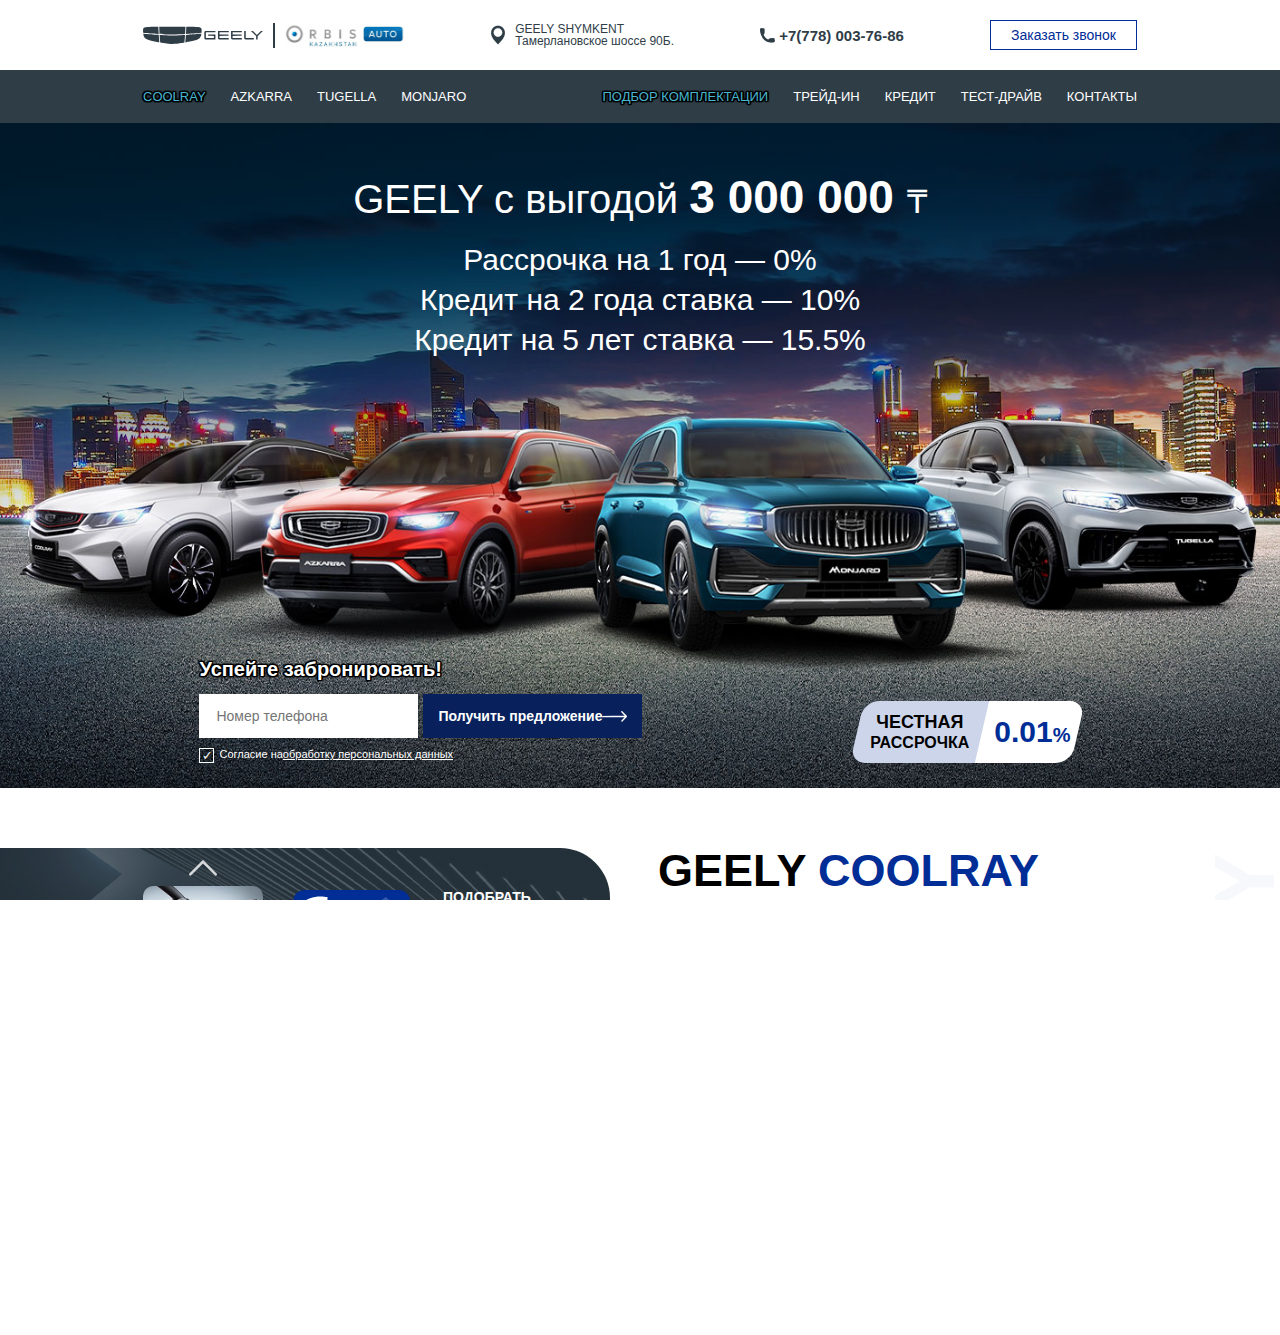
==== commit f493b9a1: "адаптив начало правок 16:00" ====
--- a/index.html
+++ b/index.html
@@ -2,23 +2,25 @@
 <html lang="ru">
 
 <head>
-  <meta charset="UTF-8">
-  <meta http-equiv="X-UA-Compatible" content="IE=edge">
-  <meta name="viewport" content="width=device-width, initial-scale=1.0">
-  <!--'Style'-->
-  <link rel="stylesheet" href="css/style.css">
-  <link rel="stylesheet" href="css/jquery.fancybox.min.css">
-  <!--'Script'-->
-  <script src="libs/jquery-3.6.0.min.js"></script>
-
-
-  <!--'Title'-->
-  <title>Geely</title>
+    <meta charset="UTF-8">
+    <meta http-equiv="X-UA-Compatible" content="IE=edge">
+    <meta name="viewport" content="width=device-width, initial-scale=1.0">
+    <!--'Style'-->
+    <link rel="stylesheet" href="css/style.css">
+    <link rel="stylesheet" href="css/jquery.fancybox.min.css">
+    <!--'Script'-->
+    <script src="libs/jquery-3.6.0.min.js"></script>
+
+
+
+    <!--'Title'-->
+    <link rel="shortcut icon" href="img/svg/geely-logo-white.svg" type="image/x-icon">
+    <title>Geely | Orbis AUTO</title>
 </head>
 
 <body>
 
-  <!--'ХЕДЕР'-->
+    <!--'ХЕДЕР'-->
 <header class="header">
   <div class="header__container container">
     <div class="header__logo">
@@ -37,29 +39,35 @@
     <div class="header__btn">Заказать звонок</div>
   </div>
 </header>
-  <main>
-    <h1>GEELY с выгодой 3 000 000 &#8376;</h1>
-    <!--'НАВИГАЦИЯ'-->
+    <main>
+        <h1>GEELY с выгодой 3 000 000 &#8376;</h1>
+        <!--'НАВИГАЦИЯ'-->
 <section class="navigation-block">
-  <div class="navigation-block__container container">
-    <!--'МОДЕЛЬНЫЙ РЯД'-->
-    <nav class="navigation-block__model">
-      <li class="navigation-block__link active-nav-link">Coolray</li>
-      <li class="navigation-block__link">Azkarra</li>
-      <li class="navigation-block__link">Tugella</li>
-      <li class="navigation-block__link">Monjaro</li>
-    </nav>
-    <!--'МЕНЮ'-->
-    <nav class="navigation-block__menu">
-      <li class="navigation-block__link active-nav-link">Подбор комплектации</li>
-      <li class="navigation-block__link">Трейд-ин</li>
-      <li class="navigation-block__link">Кредит</li>
-      <li class="navigation-block__link">Тест-драйв</li>
-      <li class="navigation-block__link">Контакты</li>
-    </nav>
-  </div>
+    <div class="navigation-block__container container">
+        <!--'МОДЕЛЬНЫЙ РЯД'-->
+        <p class="navigation-block__model-mobile">МОДЕЛЬНЫЙ РЯД</p>
+        <nav class="navigation-block__model">
+            <div class="navigation-block__btn-exit">ВЫХОД</div>
+            <img class="navigation-block__logo" src="img/svg/geely-logo-white.svg" alt="">
+            <li class="navigation-block__link model-link active-nav-link">Coolray</li>
+            <li class="navigation-block__link model-link">Azkarra</li>
+            <li class="navigation-block__link model-link">Tugella</li>
+            <li class="navigation-block__link model-link">Monjaro</li>
+        </nav>
+        <!--'МЕНЮ'-->
+        <p class="navigation-block__menu-mobile">МЕНЮ</p>
+        <nav class="navigation-block__menu">
+            <div class="navigation-block__btn-exit">ВЫХОД</div>
+            <img class="navigation-block__logo" src="img/svg/geely-logo-white.svg" alt="">
+            <li class="navigation-block__link menu-link active-nav-link">Подбор комплектации</li>
+            <li class="navigation-block__link menu-link">Трейд-ин</li>
+            <li class="navigation-block__link menu-link">Кредит</li>
+            <li class="navigation-block__link menu-link">Тест-драйв</li>
+            <li class="navigation-block__link menu-link">Контакты</li>
+        </nav>
+    </div>
 </section>
-    <!--'РЕКЛАМНЫЙ БЛОК'-->
+        <!--'РЕКЛАМНЫЙ БЛОК'-->
 <section class="advertising-block">
   <div class="advertising-block__bg"><img id="banner" src="img/banner1.jpg" alt=""></div>
   <div class="advertising-block__container container">
@@ -103,240 +111,243 @@
     </div>
   </div>
 </section>
-    <section class="info-block">
-  <div class="info-block__container container">
-    <!--------'слайдер-фото'-------------->
-    <div class=" info-block__photo-slider photo-slider">
-
-      <div class="photo-slider__item">
-        <img src="img/car/interier/1.jpg" alt="car">
-      </div>
-
-      <div class="photo-slider__item">
-        <img src="img/car/interier/2.jpg" alt="car">
-      </div>
-
-      <div class="photo-slider__item">
-        <img src="img/car/interier/3.jpg" alt="car">
-      </div>
-
-      <div class="photo-slider__item">
-        <img src="img/car/interier/4.jpg" alt="car">
-      </div>
-
-      <div class="photo-slider__item">
-        <img src="img/car/interier/5.jpg" alt="car">
-      </div>
-
-      <div class="photo-slider__item">
-        <img src="img/car/exterier/1.jpg" alt="car">
-      </div>
-
-      <div class="photo-slider__item">
-        <img src="img/car/exterier/2.jpg" alt="car">
-      </div>
-
-      <div class="photo-slider__item">
-        <img src="img/car/exterier/3.jpg" alt="car">
-      </div>
-
-      <div class="photo-slider__item">
-        <img src="img/car/exterier/4.jpg" alt="car">
-      </div>
-
-      <div class="photo-slider__item">
-        <img src="img/car/exterier/5.jpg" alt="car">
-      </div>
-
-      <div class="photo-slider__item">
-        <img src="img/car/exterier/6.jpg" alt="car">
-      </div>
-
-      <div class="photo-slider__item">
-        <img src="img/car/exterier/7.jpg" alt="car">
-      </div>
-
-      <div class="photo-slider__item">
-        <img src="img/car/exterier/8.jpg" alt="car">
-      </div>
-
-      <div class="photo-slider__item">
-        <img src="img/car/exterier/9.jpg" alt="car">
-      </div>
-    </div>
-    <!----------'Слайдер-авто'------------->
-    <div class="info-block__car-slider-wrapper">
-      <div class="car-slider">
-        <!--'1слайд'-->
-        <div class="car-slider__item" data-color-car="red">
-          <!--'группа кнопка и лейбл'-->
-          <div class="car-slider__group-btn">
-            <!--'лейбл '-->
-            <div class="car-slider__label">
-              <img src="img/svg/label-6yers.svg" alt="6 Лет Гарантии">
-            </div>
-            <!--'Кнопка '-->
-            <button class="car-slider__btn btn-equipment" type="button">Подобрать<br>Комплектацию<br>
-              <div class="car-slider__btn-img-group">
-                <img class="car-slider__btn-img-car" src="img/car/mini-car.png" alt="">
-                <img class="car-slider__btn-img-arrow" src="img/svg/arrow-btn.svg" alt="">
-              </div>
+        <section class="info-block">
+    <div class="info-block__bg" id="infoBlockImgBg"><img src="img/bg.jpg" alt=""></div>
+    <div class="info-block__container container" id="infoBlockContainer">
+        <!--------'слайдер-фото'-------------->
+        <div class=" info-block__photo-slider photo-slider">
+
+            <div class="photo-slider__item">
+                <img src="img/car/interier/1.jpg" alt="car">
+            </div>
+
+            <div class="photo-slider__item">
+                <img src="img/car/interier/2.jpg" alt="car">
+            </div>
+
+            <div class="photo-slider__item">
+                <img src="img/car/interier/3.jpg" alt="car">
+            </div>
+
+            <div class="photo-slider__item">
+                <img src="img/car/interier/4.jpg" alt="car">
+            </div>
+
+            <div class="photo-slider__item">
+                <img src="img/car/interier/5.jpg" alt="car">
+            </div>
+
+            <div class="photo-slider__item">
+                <img src="img/car/exterier/1.jpg" alt="car">
+            </div>
+
+            <div class="photo-slider__item">
+                <img src="img/car/exterier/2.jpg" alt="car">
+            </div>
+
+            <div class="photo-slider__item">
+                <img src="img/car/exterier/3.jpg" alt="car">
+            </div>
+
+            <div class="photo-slider__item">
+                <img src="img/car/exterier/4.jpg" alt="car">
+            </div>
+
+            <div class="photo-slider__item">
+                <img src="img/car/exterier/5.jpg" alt="car">
+            </div>
+
+            <div class="photo-slider__item">
+                <img src="img/car/exterier/6.jpg" alt="car">
+            </div>
+
+            <div class="photo-slider__item">
+                <img src="img/car/exterier/7.jpg" alt="car">
+            </div>
+
+            <div class="photo-slider__item">
+                <img src="img/car/exterier/8.jpg" alt="car">
+            </div>
+
+            <div class="photo-slider__item">
+                <img src="img/car/exterier/9.jpg" alt="car">
+            </div>
+        </div>
+        <!----------'Слайдер-авто'------------->
+        <div class="info-block__car-slider-wrapper">
+            <div class="car-slider">
+                <!--'1слайд'-->
+                <div class="car-slider__item" data-color-car="red">
+                    <!--'группа кнопка и лейбл'-->
+                    <div class="car-slider__group-btn">
+                        <!--'лейбл '-->
+                        <div class="car-slider__label">
+                            <img src="img/svg/label-6yers.svg" alt="6 Лет Гарантии">
+                        </div>
+                        <!--'Кнопка '-->
+                        <button class="car-slider__btn btn-equipment" type="button">Подобрать<br>Комплектацию<br>
+                            <div class="car-slider__btn-img-group">
+                                <img class="car-slider__btn-img-car" src="img/car/mini-car.png" alt="">
+                                <img class="car-slider__btn-img-arrow" src="img/svg/arrow-btn.svg" alt="">
+                            </div>
+                        </button>
+                    </div>
+                    <!--'фото активного авто'-->
+                    <div class="car-slider__car-photo">
+                        <img data-lazy="img/car/1.png" alt="car">
+                    </div>
+                </div>
+                <!--'2слайд'-->
+                <div class="car-slider__item" data-color-car="gray">
+                    <!--'группа кнопка и лейбл'-->
+                    <div class="car-slider__group-btn">
+                        <!--'лейбл '-->
+                        <div class="car-slider__label">
+                            <img src="img/svg/label-6yers.svg" alt="6 Лет Гарантии">
+                        </div>
+                        <!--'Кнопка '-->
+                        <button class="car-slider__btn btn-equipment" type="button">Подобрать<br>Комплектацию<br>
+                            <div class="car-slider__btn-img-group">
+                                <img class="car-slider__btn-img-car" src="img/car/mini-car.png" alt="">
+                                <img class="car-slider__btn-img-arrow" src="img/svg/arrow-btn.svg" alt="">
+                            </div>
+                        </button>
+                    </div>
+                    <!--'фото активного авто'-->
+                    <div class="car-slider__car-photo">
+                        <img data-lazy="img/car/2.png" alt="car">
+                    </div>
+                </div>
+                <!--'3слайд'-->
+                <div class="car-slider__item" data-color-car="white">
+                    <!--'группа кнопка и лейбл'-->
+                    <div class="car-slider__group-btn">
+                        <!--'лейбл '-->
+                        <div class="car-slider__label">
+                            <img src="img/svg/label-6yers.svg" alt="6 Лет Гарантии">
+                        </div>
+                        <!--'Кнопка '-->
+                        <button class="car-slider__btn btn-equipment" type="button">Подобрать<br>Комплектацию<br>
+                            <div class="car-slider__btn-img-group">
+                                <img class="car-slider__btn-img-car" src="img/car/mini-car.png" alt="">
+                                <img class="car-slider__btn-img-arrow" src="img/svg/arrow-btn.svg" alt="">
+                            </div>
+                        </button>
+                    </div>
+                    <!--'фото активного авто'-->
+                    <div class="car-slider__car-photo">
+                        <img data-lazy="img/car/3.png" alt="car">
+                    </div>
+                </div>
+                <!--'4слайд'-->
+                <div class="car-slider__item" data-color-car="dark">
+                    <!--'группа кнопка и лейбл'-->
+                    <div class="car-slider__group-btn">
+                        <!--'лейбл '-->
+                        <div class="car-slider__label">
+                            <img src="img/svg/label-6yers.svg" alt="6 Лет Гарантии">
+                        </div>
+                        <!--'Кнопка '-->
+                        <button class="car-slider__btn btn-equipment" type="button">Подобрать<br>Комплектацию<br>
+                            <div class="car-slider__btn-img-group">
+                                <img class="car-slider__btn-img-car" src="img/car/mini-car.png" alt="">
+                                <img class="car-slider__btn-img-arrow" src="img/svg/arrow-btn.svg" alt="">
+                            </div>
+                        </button>
+                    </div>
+                    <!--'фото активного авто'-->
+                    <div class="car-slider__car-photo">
+                        <img data-lazy="img/car/4.png" alt="car">
+                    </div>
+                </div>
+                <!--'5слайд'-->
+                <div class="car-slider__item" data-color-car="blue">
+                    <!--'группа кнопка и лейбл'-->
+                    <div class="car-slider__group-btn">
+                        <!--'лейбл '-->
+                        <div class="car-slider__label">
+                            <img src="img/svg/label-6yers.svg" alt="6 Лет Гарантии">
+                        </div>
+                        <!--'Кнопка '-->
+                        <button class="car-slider__btn btn-equipment" type="button">Подобрать<br>Комплектацию<br>
+                            <div class="car-slider__btn-img-group">
+                                <img class="car-slider__btn-img-car" src="img/car/mini-car.png" alt="">
+                                <img class="car-slider__btn-img-arrow" src="img/svg/arrow-btn.svg" alt="">
+                            </div>
+                        </button>
+                    </div>
+                    <!--'фото активного авто'-->
+                    <div class="car-slider__car-photo">
+                        <img data-lazy="img/car/5.png" alt="car">
+                    </div>
+                </div>
+            </div>
+            <!--'Пагинация'-->
+            <div class="car-slider__bullet"></div>
+        </div>
+        <!---------------'контент'--------------->
+        <!--'заголовок'-->
+        <div class="info-block__text-group">
+            <h2 class="info-block__title title">Geely <span class="model-car-text">Coolray</span></h2>
+            <p class="info-block__subtitle">выгода до <b>1 800 000</b> <span>&#8376;</span></p>
+        </div>
+        <!--'блок карточек'-->
+        <div class="info-block__card-group">
+            <!--'1'-->
+            <div class="info-block__card"><img src="img/svg/arrow-circle.svg" alt="label">
+                <p class="info-block__card-text">
+                    <b class="txt-card-uper">ВЫГОДА ПО ТРЕЙД-ИН</b> <br>до <span class="sum-sale">900 000</span><span>
+                        &#8376;</span>
+                </p>
+            </div>
+            <!--'2'-->
+            <div class="info-block__card"><img src="img/svg/letter.svg" alt="label">
+                <p class="info-block__card-text">
+                    <b class="txt-card-uper">ВЫГОДА ПО КРЕДИТУ</b><br> <b> от</b> <span class="sum-sale">600
+                        000</span><span>
+                        &#8376;</span>
+                </p>
+            </div>
+            <!--'3'-->
+            <div class="info-block__card"><img src="img/svg/present.svg" alt="label">
+                <p class="info-block__card-text">
+                    <b class="txt-card-uper">Пакет доп.оборудования<br> в подарок</b><span class="sum-sale"> 300
+                        000</span><span>
+                        &#8376;</span>
+                </p>
+            </div>
+        </div>
+        <!--'блок кнопок'-->
+        <div class="info-block__btn-group">
+            <!--'1'-->
+            <button class="info-block__btn " id="btnTestDrive" type="button">
+                <p>Записаться на тестдрайв</p> <img src="img/svg/arrow-btn.svg" alt="">
             </button>
-          </div>
-          <!--'фото активного авто'-->
-          <div class="car-slider__car-photo">
-            <img data-lazy="img/car/1.png" alt="car">
-          </div>
-        </div>
-        <!--'2слайд'-->
-        <div class="car-slider__item" data-color-car="gray">
-          <!--'группа кнопка и лейбл'-->
-          <div class="car-slider__group-btn">
-            <!--'лейбл '-->
-            <div class="car-slider__label">
-              <img src="img/svg/label-6yers.svg" alt="6 Лет Гарантии">
-            </div>
-            <!--'Кнопка '-->
-            <button class="car-slider__btn btn-equipment" type="button">Подобрать<br>Комплектацию<br>
-              <div class="car-slider__btn-img-group">
-                <img class="car-slider__btn-img-car" src="img/car/mini-car.png" alt="">
-                <img class="car-slider__btn-img-arrow" src="img/svg/arrow-btn.svg" alt="">
-              </div>
+            <!--'2'-->
+            <button class="info-block__btn " id="btnInstallment" type="button">
+                <p>Частная рассрочка <b>0.01%</b></p> <img src="img/svg/arrow-btn.svg" alt="">
             </button>
-          </div>
-          <!--'фото активного авто'-->
-          <div class="car-slider__car-photo">
-            <img data-lazy="img/car/2.png" alt="car">
-          </div>
-        </div>
-        <!--'3слайд'-->
-        <div class="car-slider__item" data-color-car="white">
-          <!--'группа кнопка и лейбл'-->
-          <div class="car-slider__group-btn">
-            <!--'лейбл '-->
-            <div class="car-slider__label">
-              <img src="img/svg/label-6yers.svg" alt="6 Лет Гарантии">
-            </div>
-            <!--'Кнопка '-->
-            <button class="car-slider__btn btn-equipment" type="button">Подобрать<br>Комплектацию<br>
-              <div class="car-slider__btn-img-group">
-                <img class="car-slider__btn-img-car" src="img/car/mini-car.png" alt="">
-                <img class="car-slider__btn-img-arrow" src="img/svg/arrow-btn.svg" alt="">
-              </div>
+            <!--'3'-->
+            <button class="info-block__btn " id="btnPrice" type="button">
+                <p>Узнать цену</p> <img src="img/svg/arrow-btn.svg" alt="">
             </button>
-          </div>
-          <!--'фото активного авто'-->
-          <div class="car-slider__car-photo">
-            <img data-lazy="img/car/3.png" alt="car">
-          </div>
-        </div>
-        <!--'4слайд'-->
-        <div class="car-slider__item" data-color-car="dark">
-          <!--'группа кнопка и лейбл'-->
-          <div class="car-slider__group-btn">
-            <!--'лейбл '-->
-            <div class="car-slider__label">
-              <img src="img/svg/label-6yers.svg" alt="6 Лет Гарантии">
-            </div>
-            <!--'Кнопка '-->
-            <button class="car-slider__btn btn-equipment" type="button">Подобрать<br>Комплектацию<br>
-              <div class="car-slider__btn-img-group">
-                <img class="car-slider__btn-img-car" src="img/car/mini-car.png" alt="">
-                <img class="car-slider__btn-img-arrow" src="img/svg/arrow-btn.svg" alt="">
-              </div>
-            </button>
-          </div>
-          <!--'фото активного авто'-->
-          <div class="car-slider__car-photo">
-            <img data-lazy="img/car/4.png" alt="car">
-          </div>
-        </div>
-        <!--'5слайд'-->
-        <div class="car-slider__item" data-color-car="blue">
-          <!--'группа кнопка и лейбл'-->
-          <div class="car-slider__group-btn">
-            <!--'лейбл '-->
-            <div class="car-slider__label">
-              <img src="img/svg/label-6yers.svg" alt="6 Лет Гарантии">
-            </div>
-            <!--'Кнопка '-->
-            <button class="car-slider__btn btn-equipment" type="button">Подобрать<br>Комплектацию<br>
-              <div class="car-slider__btn-img-group">
-                <img class="car-slider__btn-img-car" src="img/car/mini-car.png" alt="">
-                <img class="car-slider__btn-img-arrow" src="img/svg/arrow-btn.svg" alt="">
-              </div>
-            </button>
-          </div>
-          <!--'фото активного авто'-->
-          <div class="car-slider__car-photo">
-            <img data-lazy="img/car/5.png" alt="car">
-          </div>
-        </div>
-      </div>
-      <!--'Пагинация'-->
-      <div class="car-slider__bullet"></div>
-    </div>
-    <!---------------'контент'--------------->
-    <!--'заголовок'-->
-    <div class="info-block__text-group">
-      <h2 class="info-block__title title">Geely <span class="model-car-text">Coolray</span></h2>
-      <p class="info-block__subtitle">выгода до <b>1 800 000</b> <span>&#8376;</span></p>
-    </div>
-    <!--'блок карточек'-->
-    <div class="info-block__card-group">
-      <!--'1'-->
-      <div class="info-block__card"><img src="img/svg/arrow-circle.svg" alt="label">
-        <p class="info-block__card-text">
-          <b class="txt-card-uper">ВЫГОДА ПО ТРЕЙД-ИН</b> <br>до <span class="sum-sale">900 000</span><span>
-            &#8376;</span>
-        </p>
-      </div>
-      <!--'2'-->
-      <div class="info-block__card"><img src="img/svg/letter.svg" alt="label">
-        <p class="info-block__card-text">
-          <b class="txt-card-uper">ВЫГОДА ПО КРЕДИТУ</b><br> <b> от</b> <span class="sum-sale">600 000</span><span>
-            &#8376;</span>
-        </p>
-      </div>
-      <!--'3'-->
-      <div class="info-block__card"><img src="img/svg/present.svg" alt="label">
-        <p class="info-block__card-text">
-          <b class="txt-card-uper">Пакет доп.оборудования<br> в подарок</b><span class="sum-sale"> 300 000</span><span>
-            &#8376;</span>
-        </p>
-      </div>
-    </div>
-    <!--'блок кнопок'-->
-    <div class="info-block__btn-group">
-      <!--'1'-->
-      <button class="info-block__btn " id="btnTestDrive" type="button">
-        <p>Записаться на тестдрайв</p> <img src="img/svg/arrow-btn.svg" alt="">
-      </button>
-      <!--'2'-->
-      <button class="info-block__btn " id="btnInstallment" type="button">
-        <p>Частная рассрочка <b>0.01%</b></p> <img src="img/svg/arrow-btn.svg" alt="">
-      </button>
-      <!--'3'-->
-      <button class="info-block__btn " id="btnPrice" type="button">
-        <p>Узнать цену</p> <img src="img/svg/arrow-btn.svg" alt="">
-      </button>
-    </div>
-    <!--'прозрачный блок с моделью авто'-->
-    <div class="info-block__model-car">
-      <div class="model-car-text">COOLRAY</div>
-    </div>
-  </div>
+        </div>
+        <!--'прозрачный блок с моделью авто'-->
+        <div class="info-block__model-car">
+            <div class="model-car-text">COOLRAY</div>
+        </div>
+    </div>
 
 </section>
-  </main>
-
-
-  <!--'POPUP'-->
-  <!--'Script'-->
-  <script src="libs/slick.min.js"></script>
-  <script src="libs/jquery.fancybox.min.js"></script>
-  <script src="libs/jquery.maskedinput.min.js"></script>
-  <script src="js/index.js"></script>
+    </main>
+
+
+    <!--'POPUP'-->
+    <!--'Script'-->
+    <script src="libs/slick.min.js"></script>
+    <script src="libs/jquery.fancybox.min.js"></script>
+    <script src="libs/jquery.maskedinput.min.js"></script>
+    <script src="js/index.js"></script>
 </body>
 
 </html>--- a/css/style.css
+++ b/css/style.css
@@ -111,6 +111,9 @@
   background-color: #ffffff;
   font-family: "Open Sans", sans-serif; }
 
+.hidden {
+  overflow: hidden; }
+
 main {
   grid-area: main; }
 
@@ -124,8 +127,7 @@
   width: var(--widthContainer);
   height: -webkit-max-content;
   height: -moz-max-content;
-  height: max-content;
-  border: 2px solid red; }
+  height: max-content; }
 
 b {
   font-weight: bold !important; }
@@ -133,10 +135,10 @@
 .active-nav-link {
   color: #49b6d0;
   text-shadow: 0 -1px 1px #000000, 0 -1px 1px #000000, 0 1px 1px #000000, 0 1px 1px #000000, -1px 0 1px #000000, 1px 0 1px #000000, -1px 0 1px #000000, 1px 0 1px #000000, -1px -1px 1px #000000, 1px -1px 1px #000000, -1px 1px 1px #000000, 1px 1px 1px #000000, -1px -1px 1px #000000, 1px -1px 1px #000000, -1px 1px 1px #000000, 1px 1px 1px #000000;
-  cursor: -webkit-grab !important;
-  cursor: grab !important; }
+  cursor: default !important; }
   .active-nav-link:hover {
-    text-shadow: unset !important; }
+    color: #49b6d0 !important;
+    cursor: default !important; }
 
 .header {
   grid-area: header;
@@ -177,8 +179,9 @@
       width: 174px;
       height: 33px; }
   .header__line-logo {
+    width: 2px;
     margin: 0px 25px;
-    border: 1px solid #2f3d47; }
+    background-color: #2f3d47; }
   .header__address {
     display: -webkit-box;
     display: -ms-flexbox;
@@ -361,6 +364,112 @@
     line-height: 11px;
     font-style: normal; } }
 
+@media (max-width: 480px) {
+  .header {
+    padding: 5px 0px; }
+    .header__container {
+      height: -webkit-max-content;
+      height: -moz-max-content;
+      height: max-content;
+      -ms-flex-wrap: wrap;
+      flex-wrap: wrap;
+      row-gap: 10px; }
+    .header__logo {
+      width: 65%;
+      -webkit-box-ordinal-group: 2;
+      -ms-flex-order: 1;
+      order: 1; }
+      .header__logo img {
+        width: 43%;
+        height: auto; }
+    .header__line-logo {
+      width: 1px !important;
+      margin: 0px 10px; }
+    .header__address {
+      -webkit-box-ordinal-group: 4;
+      -ms-flex-order: 3;
+      order: 3;
+      width: -webkit-max-content;
+      width: -moz-max-content;
+      width: max-content;
+      height: -webkit-max-content;
+      height: -moz-max-content;
+      height: max-content;
+      position: relative;
+      left: 0;
+      gap: 5px;
+      font-size: 10px;
+      font-weight: 500;
+      line-height: 11px;
+      font-style: normal; }
+      .header__address img {
+        margin-right: 5px; }
+    .header__phone-container {
+      -webkit-box-ordinal-group: 5;
+      -ms-flex-order: 4;
+      order: 4;
+      width: -webkit-max-content;
+      width: -moz-max-content;
+      width: max-content;
+      height: -webkit-max-content;
+      height: -moz-max-content;
+      height: max-content;
+      bottom: 1px;
+      left: unset;
+      right: 7px;
+      -webkit-box-pack: start;
+      -ms-flex-pack: start;
+      justify-content: start;
+      font-size: 11px;
+      font-weight: bold;
+      line-height: 11px;
+      font-style: normal; }
+      .header__phone-container img {
+        -webkit-box-ordinal-group: 3;
+        -ms-flex-order: 2;
+        order: 2;
+        width: 18px;
+        height: 20px;
+        margin-left: 5px;
+        margin-right: unset; }
+    .header__btn {
+      margin-left: 0px;
+      -webkit-box-ordinal-group: 3;
+      -ms-flex-order: 2;
+      order: 2;
+      padding: 5px 10px;
+      font-size: 13px;
+      font-weight: 500;
+      line-height: 13px;
+      font-style: normal; }
+  .header__address-img:hover + .header__address-text {
+    font-size: inherit;
+    font-weight: 500;
+    line-height: inherit;
+    font-style: normal; }
+  .header__phone-img:hover + .header__phone-text {
+    font-size: inherit;
+    font-weight: bold;
+    line-height: inherit;
+    font-style: normal; } }
+
+@media (max-width: 360px) {
+  .header__logo {
+    width: 60%;
+    -webkit-box-ordinal-group: 2;
+    -ms-flex-order: 1;
+    order: 1; }
+  .header__btn {
+    margin-left: 0px;
+    -webkit-box-ordinal-group: 3;
+    -ms-flex-order: 2;
+    order: 2;
+    padding: 5px 7px;
+    font-size: 12px;
+    font-weight: 500;
+    line-height: 13px;
+    font-style: normal; } }
+
 .navigation-block {
   padding: 20px 0px;
   display: -webkit-box;
@@ -378,6 +487,12 @@
     -webkit-box-pack: justify;
     -ms-flex-pack: justify;
     justify-content: space-between; }
+  .navigation-block__model-mobile, .navigation-block__menu-mobile {
+    display: none; }
+  .navigation-block__btn-exit {
+    display: none; }
+  .navigation-block__logo {
+    display: none; }
   .navigation-block__model, .navigation-block__menu {
     display: -webkit-box;
     display: -ms-flexbox;
@@ -392,7 +507,7 @@
     list-style: none;
     cursor: pointer; }
     .navigation-block__link:hover {
-      text-shadow: 0 -0.5px 0.5px #49b6d0, 0 -0.5px 0.5px #49b6d0, 0 0.5px 0.5px #49b6d0, 0 0.5px 0.5px #49b6d0, -0.5px 0 0.5px #49b6d0, 0.5px 0 0.5px #49b6d0, -0.5px 0 0.5px #49b6d0, 0.5px 0 0.5px #49b6d0, -0.5px -0.5px 0.5px #49b6d0, 0.5px -0.5px 0.5px #49b6d0, -0.5px 0.5px 0.5px #49b6d0, 0.5px 0.5px 0.5px #49b6d0, -0.5px -0.5px 0.5px #49b6d0, 0.5px -0.5px 0.5px #49b6d0, -0.5px 0.5px 0.5px #49b6d0, 0.5px 0.5px 0.5px #49b6d0; }
+      color: #ccd5ea; }
 
 @media (max-width: 1024px) {
   .navigation-block {
@@ -450,6 +565,95 @@
       font-style: normal; }
     .navigation-block__link:hover {
       text-shadow: unset; } }
+
+@media (max-width: 480px) {
+  .navigation-block {
+    padding: 10px 0px; }
+    .navigation-block__container {
+      row-gap: 15px;
+      -ms-flex-wrap: nowrap;
+      flex-wrap: nowrap;
+      -webkit-box-pack: justify;
+      -ms-flex-pack: justify;
+      justify-content: space-between;
+      -webkit-box-align: center;
+      -ms-flex-align: center;
+      align-items: center; }
+    .navigation-block__model-mobile, .navigation-block__menu-mobile {
+      display: -webkit-box;
+      display: -ms-flexbox;
+      display: flex;
+      width: -webkit-max-content;
+      width: -moz-max-content;
+      width: max-content;
+      letter-spacing: 1px;
+      font-size: 13px;
+      font-weight: 700;
+      line-height: 16px;
+      font-style: normal; }
+    .navigation-block__model-mobile {
+      -webkit-box-ordinal-group: 3;
+      -ms-flex-order: 2;
+      order: 2; }
+    .navigation-block__menu-mobile {
+      -webkit-box-pack: end;
+      -ms-flex-pack: end;
+      justify-content: end; }
+    .navigation-block__btn-exit {
+      display: block;
+      position: absolute;
+      top: 50px;
+      right: 20px;
+      width: -webkit-max-content;
+      width: -moz-max-content;
+      width: max-content;
+      height: -webkit-max-content;
+      height: -moz-max-content;
+      height: max-content;
+      color: #cccccc;
+      font-size: 14px;
+      font-weight: 700;
+      line-height: 14px;
+      font-style: normal; }
+    .navigation-block__logo {
+      display: block;
+      width: 30%;
+      position: absolute;
+      top: 30px;
+      left: 20px; }
+    .navigation-block__model, .navigation-block__menu {
+      width: 100vw;
+      height: 100vh;
+      padding: 100px 20px;
+      top: 0px;
+      position: absolute;
+      z-index: 100;
+      -webkit-box-orient: vertical;
+      -webkit-box-direction: normal;
+      -ms-flex-direction: column;
+      flex-direction: column;
+      -webkit-box-pack: center;
+      -ms-flex-pack: center;
+      justify-content: center;
+      gap: 8vh;
+      font-size: 16px;
+      font-weight: 700;
+      line-height: 16px;
+      font-style: normal;
+      background-color: #2f3d47;
+      -webkit-transition: all 1s ease 0s;
+      -o-transition: all 1s ease 0s;
+      transition: all 1s ease 0s; }
+    .navigation-block__model {
+      left: -100%; }
+    .navigation-block__menu {
+      right: -100%; }
+    .navigation-block__link {
+      width: -webkit-max-content;
+      width: -moz-max-content;
+      width: max-content; }
+      .navigation-block__link:hover {
+        text-shadow: unset; } }
 
 .advertising-block {
   position: relative;
@@ -556,7 +760,12 @@
       font-size: 16px;
       font-weight: unset;
       line-height: 16px;
-      font-style: normal; }
+      font-style: normal;
+      border: 2px solid #ffffff; }
+      .advertising-block__form input:hover {
+        border: 2px solid #002d96; }
+      .advertising-block__form input:focus {
+        border: 2px solid #49b6d0; }
   .advertising-block__btn-form {
     -ms-grid-row: 3;
     -ms-grid-column: 3;
@@ -971,35 +1180,33 @@
   .advertising-block__container {
     padding: 2% 9px 10px !important; }
   .advertising-block__title {
-    text-align: start;
-    margin-bottom: 1.3%;
-    font-size: 20px;
+    margin-bottom: 1%;
+    font-size: 27px;
     font-weight: unset;
-    line-height: 20px;
+    line-height: 27px;
     font-style: normal; }
     .advertising-block__title span:first-child {
-      font-size: 26px;
+      font-size: 30px;
       font-weight: 600;
-      line-height: 36px;
+      line-height: 40px;
       font-style: normal; }
     .advertising-block__title span:last-child {
-      font-size: 16px;
+      font-size: 20px;
       font-weight: unset;
-      line-height: 16px;
+      line-height: 20px;
       font-style: normal; }
   .advertising-block__subtitle {
     text-align: start;
-    margin-left: 40px;
     font-size: 16px;
     font-weight: unset;
-    line-height: 20px;
+    line-height: 22px;
     font-style: normal;
     text-shadow: 0 -1px 1px #000000, 0 -1px 1px #000000, 0 1px 1px #000000, 0 1px 1px #000000, -1px 0 1px #000000, 1px 0 1px #000000, -1px 0 1px #000000, 1px 0 1px #000000, -1px -1px 1px #000000, 1px -1px 1px #000000, -1px 1px 1px #000000, 1px 1px 1px #000000, -1px -1px 1px #000000, 1px -1px 1px #000000, -1px 1px 1px #000000, 1px 1px 1px #000000; }
   .advertising-block__form {
     width: 100%;
     grid-template-areas: 'title title' 'input btn' 'checkbox checkbox';
-    -ms-grid-columns: 1fr 5px 1fr;
-    grid-template-columns: 1fr 1fr;
+    -ms-grid-columns: 35% 5px 35%;
+    grid-template-columns: 35% 35%;
     -ms-grid-rows: max-content 5px max-content 5px max-content;
     grid-template-rows: repeat(3, -webkit-max-content);
     grid-template-rows: repeat(3, max-content);
@@ -1013,17 +1220,17 @@
       font-style: normal;
       text-shadow: 0 -1px 1px #000000, 0 -1px 1px #000000, 0 1px 1px #000000, 0 1px 1px #000000, -1px 0 1px #000000, 1px 0 1px #000000, -1px 0 1px #000000, 1px 0 1px #000000, -1px -1px 1px #000000, 1px -1px 1px #000000, -1px 1px 1px #000000, 1px 1px 1px #000000, -1px -1px 1px #000000, 1px -1px 1px #000000, -1px 1px 1px #000000, 1px 1px 1px #000000; }
     .advertising-block__form input {
-      padding: 7px;
+      padding: 7px 5px;
       font-size: 10px;
       font-weight: unset;
       line-height: 10px;
       font-style: normal; }
   .advertising-block__btn-form {
-    padding: 7px;
-    gap: 10px;
-    font-size: 12px;
+    padding: 7px 5px;
+    gap: 7px;
+    font-size: 11px;
     font-weight: unset;
-    line-height: 12px;
+    line-height: 11px;
     font-style: normal; }
   .advertising-block__checkbox-label {
     font-size: 9px;
@@ -1039,7 +1246,7 @@
       font-style: normal; }
   .advertising-block__label-wrapper {
     position: absolute;
-    top: 10px;
+    top: 60px;
     right: 15px; }
   .advertising-block__section:first-child {
     padding: 5px 7px; }
@@ -1088,14 +1295,195 @@
     -ms-grid-column: 1;
     -ms-grid-column-span: 3; } }
 
+@media (max-width: 480px) {
+  .advertising-block {
+    height: 110vw;
+    background: -webkit-gradient(linear, left bottom, left top, from(white), color-stop(18%, #2f3d47), color-stop(53%, black));
+    background: -webkit-linear-gradient(bottom, white, #2f3d47 18%, black 53%);
+    background: -o-linear-gradient(bottom, white, #2f3d47 18%, black 53%);
+    background: linear-gradient(0deg, white, #2f3d47 18%, black 53%); }
+    .advertising-block__bg::before {
+      background-color: unset;
+      opacity: 1; }
+    .advertising-block__container {
+      padding: 2% 9px 10px !important; }
+    .advertising-block__text-wrapper {
+      z-index: 1;
+      position: absolute;
+      height: 100%;
+      width: 100%;
+      padding: 4% 5px 20%;
+      display: -ms-grid;
+      display: grid;
+      -ms-grid-columns: 100%;
+      grid-template-columns: 100%;
+      -ms-grid-rows: (-webkit-max-content)[2];
+      -ms-grid-rows: (max-content)[2];
+      grid-template-rows: repeat(2, -webkit-max-content);
+      grid-template-rows: repeat(2, max-content);
+      -ms-flex-line-pack: justify;
+      align-content: space-between; }
+    .advertising-block__title {
+      text-align: center;
+      margin-bottom: 0;
+      font-size: 6vw;
+      font-weight: unset;
+      line-height: 110%;
+      font-style: normal; }
+      .advertising-block__title span:first-child {
+        font-size: 7vw;
+        font-weight: 600;
+        line-height: 110%;
+        font-style: normal; }
+      .advertising-block__title span:last-child {
+        font-size: 90%;
+        font-weight: unset;
+        line-height: 100%;
+        font-style: normal; }
+    .advertising-block__subtitle {
+      -webkit-box-ordinal-group: 4;
+      -ms-flex-order: 3;
+      order: 3;
+      text-align: center;
+      font-size: 5vw;
+      font-weight: unset;
+      line-height: 110%;
+      font-style: normal;
+      text-shadow: 0 -1px 1px #000000, 0 -1px 1px #000000, 0 1px 1px #000000, 0 1px 1px #000000, -1px 0 1px #000000, 1px 0 1px #000000, -1px 0 1px #000000, 1px 0 1px #000000, -1px -1px 1px #000000, 1px -1px 1px #000000, -1px 1px 1px #000000, 1px 1px 1px #000000, -1px -1px 1px #000000, 1px -1px 1px #000000, -1px 1px 1px #000000, 1px 1px 1px #000000; }
+    .advertising-block__form {
+      z-index: 20;
+      -webkit-box-ordinal-group: 3;
+      -ms-flex-order: 2;
+      order: 2;
+      margin: 42% 0% 0%;
+      -webkit-box-pack: center;
+      -ms-flex-pack: center;
+      justify-content: center;
+      grid-template-areas: 'title ' 'input ' 'btn' 'checkbox ';
+      -ms-grid-columns: 85%;
+      grid-template-columns: 85%;
+      -ms-grid-rows: max-content 5px max-content 5px max-content 5px max-content;
+      grid-template-rows: repeat(4, -webkit-max-content);
+      grid-template-rows: repeat(4, max-content);
+      -webkit-column-gap: 5px;
+      column-gap: 5px;
+      row-gap: 5px; }
+      .advertising-block__form p {
+        text-align: center;
+        font-size: 16px;
+        font-weight: 800;
+        line-height: 16px;
+        font-style: normal;
+        text-shadow: 0 -1px 1px #000000, 0 -1px 1px #000000, 0 1px 1px #000000, 0 1px 1px #000000, -1px 0 1px #000000, 1px 0 1px #000000, -1px 0 1px #000000, 1px 0 1px #000000, -1px -1px 1px #000000, 1px -1px 1px #000000, -1px 1px 1px #000000, 1px 1px 1px #000000, -1px -1px 1px #000000, 1px -1px 1px #000000, -1px 1px 1px #000000, 1px 1px 1px #000000; }
+      .advertising-block__form input {
+        padding: 7px 5px;
+        font-size: 14px;
+        font-weight: unset;
+        line-height: 14px;
+        font-style: normal; }
+    .advertising-block__btn-form {
+      padding: 7px 5px;
+      gap: 7px;
+      font-size: 14px;
+      font-weight: unset;
+      line-height: 14px;
+      font-style: normal; }
+    .advertising-block__checkbox-label {
+      font-size: 9px;
+      font-weight: unset;
+      line-height: 10px;
+      font-style: normal; }
+      .advertising-block__checkbox-label:before {
+        width: 9px;
+        height: 9px;
+        font-size: 8px;
+        font-weight: unset;
+        line-height: 9px;
+        font-style: normal; }
+    .advertising-block__label-wrapper {
+      width: 50%;
+      position: absolute;
+      top: unset;
+      right: 25%;
+      bottom: 20px;
+      -webkit-box-pack: center;
+      -ms-flex-pack: center;
+      justify-content: center; }
+    .advertising-block__section:first-child {
+      padding: 5px 7px; }
+      .advertising-block__section:first-child p:first-child {
+        font-size: 11px;
+        font-weight: 600;
+        line-height: 13px;
+        font-style: normal; }
+      .advertising-block__section:first-child p:last-child {
+        font-size: 9px;
+        font-weight: 600;
+        line-height: 11px;
+        font-style: normal; }
+      .advertising-block__section:first-child::before {
+        border-style: solid;
+        border-width: 2px 0px 2px 2px;
+        border-color: #2f3d47;
+        border-radius: 5px 0px 0px 5px; }
+      .advertising-block__section:first-child::after {
+        border-radius: 5px 0px 0px 5px; }
+    .advertising-block__section:last-child {
+      padding: 5px;
+      font-size: 16px;
+      font-weight: bold;
+      line-height: 16px;
+      font-style: normal; }
+      .advertising-block__section:last-child span {
+        font-size: 12px;
+        font-weight: bold;
+        line-height: 12px;
+        font-style: normal; }
+      .advertising-block__section:last-child::before {
+        border-style: solid;
+        border-width: 2px 2px 2px 0px;
+        border-color: #2f3d47;
+        border-radius: 0px 5px 5px 0px; }
+      .advertising-block__section:last-child::after {
+        border-radius: 0px 5px 5px 0px; }
+    .advertising-block__form p {
+    -ms-grid-row: 1;
+    -ms-grid-column: 1;
+    -ms-grid-column-span: 1; }
+    .advertising-block__form input {
+    -ms-grid-row: 3;
+    -ms-grid-row-span: 1;
+    -ms-grid-column: 1; }
+    .advertising-block__btn-form {
+    -ms-grid-row: 5;
+    -ms-grid-column: 1; }
+    .advertising-block__checkbox {
+    -ms-grid-row: 7;
+    -ms-grid-column: 1;
+    -ms-grid-column-span: 1; } }
+
+@media (max-width: 350px) {
+  .advertising-block {
+    height: 120vw; } }
+
 .info-block {
   position: relative;
   z-index: 5;
   padding: 120px 0px 110px;
   background-color: #ffffff;
   margin-top: -10px; }
+  .info-block__bg {
+    position: absolute;
+    z-index: 1;
+    width: 50%;
+    height: 534px; }
+    .info-block__bg img {
+      width: 100%;
+      height: 100%;
+      background-color: #2f3d47;
+      border-radius: 0 50px 50px 0; }
   .info-block__container {
-    position: relative;
+    z-index: 3;
     height: -webkit-max-content;
     height: -moz-max-content;
     height: max-content;
@@ -1103,28 +1491,16 @@
     display: -ms-grid;
     display: grid;
     grid-template-areas: 'slider-photo slider-car text-block' 'slider-photo slider-car card' 'slider-photo slider-car btn-group';
-    -ms-grid-columns: -webkit-max-content 15px -webkit-max-content 15px 500px;
-    -ms-grid-columns: max-content 15px max-content 15px 500px;
-    grid-template-columns: -webkit-max-content -webkit-max-content 500px;
-    grid-template-columns: max-content max-content 500px;
+    -ms-grid-columns: -webkit-max-content 15px -webkit-max-content 15px 490px;
+    -ms-grid-columns: max-content 15px max-content 15px 490px;
+    grid-template-columns: -webkit-max-content -webkit-max-content 490px;
+    grid-template-columns: max-content max-content 490px;
     -ms-grid-rows: 120px 50px max-content 50px max-content;
     grid-template-rows: 120px -webkit-max-content -webkit-max-content;
     grid-template-rows: 120px max-content max-content;
     -webkit-column-gap: 15px;
     column-gap: 15px;
     row-gap: 50px; }
-    .info-block__container::before {
-      content: '';
-      position: absolute;
-      left: -50%;
-      width: 100%;
-      height: 100%;
-      background-color: #2f3d47;
-      background-image: url("../img/bg.jpg");
-      background-repeat: no-repeat;
-      background-size: 100% 100%;
-      background-position: center;
-      border-radius: 0 50px 50px 0; }
   .info-block__photo-slider {
     -ms-grid-row: 1;
     -ms-grid-row-span: 5;
@@ -1145,7 +1521,7 @@
     height: -webkit-max-content;
     height: -moz-max-content;
     height: max-content;
-    padding-left: 30px; }
+    padding-left: 20px; }
   .info-block__title {
     font-size: 50px;
     font-weight: 600;
@@ -1204,7 +1580,7 @@
     height: -webkit-max-content;
     height: -moz-max-content;
     height: max-content;
-    padding-left: 30px;
+    padding-left: 20px;
     display: -webkit-box;
     display: -ms-flexbox;
     display: flex;
@@ -1255,7 +1631,7 @@
     height: -webkit-max-content;
     height: -moz-max-content;
     height: max-content;
-    padding-left: 30px;
+    padding-left: 20px;
     display: -webkit-box;
     display: -ms-flexbox;
     display: flex;
@@ -1350,12 +1726,13 @@
       opacity: 0.15; }
 
 .photo-slider {
-  width: -webkit-max-content !important;
-  width: -moz-max-content !important;
-  width: max-content !important;
-  height: -webkit-max-content !important;
-  height: -moz-max-content !important;
-  height: max-content !important;
+  z-index: 50;
+  width: -webkit-max-content;
+  width: -moz-max-content;
+  width: max-content;
+  height: -webkit-max-content;
+  height: -moz-max-content;
+  height: max-content;
   position: relative;
   /*----стрелки----*/
   /*-стрелка влево-*/
@@ -1365,12 +1742,12 @@
   .photo-slider .slick-track {
     display: block; }
   .photo-slider__item {
-    width: -webkit-max-content !important;
-    width: -moz-max-content !important;
-    width: max-content !important;
-    height: -webkit-max-content !important;
-    height: -moz-max-content !important;
-    height: max-content !important; }
+    width: -webkit-max-content;
+    width: -moz-max-content;
+    width: max-content;
+    height: -webkit-max-content;
+    height: -moz-max-content;
+    height: max-content; }
     .photo-slider__item img {
       width: 143px;
       height: 120px;
@@ -1424,8 +1801,8 @@
       width: 100%;
       height: 100%; }
     .car-slider__label:hover img {
-      -webkit-filter: invert(0.03);
-      filter: invert(0.03); }
+      -webkit-filter: invert(100%) sepia(20%) saturate(893%) hue-rotate(149deg) brightness(85%) contrast(89%);
+      filter: invert(100%) sepia(20%) saturate(893%) hue-rotate(149deg) brightness(85%) contrast(89%); }
   .car-slider__btn {
     position: relative;
     height: -webkit-max-content;
@@ -1499,8 +1876,8 @@
       align-items: center; }
     .car-slider__bullet .slick-dots li {
       list-style: none;
+      position: relative;
       margin: 0px 10px;
-      padding: 3px;
       display: -webkit-box;
       display: -ms-flexbox;
       display: flex;
@@ -1510,8 +1887,11 @@
       -webkit-box-align: center;
       -ms-flex-align: center;
       align-items: center;
-      border: 1px solid;
+      border: 2px solid;
       border-color: rgba(255, 255, 255, 0);
+      border-radius: 50%;
+      width: 26px;
+      height: 26px;
       border-radius: 50%; }
     .car-slider__bullet .slick-dots li.slick-active {
       border-color: #ffffff; }
@@ -1536,6 +1916,9 @@
   .info-block {
     padding: 70px 0px;
     margin-top: -10px; }
+    .info-block__bg {
+      height: 420px;
+      left: -30px; }
     .info-block__container {
       -ms-grid-columns: -webkit-max-content -webkit-max-content 40%;
       -ms-grid-columns: max-content max-content 40%;
@@ -1548,9 +1931,6 @@
       -webkit-column-gap: 10px;
       column-gap: 10px;
       row-gap: 20px; }
-      .info-block__container::before {
-        left: -53%;
-        border-radius: 0 50px 50px 0; }
     .info-block__photo-slider {
       margin: 30px 0px; }
     .info-block__car-slider-wrapper {
@@ -1649,6 +2029,9 @@
 @media (max-width: 1024px) {
   .info-block {
     margin-top: -10px; }
+    .info-block__bg {
+      height: 345px;
+      left: -10px; }
     .info-block__container {
       -ms-grid-columns: -webkit-max-content -webkit-max-content 40%;
       -ms-grid-columns: max-content max-content 40%;
@@ -1661,9 +2044,6 @@
       -webkit-column-gap: 10px;
       column-gap: 10px;
       row-gap: 17px; }
-      .info-block__container::before {
-        left: -53%;
-        border-radius: 0 50px 50px 0; }
     .info-block__photo-slider {
       margin: 30px 0px; }
     .info-block__car-slider-wrapper {
@@ -1779,6 +2159,8 @@
   .info-block {
     padding: 100px 0px;
     margin-top: -5px; }
+    .info-block__bg {
+      height: 465px; }
     .info-block__container {
       row-gap: 35px; }
     .info-block__photo-slider {
@@ -1843,128 +2225,160 @@
 
 @media (max-width: 768px) {
   .info-block {
-    margin-top: -10px; }
+    padding: 30px 0px;
+    margin-top: -5px; }
+    .info-block__bg {
+      width: 100%;
+      height: 510px;
+      top: 130px;
+      left: unset; }
     .info-block__container {
-      /*
-      grid-template-areas: 'slider-photo slider-car text-block' 'slider-photo slider-car card' 'slider-photo slider-car btn-group';
-      grid-template-columns: repeat(3, max-content);
-      
-     */
-      -ms-grid-columns: -webkit-max-content -webkit-max-content 40%;
-      -ms-grid-columns: max-content max-content 40%;
-      grid-template-columns: -webkit-max-content -webkit-max-content 40%;
-      grid-template-columns: max-content max-content 40%;
-      -ms-grid-rows: -webkit-max-content -webkit-max-content -webkit-max-content;
-      -ms-grid-rows: max-content max-content max-content;
-      grid-template-rows: -webkit-max-content -webkit-max-content -webkit-max-content;
-      grid-template-rows: max-content max-content max-content;
+      grid-template-areas: "text-block" "slider-car" "slider-photo" "card" "btn-group";
+      -ms-grid-columns: 1fr;
+      grid-template-columns: 1fr;
+      -ms-grid-rows: max-content 3px max-content 3px max-content 3px max-content 3px max-content;
+      grid-template-rows: repeat(5, -webkit-max-content);
+      grid-template-rows: repeat(5, max-content);
       -webkit-column-gap: 10px;
       column-gap: 10px;
-      row-gap: 17px; }
+      row-gap: 3px; }
       .info-block__container::before {
         left: -53%;
         border-radius: 0 50px 50px 0; }
     .info-block__photo-slider {
       margin: 30px 0px; }
     .info-block__car-slider-wrapper {
-      padding: 40px 0px 15px; }
+      padding: 30px 0px 15px; }
     .info-block__text-group {
-      padding-left: 5px; }
+      padding-left: 0px; }
     .info-block__title {
-      font-size: 32px;
+      font-size: 40px;
       font-weight: 700;
-      line-height: 32px;
+      line-height: 40px;
       font-style: normal; }
     .info-block__subtitle {
       padding: 5px 22px;
       margin-top: 10px;
-      font-size: 12px;
+      margin-bottom: 20px;
+      font-size: 14px;
       font-weight: 700;
-      line-height: 12px;
+      line-height: 14px;
       font-style: normal; }
       .info-block__subtitle::before {
         border-radius: 7px; }
       .info-block__subtitle b {
-        font-size: 16px;
+        font-size: 18px;
         font-weight: 900;
-        line-height: 16px;
+        line-height: 18px;
         font-style: normal; }
       .info-block__subtitle span {
-        font-size: 10px;
+        font-size: 12px;
         font-weight: 700;
-        line-height: 10px;
+        line-height: 12px;
         font-style: normal; }
     .info-block__card-group {
-      padding-left: 5px;
-      row-gap: 10px; }
+      padding-left: 0px;
+      row-gap: 20px;
+      margin-top: 50px; }
     .info-block__card {
       height: -webkit-max-content;
       height: -moz-max-content;
       height: max-content;
-      font-size: 12px;
+      font-size: 16px;
       font-weight: 400;
-      line-height: 12px;
+      line-height: 16px;
       font-style: normal;
       gap: 7px; }
       .info-block__card img {
-        width: 25px;
+        width: 35px;
         height: auto; }
       .info-block__card .txt-card-uper {
-        font-size: 12px;
+        font-size: 15px;
         font-weight: 900;
-        line-height: 12px;
+        line-height: 15px;
         font-style: normal; }
       .info-block__card .sum-sale {
-        font-size: 17px;
+        font-size: 20px;
         font-weight: 900;
-        line-height: 17px;
+        line-height: 20px;
         font-style: normal; }
     .info-block__btn-group {
-      padding-left: 5px;
-      gap: 12px; }
+      padding-left: 0px;
+      gap: 15px;
+      margin-top: 30px; }
     .info-block__btn {
       padding: 10px 15px;
-      font-size: 14px;
+      font-size: 18px;
       font-weight: 500;
-      line-height: 14px;
+      line-height: 18px;
       font-style: normal; }
       .info-block__btn b {
         font-weight: 800 !important; }
       .info-block__btn img {
-        width: 20px;
+        width: 40px;
         height: auto; }
     .info-block__model-car {
       right: -5px;
-      width: 60px; }
+      width: 60px;
+      padding-bottom: 400px; }
       .info-block__model-car .model-car-text {
         font-size: 70px;
         line-height: 67px; }
   .photo-slider {
+    width: 400px !important;
+    height: 80px !important;
+    margin: auto;
+    /*----стрелки----*/
+    /*-стрелка влево-*/
+    /*-стрелка вправо-*/ }
+    .photo-slider .slick-track {
+      display: -webkit-box !important;
+      display: -ms-flexbox !important;
+      display: flex !important;
+      height: 80px !important; }
+    .photo-slider__item {
+      text-align: center; }
+      .photo-slider__item img {
+        width: 110px;
+        height: 80px;
+        margin: 0px !important;
+        border-radius: 10px; }
+    .photo-slider .slick-arrow {
+      width: 34px;
+      height: 26px;
+      bottom: unset !important;
+      top: 50% !important;
+      margin: -13px 0px 0px 0px; }
+    .photo-slider .slick-arrow.slick-prev {
+      left: -35px !important;
+      -webkit-transform: rotateZ(-90deg);
+      -ms-transform: rotate(-90deg);
+      transform: rotateZ(-90deg); }
+    .photo-slider .slick-arrow.slick-next {
+      left: unset !important;
+      right: -35px;
+      -webkit-transform: rotateZ(90deg);
+      -ms-transform: rotate(90deg);
+      transform: rotateZ(90deg); }
+  .car-slider {
+    width: 380px;
+    margin-top: 0px;
     /*
-    //----стрелки----
-    .slick-arrow {
-      width: 28px;
-      height: 20px;
-      margin: 0px 0px 0px -14px;
-    }
-    //-стрелка вверх-
-    .slick-arrow.slick-prev {
-      top: -20px;
-    }
-    //-стрелка вниз-
-    .slick-arrow.slick-next {
-      bottom: -20px;
-    }
-    */ }
-    .photo-slider__item img {
-      width: 90px;
-      height: auto;
-      margin: 5px 0px;
-      border-radius: 10px; }
-  .car-slider {
-    width: 280px;
-    margin-top: -5px;
-    /*
+        //КНОПКА ПОДБОР КОМПЛЕКТАЦИИ
+        &__btn {
+            @include fontSize(12px,
+            14px,
+            600);
+            &:hover>.car-slider__btn-img-group {
+                left: 2px;
+            }
+        }
+        &__btn-img-group {
+            margin-top: 5px;
+            left: -60px;
+            gap: 20px;
+        }
+       
     &__btn-img-car {
       width: 40px;
     }
@@ -1973,37 +2387,210 @@
       height: 25px;
     }*/ }
     .car-slider__group-btn {
-      gap: 15px;
-      padding: 0px 0px 10px 6px;
-      -webkit-box-align: start;
-      -ms-flex-align: start;
-      align-items: start; }
+      gap: 0px;
+      padding: 0px 0px 20px 6px;
+      -webkit-box-pack: justify;
+      -ms-flex-pack: justify;
+      justify-content: space-between; }
     .car-slider__label {
-      width: 100px;
+      width: 130px;
+      height: auto; }
+    .car-slider__car-photo {
+      width: 380px; }
+    .car-slider__bullet {
+      padding: 5px;
+      -webkit-box-pack: center;
+      -ms-flex-pack: center;
+      justify-content: center; }
+      .car-slider__bullet .slick-dots li {
+        margin: 0px 7px;
+        padding: 3px; }
+    .info-block__photo-slider {
+    -ms-grid-row: 5;
+    -ms-grid-row-span: 1;
+    -ms-grid-column: 1; }
+    .info-block__car-slider-wrapper {
+    -ms-grid-row: 3;
+    -ms-grid-row-span: 1;
+    -ms-grid-column: 1; }
+    .info-block__text-group {
+    -ms-grid-row: 1;
+    -ms-grid-column: 1; }
+    .info-block__card-group {
+    -ms-grid-row: 7;
+    -ms-grid-column: 1; }
+    .info-block__btn-group {
+    -ms-grid-row: 9;
+    -ms-grid-column: 1; } }
+
+@media (max-width: 480px) {
+  .info-block {
+    padding: 0px;
+    margin-top: -5px; }
+    .info-block__bg {
+      width: 200vw;
+      height: -webkit-max-content;
+      height: -moz-max-content;
+      height: max-content;
+      top: 26vw;
+      left: -60vw; }
+      .info-block__bg img {
+        width: 100%;
+        height: auto;
+        border-radius: 0px; }
+    .info-block__container {
+      grid-template-areas: "text-block" "slider-car" "slider-photo" "card" "btn-group";
+      -ms-grid-columns: 1fr;
+      grid-template-columns: 1fr;
+      -ms-grid-rows: max-content 3px max-content 3px max-content 3px max-content 3px max-content;
+      grid-template-rows: repeat(5, -webkit-max-content);
+      grid-template-rows: repeat(5, max-content);
+      -webkit-column-gap: 10px;
+      column-gap: 10px;
+      row-gap: 3px; }
+      .info-block__container::before {
+        left: -53%;
+        border-radius: 0 50px 50px 0; }
+    .info-block__photo-slider {
+      margin: 30px 0px; }
+    .info-block__car-slider-wrapper {
+      padding: 40px 0px 15px; }
+    .info-block__title {
+      font-size: 10vw;
+      font-weight: 700;
+      line-height: 110%;
+      font-style: normal; }
+    .info-block__subtitle {
+      padding: 5px 22px;
+      margin-top: 10px;
+      margin-bottom: 0px;
+      font-size: 14px;
+      font-weight: 700;
+      line-height: 14px;
+      font-style: normal; }
+      .info-block__subtitle::before {
+        border-radius: 7px; }
+      .info-block__subtitle b {
+        font-size: 18px;
+        font-weight: 900;
+        line-height: 18px;
+        font-style: normal; }
+      .info-block__subtitle span {
+        font-size: 12px;
+        font-weight: 700;
+        line-height: 12px;
+        font-style: normal; }
+    .info-block__card-group {
+      margin-top: 15vw; }
+    .info-block__btn-group {
+      margin-bottom: 50px; }
+    .info-block__btn {
+      padding: 10px;
+      font-size: 17px;
+      font-weight: 500;
+      line-height: 18px;
+      font-style: normal; }
+      .info-block__btn img {
+        width: 7vw; }
+    .info-block__model-car {
+      right: -7px;
+      width: 60px;
+      margin-bottom: unset;
+      height: 70vw;
+      margin-top: 40vw; }
+      .info-block__model-car .model-car-text {
+        font-size: 15vw;
+        line-height: 100%; }
+  .photo-slider {
+    width: 90vw !important;
+    height: 20vw !important;
+    margin: auto;
+    /*----стрелки----*/
+    /*-стрелка влево-*/
+    /*-стрелка вправо-*/ }
+    .photo-slider .slick-track {
+      display: -webkit-box;
+      display: -ms-flexbox;
+      display: flex; }
+    .photo-slider__item {
+      text-align: center; }
+      .photo-slider__item img {
+        width: 25vw;
+        height: 20vw;
+        margin: 0px !important;
+        border-radius: 10px; }
+    .photo-slider .slick-arrow {
+      width: 5vw;
+      height: 26px;
+      margin: -13px 0px 0px 0px; }
+    .photo-slider .slick-arrow.slick-prev {
+      left: -3.3vw !important; }
+    .photo-slider .slick-arrow.slick-next {
+      right: -3.3vw; }
+  .car-slider {
+    width: 80vw;
+    margin-top: 0px; }
+    .car-slider__group-btn {
+      gap: 0px;
+      padding: 0px 0px 20px 6px;
+      -webkit-box-pack: justify;
+      -ms-flex-pack: justify;
+      justify-content: space-between; }
+    .car-slider__label {
+      width: 30vw;
       height: auto; }
     .car-slider__btn {
-      font-size: 12px;
+      font-size: 3vw;
       font-weight: 600;
-      line-height: 14px;
+      line-height: 130%;
       font-style: normal; }
       .car-slider__btn:hover > .car-slider__btn-img-group {
         left: 2px; }
     .car-slider__btn-img-group {
-      margin-top: 5px;
-      left: -60px;
-      gap: 20px; }
+      margin-top: 4px;
+      left: -16vw;
+      gap: 2vw; }
+    .car-slider__btn-img-car {
+      width: 14vw; }
+    .car-slider__btn-img-arrow {
+      width: 8vw;
+      height: auto; }
     .car-slider__car-photo {
-      width: 280px; }
+      width: 80vw; }
     .car-slider__bullet {
-      padding: 5px 0px 0px 10px;
-      /*
-      .slick-dots button {
-        width: 20px;
-        height: 20px;
-      }*/ }
-      .car-slider__bullet .slick-dots li {
-        margin: 0px 7px;
-        padding: 3px; } }
+      width: 90vw;
+      margin: 0px; }
+    .info-block__photo-slider {
+    -ms-grid-row: 5;
+    -ms-grid-row-span: 1;
+    -ms-grid-column: 1; }
+    .info-block__car-slider-wrapper {
+    -ms-grid-row: 3;
+    -ms-grid-row-span: 1;
+    -ms-grid-column: 1; }
+    .info-block__text-group {
+    -ms-grid-row: 1;
+    -ms-grid-column: 1; }
+    .info-block__card-group {
+    -ms-grid-row: 7;
+    -ms-grid-column: 1; }
+    .info-block__btn-group {
+    -ms-grid-row: 9;
+    -ms-grid-column: 1; } }
+
+@media (max-width: 420px) {
+  .info-block__bg {
+    width: 210vw;
+    top: 27vw; } }
+
+@media (max-width: 360px) {
+  .info-block__bg {
+    width: 225vw; } }
+
+@media (max-width: 300px) {
+  .info-block__bg {
+    width: 230vw;
+    top: 30vw; } }
 
 @media (max-width: 1480px) {
   :root {
@@ -2021,4 +2608,8 @@
   .container {
     padding: 0px 9px; } }
 
+@media (max-width: 480px) {
+  :root {
+    --widthContainer: 100%; } }
+
 /*# sourceMappingURL=style.css.map */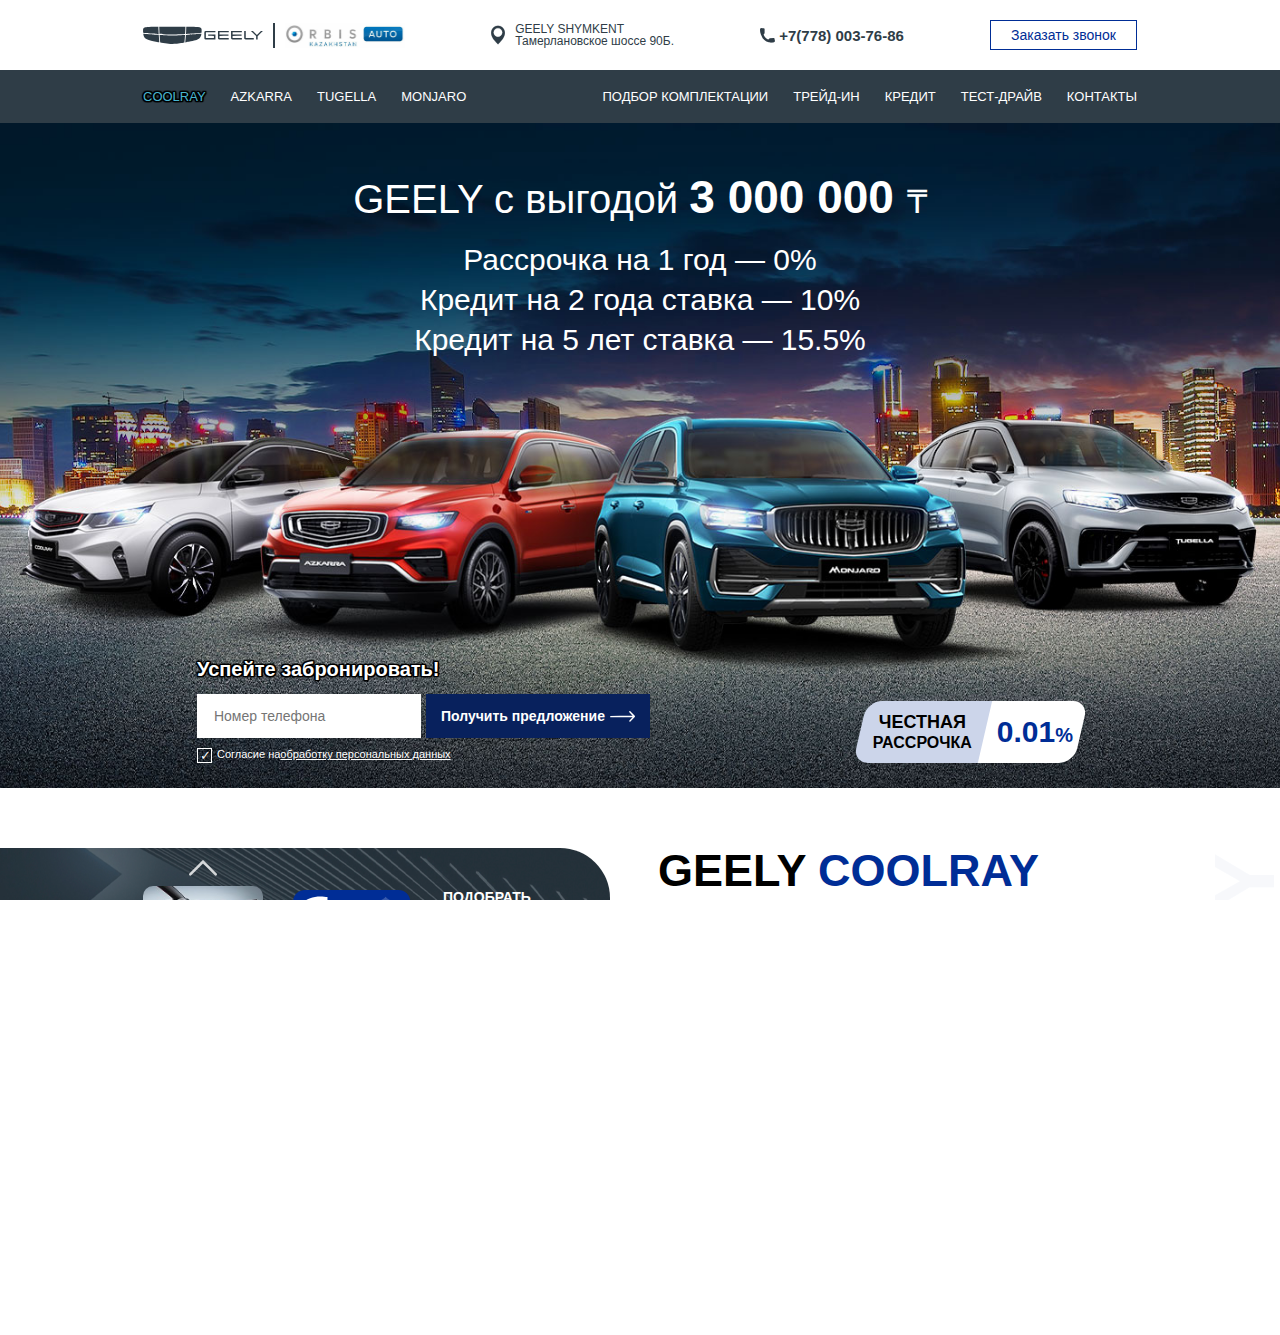
==== commit 245e4de4: "poup" ====
--- a/index.html
+++ b/index.html
@@ -22,22 +22,22 @@
 
     <!--'ХЕДЕР'-->
 <header class="header">
-  <div class="header__container container">
-    <div class="header__logo">
-      <img src="img/svg/geely-logo.svg" alt="GEELY">
-      <div class="header__line-logo"></div>
-      <img src="img/orbis.jpg" alt="Orbis AUTO">
+    <div class="header__container container">
+        <div class="header__logo">
+            <img src="img/svg/geely-logo.svg" alt="GEELY">
+            <div class="header__line-logo"></div>
+            <img src="img/orbis.jpg" alt="Orbis AUTO">
+        </div>
+        <div class="header__address">
+            <img class="header__address-img" src="img/svg/map-mark.svg" alt="map">
+            <p class="header__address-text">GEELY SHYMKENT<br>Тамерлановское шоссе 90Б.</p>
+        </div>
+        <div class="header__phone-container">
+            <img class="header__phone-img" src="img/svg/phone.svg" alt="&#9990">
+            <p class="header__phone-text">+7(778) 003-76-86</p>
+        </div>
+        <a href="#advertisingFormBlock" class="header__btn advertising-form-block">Заказать звонок</a>
     </div>
-    <div class="header__address">
-      <img class="header__address-img" src="img/svg/map-mark.svg" alt="map">
-      <p class="header__address-text">GEELY SHYMKENT<br>Тамерлановское шоссе 90Б.</p>
-    </div>
-    <div class="header__phone-container">
-      <img class="header__phone-img" src="img/svg/phone.svg" alt="&#9990">
-      <p class="header__phone-text">+7(778) 003-76-86</p>
-    </div>
-    <div class="header__btn">Заказать звонок</div>
-  </div>
 </header>
     <main>
         <h1>GEELY с выгодой 3 000 000 &#8376;</h1>
@@ -59,57 +59,58 @@
         <nav class="navigation-block__menu">
             <div class="navigation-block__btn-exit">ВЫХОД</div>
             <img class="navigation-block__logo" src="img/svg/geely-logo-white.svg" alt="">
-            <li class="navigation-block__link menu-link active-nav-link">Подбор комплектации</li>
-            <li class="navigation-block__link menu-link">Трейд-ин</li>
-            <li class="navigation-block__link menu-link">Кредит</li>
-            <li class="navigation-block__link menu-link">Тест-драйв</li>
-            <li class="navigation-block__link menu-link">Контакты</li>
+            <a href="#advertisingFormBlock" class="navigation-block__link  advertising-form-block">Подбор
+                комплектации</a>
+            <a href="#advertisingFormBlock" class="navigation-block__link advertising-form-block">Трейд-ин</a>
+            <a href="#advertisingFormBlock" class="navigation-block__link  advertising-form-block">Кредит</a>
+            <a href="#advertisingFormBlock" class="navigation-block__link  advertising-form-block">Тест-драйв</a>
+            <a href="#advertisingContacts" class="navigation-block__link  advertising-form-block">Контакты</a>
         </nav>
     </div>
 </section>
         <!--'РЕКЛАМНЫЙ БЛОК'-->
 <section class="advertising-block">
-  <div class="advertising-block__bg"><img id="banner" src="img/banner1.jpg" alt=""></div>
-  <div class="advertising-block__container container">
-    <!--'ТЕКСТОВЫЙ блок'-->
-    <div class="advertising-block__text-wrapper">
-      <h2 class="advertising-block__title ">GEELY с выгодой <span>3 000 000 </span><span>&#8376;</span></h2>
-      <p class="advertising-block__subtitle ">Рассрочка на 1 год &mdash; 0% <br>Кредит на 2 года ставка &mdash; 10%
-        <br>Кредит на 5 лет ставка &mdash; 15.5% <br>
-      </p>
+    <div class="advertising-block__bg"><img id="banner" src="img/banner1.jpg" alt=""></div>
+    <div class="advertising-block__container container">
+        <!--'ТЕКСТОВЫЙ блок'-->
+        <div class="advertising-block__text-wrapper">
+            <h2 class="advertising-block__title ">GEELY с выгодой <span>3 000 000 </span><span>&#8376;</span></h2>
+            <p class="advertising-block__subtitle ">Рассрочка на 1 год &mdash; 0% <br>Кредит на 2 года ставка &mdash; 10%
+                <br>Кредит на 5 лет ставка &mdash; 15.5% <br>
+            </p>
+        </div>
+        <!--'Блок миниформы'-->
+        <div class="advertising-block__form-block">
+            <form class="advertising-block__form">
+                <!--'телефон'-->
+                <p>Успейте забронировать!</p>
+                <input type="phone" placeholder="Номер телефона" id="phone" required>
+                <!--'кнопка отправки'-->
+                <button class="advertising-block__btn-form" type="submit" id="btnForm">Получить предложение
+                    <img src="img/svg/arrow-btn.svg" alt=""></button>
+                <!--'чекбокс'-->
+                <div class="advertising-block__checkbox">
+
+                    <input id="formAgreement" checked type="checkbox" name="agreement" class="advertising-block__checkbox-input">
+                    <label for="formAgreement" class="advertising-block__checkbox-label">Согласие на <span
+                            class="advertising-block__link"> обработку персональных данных</span>
+                    </label>
+
+                </div>
+            </form>
+            <!--'лейбл расрочки'-->
+            <div class="advertising-block__label-wrapper">
+                <div class="advertising-block__section">
+                    <p>Честная</p>
+                    <p>Рассрочка</p>
+                </div>
+                <div class="advertising-block__section">
+                    <p>0.01<span>%</span></p>
+
+                </div>
+            </div>
+        </div>
     </div>
-    <!--'Блок миниформы'-->
-    <div class="advertising-block__form-block">
-      <form class="advertising-block__form">
-        <!--'телефон'-->
-        <p>Успейте забронировать!</p>
-        <input type="phone" placeholder="Номер телефона" id="phone" required>
-        <!--'кнопка отправки'-->
-        <button class="advertising-block__btn-form" type="button" id="btnForm">Получить предложение
-          <img src="img/svg/arrow-btn.svg" alt=""></button>
-        <!--'чекбокс'-->
-        <div class="advertising-block__checkbox">
-
-          <input id="formAgreement" checked type="checkbox" name="agreement" class="advertising-block__checkbox-input">
-          <label for="formAgreement" class="advertising-block__checkbox-label">Согласие на <span
-              class="advertising-block__link"> обработку персональных данных</span>
-          </label>
-
-        </div>
-      </form>
-      <!--'лейбл расрочки'-->
-      <div class="advertising-block__label-wrapper">
-        <div class="advertising-block__section">
-          <p>Честная</p>
-          <p>Рассрочка</p>
-        </div>
-        <div class="advertising-block__section">
-          <p>0.01<span>%</span></p>
-
-        </div>
-      </div>
-    </div>
-  </div>
 </section>
         <section class="info-block">
     <div class="info-block__bg" id="infoBlockImgBg"><img src="img/bg.jpg" alt=""></div>
@@ -118,59 +119,43 @@
         <div class=" info-block__photo-slider photo-slider">
 
             <div class="photo-slider__item">
-                <img src="img/car/interier/1.jpg" alt="car">
-            </div>
-
-            <div class="photo-slider__item">
-                <img src="img/car/interier/2.jpg" alt="car">
-            </div>
-
-            <div class="photo-slider__item">
-                <img src="img/car/interier/3.jpg" alt="car">
-            </div>
-
-            <div class="photo-slider__item">
-                <img src="img/car/interier/4.jpg" alt="car">
-            </div>
-
-            <div class="photo-slider__item">
-                <img src="img/car/interier/5.jpg" alt="car">
-            </div>
-
-            <div class="photo-slider__item">
-                <img src="img/car/exterier/1.jpg" alt="car">
-            </div>
-
-            <div class="photo-slider__item">
-                <img src="img/car/exterier/2.jpg" alt="car">
-            </div>
-
-            <div class="photo-slider__item">
-                <img src="img/car/exterier/3.jpg" alt="car">
-            </div>
-
-            <div class="photo-slider__item">
-                <img src="img/car/exterier/4.jpg" alt="car">
-            </div>
-
-            <div class="photo-slider__item">
-                <img src="img/car/exterier/5.jpg" alt="car">
-            </div>
-
-            <div class="photo-slider__item">
-                <img src="img/car/exterier/6.jpg" alt="car">
-            </div>
-
-            <div class="photo-slider__item">
-                <img src="img/car/exterier/7.jpg" alt="car">
-            </div>
-
-            <div class="photo-slider__item">
-                <img src="img/car/exterier/8.jpg" alt="car">
-            </div>
-
-            <div class="photo-slider__item">
-                <img src="img/car/exterier/9.jpg" alt="car">
+                <img src="img/coolray/interier/1.jpg" alt="car">
+            </div>
+
+            <div class="photo-slider__item">
+                <img src="img/coolray/interier/2.jpg" alt="car">
+            </div>
+
+            <div class="photo-slider__item">
+                <img src="img/coolray/interier/3.jpg" alt="car">
+            </div>
+
+            <div class="photo-slider__item">
+                <img src="img/coolray/interier/4.jpg" alt="car">
+            </div>
+
+            <div class="photo-slider__item">
+                <img src="img/coolray/interier/5.jpg" alt="car">
+            </div>
+
+            <div class="photo-slider__item">
+                <img src="img/coolray/exterier/1.jpg" alt="car">
+            </div>
+
+            <div class="photo-slider__item">
+                <img src="img/coolray/exterier/2.jpg" alt="car">
+            </div>
+
+            <div class="photo-slider__item">
+                <img src="img/coolray/exterier/3.jpg" alt="car">
+            </div>
+
+            <div class="photo-slider__item">
+                <img src="img/coolray/exterier/4.jpg" alt="car">
+            </div>
+
+            <div class="photo-slider__item">
+                <img src="img/coolray/exterier/5.jpg" alt="car">
             </div>
         </div>
         <!----------'Слайдер-авто'------------->
@@ -185,16 +170,16 @@
                             <img src="img/svg/label-6yers.svg" alt="6 Лет Гарантии">
                         </div>
                         <!--'Кнопка '-->
-                        <button class="car-slider__btn btn-equipment" type="button">Подобрать<br>Комплектацию<br>
-                            <div class="car-slider__btn-img-group">
-                                <img class="car-slider__btn-img-car" src="img/car/mini-car.png" alt="">
-                                <img class="car-slider__btn-img-arrow" src="img/svg/arrow-btn.svg" alt="">
-                            </div>
-                        </button>
-                    </div>
-                    <!--'фото активного авто'-->
-                    <div class="car-slider__car-photo">
-                        <img data-lazy="img/car/1.png" alt="car">
+                        <button class="car-slider__btn btn-equipment advertising-form-block" href="#advertisingFormBlock" type="button">Подобрать<br>Комплектацию<br>
+                            <div class="car-slider__btn-img-group">
+                                <img class="car-slider__btn-img-car" src="img/coolray/mini-car.png" alt="">
+                                <img class="car-slider__btn-img-arrow" src="img/svg/arrow-btn.svg" alt="">
+                            </div>
+                        </button>
+                    </div>
+                    <!--'фото активного авто'-->
+                    <div class="car-slider__car-photo">
+                        <img class="car-splice" src="img/coolray/1.png" alt="car">
                     </div>
                 </div>
                 <!--'2слайд'-->
@@ -206,16 +191,16 @@
                             <img src="img/svg/label-6yers.svg" alt="6 Лет Гарантии">
                         </div>
                         <!--'Кнопка '-->
-                        <button class="car-slider__btn btn-equipment" type="button">Подобрать<br>Комплектацию<br>
-                            <div class="car-slider__btn-img-group">
-                                <img class="car-slider__btn-img-car" src="img/car/mini-car.png" alt="">
-                                <img class="car-slider__btn-img-arrow" src="img/svg/arrow-btn.svg" alt="">
-                            </div>
-                        </button>
-                    </div>
-                    <!--'фото активного авто'-->
-                    <div class="car-slider__car-photo">
-                        <img data-lazy="img/car/2.png" alt="car">
+                        <button class="car-slider__btn btn-equipment advertising-form-block" href="#advertisingFormBlock" type="button">Подобрать<br>Комплектацию<br>
+                            <div class="car-slider__btn-img-group">
+                                <img class="car-slider__btn-img-car" src="img/coolray/mini-car.png" alt="">
+                                <img class="car-slider__btn-img-arrow" src="img/svg/arrow-btn.svg" alt="">
+                            </div>
+                        </button>
+                    </div>
+                    <!--'фото активного авто'-->
+                    <div class="car-slider__car-photo">
+                        <img class="car-splice" src="img/coolray/2.png" alt="car">
                     </div>
                 </div>
                 <!--'3слайд'-->
@@ -227,16 +212,16 @@
                             <img src="img/svg/label-6yers.svg" alt="6 Лет Гарантии">
                         </div>
                         <!--'Кнопка '-->
-                        <button class="car-slider__btn btn-equipment" type="button">Подобрать<br>Комплектацию<br>
-                            <div class="car-slider__btn-img-group">
-                                <img class="car-slider__btn-img-car" src="img/car/mini-car.png" alt="">
-                                <img class="car-slider__btn-img-arrow" src="img/svg/arrow-btn.svg" alt="">
-                            </div>
-                        </button>
-                    </div>
-                    <!--'фото активного авто'-->
-                    <div class="car-slider__car-photo">
-                        <img data-lazy="img/car/3.png" alt="car">
+                        <button class="car-slider__btn btn-equipment advertising-form-block" href="#advertisingFormBlock" type="button">Подобрать<br>Комплектацию<br>
+                            <div class="car-slider__btn-img-group">
+                                <img class="car-slider__btn-img-car" src="img/coolray/mini-car.png" alt="">
+                                <img class="car-slider__btn-img-arrow" src="img/svg/arrow-btn.svg" alt="">
+                            </div>
+                        </button>
+                    </div>
+                    <!--'фото активного авто'-->
+                    <div class="car-slider__car-photo">
+                        <img data-lazy="img/coolray/3.png" alt="car">
                     </div>
                 </div>
                 <!--'4слайд'-->
@@ -248,16 +233,16 @@
                             <img src="img/svg/label-6yers.svg" alt="6 Лет Гарантии">
                         </div>
                         <!--'Кнопка '-->
-                        <button class="car-slider__btn btn-equipment" type="button">Подобрать<br>Комплектацию<br>
-                            <div class="car-slider__btn-img-group">
-                                <img class="car-slider__btn-img-car" src="img/car/mini-car.png" alt="">
-                                <img class="car-slider__btn-img-arrow" src="img/svg/arrow-btn.svg" alt="">
-                            </div>
-                        </button>
-                    </div>
-                    <!--'фото активного авто'-->
-                    <div class="car-slider__car-photo">
-                        <img data-lazy="img/car/4.png" alt="car">
+                        <button class="car-slider__btn btn-equipment advertising-form-block" href="#advertisingFormBlock" type="button">Подобрать<br>Комплектацию<br>
+                            <div class="car-slider__btn-img-group">
+                                <img class="car-slider__btn-img-car" src="img/coolray/mini-car.png" alt="">
+                                <img class="car-slider__btn-img-arrow" src="img/svg/arrow-btn.svg" alt="">
+                            </div>
+                        </button>
+                    </div>
+                    <!--'фото активного авто'-->
+                    <div class="car-slider__car-photo">
+                        <img data-lazy="img/coolray/4.png" alt="car">
                     </div>
                 </div>
                 <!--'5слайд'-->
@@ -269,16 +254,16 @@
                             <img src="img/svg/label-6yers.svg" alt="6 Лет Гарантии">
                         </div>
                         <!--'Кнопка '-->
-                        <button class="car-slider__btn btn-equipment" type="button">Подобрать<br>Комплектацию<br>
-                            <div class="car-slider__btn-img-group">
-                                <img class="car-slider__btn-img-car" src="img/car/mini-car.png" alt="">
-                                <img class="car-slider__btn-img-arrow" src="img/svg/arrow-btn.svg" alt="">
-                            </div>
-                        </button>
-                    </div>
-                    <!--'фото активного авто'-->
-                    <div class="car-slider__car-photo">
-                        <img data-lazy="img/car/5.png" alt="car">
+                        <button class="car-slider__btn btn-equipment advertising-form-block" href="#advertisingFormBlock" type="button">Подобрать<br>Комплектацию<br>
+                            <div class="car-slider__btn-img-group">
+                                <img class="car-slider__btn-img-car" src="img/coolray/mini-car.png" alt="">
+                                <img class="car-slider__btn-img-arrow" src="img/svg/arrow-btn.svg" alt="">
+                            </div>
+                        </button>
+                    </div>
+                    <!--'фото активного авто'-->
+                    <div class="car-slider__car-photo">
+                        <img data-lazy="img/coolray/5.png" alt="car">
                     </div>
                 </div>
             </div>
@@ -320,15 +305,15 @@
         <!--'блок кнопок'-->
         <div class="info-block__btn-group">
             <!--'1'-->
-            <button class="info-block__btn " id="btnTestDrive" type="button">
+            <button class="info-block__btn advertising-form-block" href="#advertisingFormBlock" id="btnTestDrive">
                 <p>Записаться на тестдрайв</p> <img src="img/svg/arrow-btn.svg" alt="">
             </button>
             <!--'2'-->
-            <button class="info-block__btn " id="btnInstallment" type="button">
+            <button class="info-block__btn advertising-form-block" href="#advertisingFormBlock" id="btnInstallment" type="button">
                 <p>Частная рассрочка <b>0.01%</b></p> <img src="img/svg/arrow-btn.svg" alt="">
             </button>
             <!--'3'-->
-            <button class="info-block__btn " id="btnPrice" type="button">
+            <button class="info-block__btn advertising-form-block" href="#advertisingFormBlock" id="btnPrice" type="button">
                 <p>Узнать цену</p> <img src="img/svg/arrow-btn.svg" alt="">
             </button>
         </div>
@@ -343,9 +328,43 @@
 
 
     <!--'POPUP'-->
+    <section class="form-popup" id="advertisingFormBlock" style="display: none;">
+    <form class="form-popup__form-container">
+        <!--'заголовок'-->
+        <p class="form-popup__title" id="formPopupTitle">Связаться с нами!</p>
+        <!--'изображения'-->
+        <div class="form-popup__img-group">
+            <div class="form-popup__label">
+                <img src="img/svg/geely-logo-white.svg" alt="Label">
+                <img src="img/svg/label-6yers.svg" alt="Label">
+            </div>
+            <div class="form-popup__car-photo">
+                <img src="img/coolray/2.png" alt="Car-photo">
+            </div>
+        </div>
+        <!--'телефон'-->
+        <div class="form-popup__input-block">
+            <input class="form-popup__phone-input" type="phone" placeholder="Номер телефона" id="phonePopup" required>
+            <div class="form-popup__err-massage">11</div>
+        </div>
+        <!--'кнопка отправки'-->
+        <button class="form-popup__btn-form" type="submit" id="btnFormPopup">Отправить
+        </button>
+        <!--'чекбокс'-->
+        <div class="form-popup__checkbox">
+            <input id="formAgreement" checked type="checkbox" name="agreement" class="form-popup__checkbox-input">
+            <label for="formAgreement" class="form-popup__checkbox-label">Согласие на <span class="form-popup__link">
+                    обработку персональных данных</span>
+            </label>
+
+        </div>
+    </form>
+
+</section>
     <!--'Script'-->
     <script src="libs/slick.min.js"></script>
     <script src="libs/jquery.fancybox.min.js"></script>
+    <!--<script src="libs/jquery.fancybox-1.3.4.pack.js"></script>-->
     <script src="libs/jquery.maskedinput.min.js"></script>
     <script src="js/index.js"></script>
 </body>
--- a/css/style.css
+++ b/css/style.css
@@ -133,7 +133,7 @@
   font-weight: bold !important; }
 
 .active-nav-link {
-  color: #49b6d0;
+  color: #49b6d0 !important;
   text-shadow: 0 -1px 1px #000000, 0 -1px 1px #000000, 0 1px 1px #000000, 0 1px 1px #000000, -1px 0 1px #000000, 1px 0 1px #000000, -1px 0 1px #000000, 1px 0 1px #000000, -1px -1px 1px #000000, 1px -1px 1px #000000, -1px 1px 1px #000000, 1px 1px 1px #000000, -1px -1px 1px #000000, 1px -1px 1px #000000, -1px 1px 1px #000000, 1px 1px 1px #000000;
   cursor: default !important; }
   .active-nav-link:hover {
@@ -504,6 +504,7 @@
     line-height: 13px;
     font-style: normal; }
   .navigation-block__link {
+    color: #ffffff;
     list-style: none;
     cursor: pointer; }
     .navigation-block__link:hover {
@@ -724,9 +725,9 @@
     line-height: 51px;
     font-style: normal; }
   .advertising-block__form-block {
-    display: -webkit-box;
-    display: -ms-flexbox;
-    display: flex;
+    display: -webkit-box !important;
+    display: -ms-flexbox !important;
+    display: flex !important;
     gap: 100px; }
   .advertising-block__form {
     width: 660px;
@@ -787,9 +788,13 @@
     align-items: center;
     color: #ffffff;
     background-color: #08215d; }
+  .form-popup__form-container > .advertising-block__btn-form {
+  -ms-grid-row: 7;
+  -ms-grid-column: 1; }
     .advertising-block__btn-form img {
       width: 40px;
       height: 25px;
+      margin-left: 5px;
       -webkit-filter: invert(1);
       filter: invert(1); }
     .advertising-block__btn-form:hover {
@@ -798,6 +803,10 @@
     -ms-grid-row: 5;
     -ms-grid-column: 3;
     grid-area: checkbox; }
+  .form-popup__form-container > .advertising-block__checkbox {
+  -ms-grid-row: 9;
+  -ms-grid-column: 1;
+  -ms-grid-column-span: 1; }
   .advertising-block__checkbox-input {
     grid-area: unset !important;
     display: none; }
@@ -2592,6 +2601,292 @@
     width: 230vw;
     top: 30vw; } }
 
+.form-popup {
+  position: relative;
+  width: -webkit-max-content;
+  width: -moz-max-content;
+  width: max-content;
+  height: -webkit-max-content;
+  height: -moz-max-content;
+  height: max-content; }
+  .form-popup__form-container {
+    width: 400px;
+    display: -ms-grid;
+    display: grid;
+    grid-template-areas: 'title' 'group-img' 'input' 'btn' 'checkbox';
+    -ms-grid-rows: ;
+    grid-template-rows: repeat(5 -webkit-max-content);
+    grid-template-rows: repeat(5 max-content);
+    row-gap: 20px;
+    -webkit-box-pack: center;
+    -ms-flex-pack: center;
+    justify-content: center; }
+  .form-popup__title {
+    -ms-grid-row: 1;
+    -ms-grid-column: 1;
+    -ms-grid-column-span: 3;
+    display: block;
+    width: -webkit-max-content;
+    width: -moz-max-content;
+    width: max-content;
+    grid-area: title;
+    font-size: 30px;
+    font-weight: 800;
+    line-height: 40px;
+    font-style: normal;
+    color: #ffffff;
+    margin: auto; }
+  .form-popup__form-container > .form-popup__title {
+  -ms-grid-row: 1;
+  -ms-grid-column: 1;
+  -ms-grid-column-span: 1; }
+  .form-popup__img-group {
+    -ms-grid-row: 3;
+    -ms-grid-column: 1;
+    grid-area: group-img;
+    width: 100%;
+    display: -webkit-box;
+    display: -ms-flexbox;
+    display: flex;
+    -webkit-box-pack: center;
+    -ms-flex-pack: center;
+    justify-content: center;
+    gap: 5%; }
+  .form-popup__car-photo {
+    grid-area: car-photo;
+    width: 60%;
+    height: -webkit-max-content;
+    height: -moz-max-content;
+    height: max-content; }
+    .form-popup__car-photo img {
+      width: 100%;
+      height: auto; }
+  .form-popup__label {
+    width: 25%;
+    height: 100%;
+    display: -webkit-box;
+    display: -ms-flexbox;
+    display: flex;
+    -webkit-box-orient: vertical;
+    -webkit-box-direction: normal;
+    -ms-flex-direction: column;
+    flex-direction: column;
+    -webkit-box-pack: justify;
+    -ms-flex-pack: justify;
+    justify-content: space-between; }
+    .form-popup__label img {
+      width: 100%;
+      height: auto; }
+  .form-popup__phone-input, .form-popup__btn-form {
+    height: 56px;
+    min-width: -webkit-max-content;
+    min-width: -moz-max-content;
+    min-width: max-content;
+    width: 100%;
+    margin: auto;
+    padding: 20px 25px;
+    font-size: 20px;
+    font-weight: unset;
+    line-height: 20px;
+    font-style: normal; }
+  .form-popup__input-block {
+    -ms-grid-row: 3;
+    -ms-grid-row-span: 3;
+    -ms-grid-column: 1;
+    grid-area: input; }
+  .form-popup__form-container > .form-popup__input-block {
+  -ms-grid-row: 5;
+  -ms-grid-row-span: 1;
+  -ms-grid-column: 1; }
+  .form-popup__phone-input {
+    border: 2px solid #ffffff; }
+    .form-popup__phone-input:hover {
+      border: 2px solid #002d96; }
+    .form-popup__phone-input:focus {
+      border: 2px solid #49b6d0; }
+  .form-popup__err-massage {
+    width: 100%;
+    height: 15px;
+    font-size: 15px;
+    padding-top: 5px;
+    color: #f87070;
+    text-align: center; }
+  .form-popup__btn-form {
+    -ms-grid-row: 3;
+    -ms-grid-column: 3;
+    grid-area: btn;
+    text-align: center;
+    text-transform: uppercase;
+    color: #ffffff;
+    background-color: #08215d; }
+  .form-popup__form-container > .form-popup__btn-form {
+  -ms-grid-row: 7;
+  -ms-grid-column: 1; }
+    .form-popup__btn-form:hover {
+      background-color: #002d96; }
+  .form-popup__checkbox {
+    -ms-grid-row: 5;
+    -ms-grid-column: 3;
+    grid-area: checkbox;
+    width: -webkit-max-content;
+    width: -moz-max-content;
+    width: max-content;
+    color: #ffffff; }
+  .form-popup__form-container > .form-popup__checkbox {
+  -ms-grid-row: 9;
+  -ms-grid-column: 1;
+  -ms-grid-column-span: 1; }
+  .form-popup__checkbox-input {
+    grid-area: unset !important;
+    display: none; }
+  .form-popup__checkbox-label {
+    position: relative;
+    display: -webkit-box;
+    display: -ms-flexbox;
+    display: flex;
+    font-size: 14px;
+    font-weight: unset;
+    line-height: 16px;
+    font-style: normal; }
+    .form-popup__checkbox-label:before {
+      content: '';
+      -ms-flex-item-align: start;
+      align-self: flex-start;
+      width: 15px;
+      height: 15px;
+      padding-left: 2px;
+      margin-right: 5px;
+      font-size: 13px;
+      font-weight: unset;
+      line-height: 13px;
+      font-style: normal;
+      border: 1px solid #ffffff;
+      cursor: pointer; }
+  .form-popup__checkbox-input:checked + .form-popup__checkbox-label::before {
+    content: ' ✓'; }
+  .form-popup__link {
+    text-decoration: underline;
+    cursor: pointer; }
+
+.fancybox-content {
+  background-color: #2f3d47 !important; }
+
+.fancybox-close-small {
+  color: #cccccc !important; }
+  .fancybox-close-small:hover {
+    color: #49b6d0 !important; }
+
+@media (max-width: 520px) {
+  .form-popup__form-container {
+    width: 250px;
+    row-gap: 10px; }
+  .form-popup__title {
+    margin-bottom: 10px; }
+  .form-popup__img-group {
+    -ms-grid-row: 3;
+    -ms-grid-column: 1;
+    grid-area: group-img;
+    -webkit-box-orient: vertical;
+    -webkit-box-direction: normal;
+    -ms-flex-direction: column;
+    flex-direction: column;
+    -webkit-box-pack: center;
+    -ms-flex-pack: center;
+    justify-content: center;
+    -webkit-box-align: center;
+    -ms-flex-align: center;
+    align-items: center;
+    gap: 10px; }
+  @media (max-width: 1480px){
+  .form-popup__title {
+      -ms-grid-row: 1;
+      -ms-grid-column: 1;
+      -ms-grid-column-span: 3; }
+  .form-popup__input-block {
+      -ms-grid-row: 3;
+      -ms-grid-row-span: 1;
+      -ms-grid-column: 1; }
+  .form-popup__btn-form {
+      -ms-grid-row: 3;
+      -ms-grid-column: 3; }
+  .form-popup__checkbox {
+      -ms-grid-row: 5;
+      -ms-grid-column: 1;
+      -ms-grid-column-span: 3; } }
+  @media (max-width: 768px){
+  .form-popup__title {
+      -ms-grid-row: 1;
+      -ms-grid-column: 1;
+      -ms-grid-column-span: 3; }
+  .form-popup__input-block {
+      -ms-grid-row: 3;
+      -ms-grid-row-span: 1;
+      -ms-grid-column: 1; }
+  .form-popup__btn-form {
+      -ms-grid-row: 3;
+      -ms-grid-column: 3; }
+  .form-popup__checkbox {
+      -ms-grid-row: 5;
+      -ms-grid-column: 1;
+      -ms-grid-column-span: 3; } }
+  @media (max-width: 480px){
+    .form-popup__title {
+      -ms-grid-row: 1;
+      -ms-grid-column: 1;
+      -ms-grid-column-span: 1; }
+    .form-popup__input-block {
+      -ms-grid-row: 3;
+      -ms-grid-row-span: 1;
+      -ms-grid-column: 1; }
+    .form-popup__btn-form {
+      -ms-grid-row: 5;
+      -ms-grid-column: 1; }
+    .form-popup__checkbox {
+      -ms-grid-row: 7;
+      -ms-grid-column: 1;
+      -ms-grid-column-span: 1; } }
+  .form-popup__car-photo {
+    width: 80%; }
+  .form-popup__label {
+    width: 100%;
+    -webkit-box-orient: horizontal;
+    -webkit-box-direction: normal;
+    -ms-flex-direction: row;
+    flex-direction: row;
+    -ms-flex-pack: distribute;
+    justify-content: space-around; }
+    .form-popup__label img {
+      width: 25%; }
+  .form-popup__phone-input, .form-popup__btn-form {
+    height: 46px;
+    padding: 10px; }
+  .fancybox-content {
+    padding: 25px 44px !important; } }
+
+@media (max-width: 370px) {
+  .form-popup__form-container {
+    width: 250px; }
+  .form-popup__title {
+    margin-bottom: 5px;
+    font-size: 20px;
+    font-weight: 800;
+    line-height: 30px;
+    font-style: normal; }
+  .form-popup__phone-input, .form-popup__btn-form {
+    height: 30px;
+    padding: 5px;
+    font-size: 14px;
+    font-weight: unset;
+    line-height: 14px;
+    font-style: normal; }
+  .form-popup__checkbox-label {
+    font-size: 11px;
+    font-weight: unset;
+    line-height: 13px;
+    font-style: normal; }
+  .fancybox-content {
+    padding: 26px 14px !important; } }
+
 @media (max-width: 1480px) {
   :root {
     --widthContainer: 1024px; }
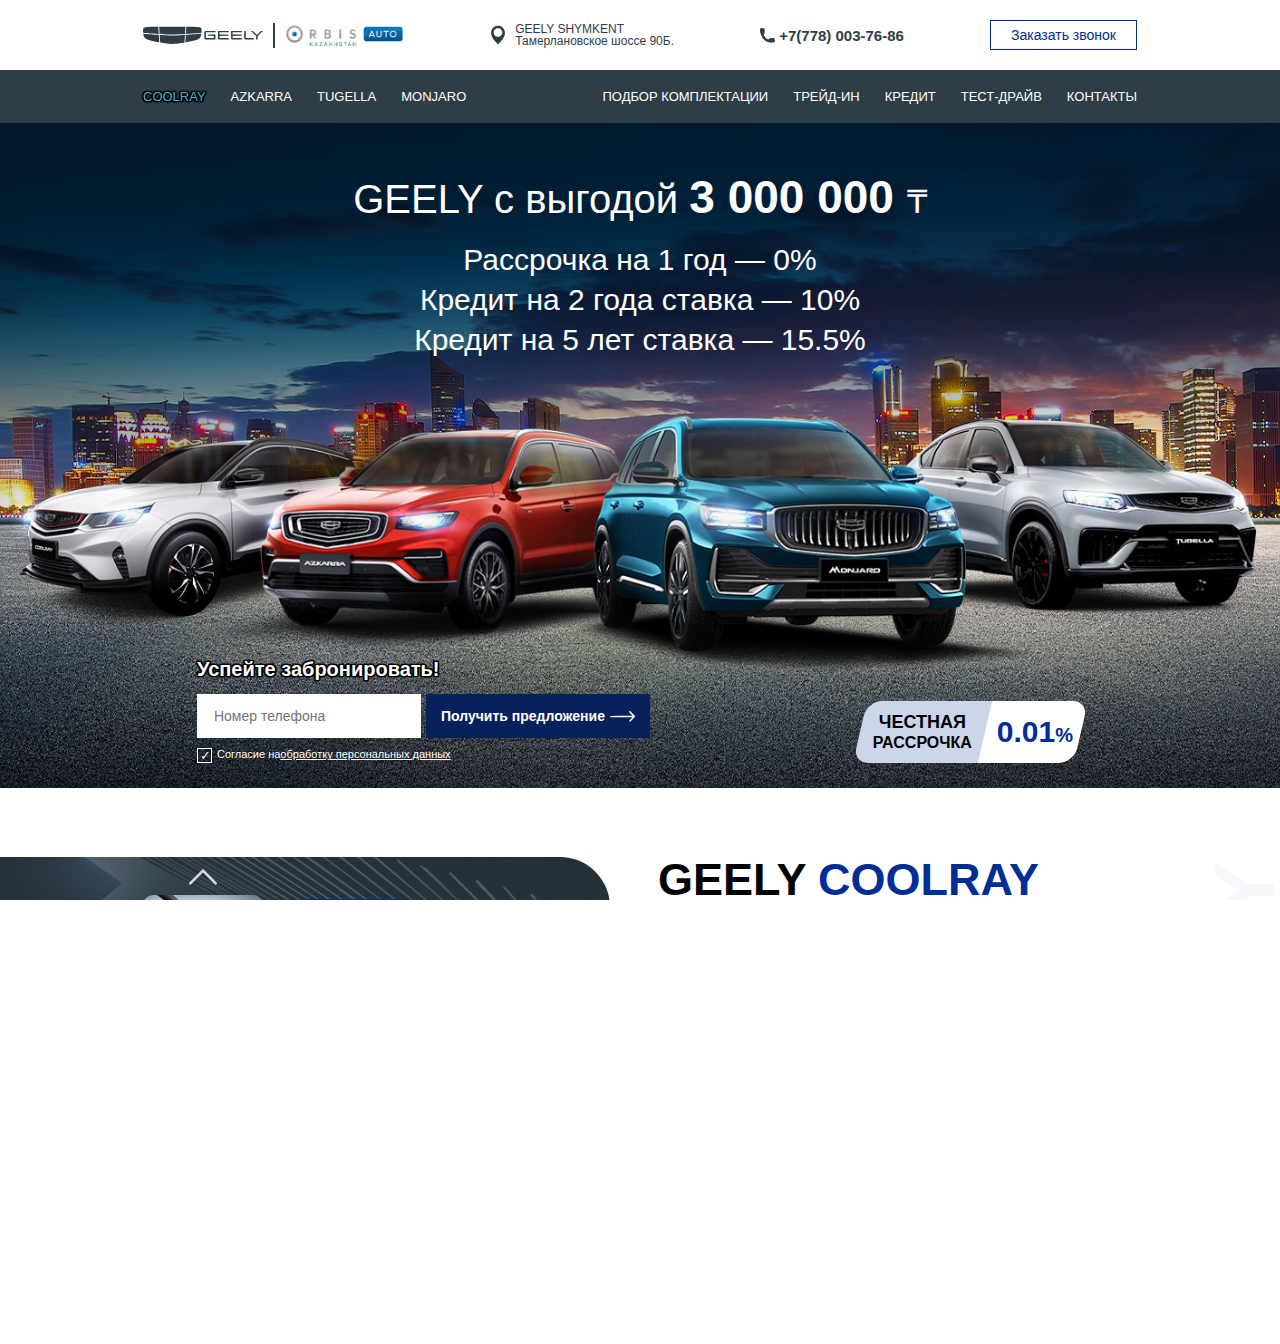
==== commit 4ad1fa1c: "добавлен слайдер в 1 блок" ====
--- a/index.html
+++ b/index.html
@@ -74,10 +74,22 @@
     <div class="advertising-block__container container">
         <!--'ТЕКСТОВЫЙ блок'-->
         <div class="advertising-block__text-wrapper">
-            <h2 class="advertising-block__title ">GEELY с выгодой <span>3 000 000 </span><span>&#8376;</span></h2>
-            <p class="advertising-block__subtitle ">Рассрочка на 1 год &mdash; 0% <br>Кредит на 2 года ставка &mdash; 10%
-                <br>Кредит на 5 лет ставка &mdash; 15.5% <br>
-            </p>
+            <div class="advertising-block__slide">
+                <h2 class="advertising-block__title ">GEELY с выгодой <span>3 000 000 </span><span>&#8376;</span></h2>
+                <p class="advertising-block__subtitle ">Рассрочка на 1 год &mdash; 0% <br>Кредит на 2 года ставка &mdash; 10%
+                    <br>Кредит на 5 лет ставка &mdash; 15.5% <br>
+                </p>
+            </div>
+            <div class="advertising-block__slide">
+                <h2 class="advertising-block__title ">Geely Monjaro 2023 </h2>
+                <p class="advertising-block__subtitle ">Абсолютно новый кроссовер Monjaro - премиальная модель Geely по уровню дизайна, материалов и технологий. Это новый флагман модельной гаммы Geely
+                </p>
+            </div>
+            <div class="advertising-block__slide">
+                <h2 class="advertising-block__title ">Geely Tugella 2023 </h2>
+                <p class="advertising-block__subtitle ">Купе-кроссовер Tugella – это премиальная модель в продуктовой линейке Geely по уровню дизайна, материалов и технологий.
+                </p>
+            </div>
         </div>
         <!--'Блок миниформы'-->
         <div class="advertising-block__form-block">
--- a/css/style.css
+++ b/css/style.css
@@ -702,7 +702,16 @@
     align-content: space-between;
     color: #ffffff; }
   .advertising-block__text-wrapper {
+    min-width: 0;
     text-align: center; }
+    .advertising-block__text-wrapper .slick-list {
+      overflow: hidden; }
+    .advertising-block__text-wrapper .slick-track {
+      display: -webkit-box;
+      display: -ms-flexbox;
+      display: flex; }
+  .advertising-block__slide {
+    cursor: pointer; }
   .advertising-block__title {
     margin-bottom: 30px;
     font-size: 43px;
@@ -723,7 +732,11 @@
     font-size: 35px;
     font-weight: unset;
     line-height: 51px;
-    font-style: normal; }
+    font-style: normal;
+    display: block;
+    min-height: 155px;
+    max-width: 70%;
+    margin: auto; }
   .advertising-block__form-block {
     display: -webkit-box !important;
     display: -ms-flexbox !important;
@@ -987,7 +1000,8 @@
     font-size: 30px;
     font-weight: unset;
     line-height: 40px;
-    font-style: normal; }
+    font-style: normal;
+    min-height: 140px; }
   .advertising-block__form-block {
     -ms-flex-pack: distribute;
     justify-content: space-around;
@@ -1206,11 +1220,13 @@
       font-style: normal; }
   .advertising-block__subtitle {
     text-align: start;
+    min-height: 80px;
     font-size: 16px;
     font-weight: unset;
-    line-height: 22px;
+    line-height: 19px;
     font-style: normal;
-    text-shadow: 0 -1px 1px #000000, 0 -1px 1px #000000, 0 1px 1px #000000, 0 1px 1px #000000, -1px 0 1px #000000, 1px 0 1px #000000, -1px 0 1px #000000, 1px 0 1px #000000, -1px -1px 1px #000000, 1px -1px 1px #000000, -1px 1px 1px #000000, 1px 1px 1px #000000, -1px -1px 1px #000000, 1px -1px 1px #000000, -1px 1px 1px #000000, 1px 1px 1px #000000; }
+    text-shadow: 0 -1px 1px #000000, 0 -1px 1px #000000, 0 1px 1px #000000, 0 1px 1px #000000, -1px 0 1px #000000, 1px 0 1px #000000, -1px 0 1px #000000, 1px 0 1px #000000, -1px -1px 1px #000000, 1px -1px 1px #000000, -1px 1px 1px #000000, 1px 1px 1px #000000, -1px -1px 1px #000000, 1px -1px 1px #000000, -1px 1px 1px #000000, 1px 1px 1px #000000;
+    margin: 0; }
   .advertising-block__form {
     width: 100%;
     grid-template-areas: 'title title' 'input btn' 'checkbox checkbox';
@@ -1319,11 +1335,12 @@
     .advertising-block__text-wrapper {
       z-index: 1;
       position: absolute;
-      height: 100%;
-      width: 100%;
-      padding: 4% 5px 20%;
-      display: -ms-grid;
-      display: grid;
+      width: 100%; }
+    .advertising-block__slide {
+      height: 105vw !important;
+      padding: 3% 5px 15vw !important;
+      display: -ms-grid !important;
+      display: grid !important;
       -ms-grid-columns: 100%;
       grid-template-columns: 100%;
       -ms-grid-rows: (-webkit-max-content)[2];
@@ -1353,8 +1370,18 @@
       -webkit-box-ordinal-group: 4;
       -ms-flex-order: 3;
       order: 3;
+      display: -webkit-box;
+      display: -ms-flexbox;
+      display: flex;
+      -webkit-box-align: end;
+      -ms-flex-align: end;
+      align-items: flex-end;
+      -webkit-box-pack: center;
+      -ms-flex-pack: center;
+      justify-content: center;
       text-align: center;
-      font-size: 5vw;
+      max-width: 100%;
+      font-size: 4vw;
       font-weight: unset;
       line-height: 110%;
       font-style: normal;
@@ -1471,16 +1498,18 @@
     -ms-grid-column: 1;
     -ms-grid-column-span: 1; } }
 
-@media (max-width: 350px) {
+@media (max-width: 360px) {
   .advertising-block {
-    height: 120vw; } }
+    height: 120vw !important; }
+    .advertising-block__slide {
+      padding: 4% 5px 7vw !important; } }
 
 .info-block {
   position: relative;
   z-index: 5;
   padding: 120px 0px 110px;
   background-color: #ffffff;
-  margin-top: -10px; }
+  margin-top: -1px; }
   .info-block__bg {
     position: absolute;
     z-index: 1;
@@ -1923,8 +1952,7 @@
 
 @media (max-width: 1480px) {
   .info-block {
-    padding: 70px 0px;
-    margin-top: -10px; }
+    padding: 70px 0px; }
     .info-block__bg {
       height: 420px;
       left: -30px; }
@@ -2036,98 +2064,96 @@
         height: 20px; } }
 
 @media (max-width: 1024px) {
-  .info-block {
-    margin-top: -10px; }
-    .info-block__bg {
-      height: 345px;
-      left: -10px; }
-    .info-block__container {
-      -ms-grid-columns: -webkit-max-content -webkit-max-content 40%;
-      -ms-grid-columns: max-content max-content 40%;
-      grid-template-columns: -webkit-max-content -webkit-max-content 40%;
-      grid-template-columns: max-content max-content 40%;
-      -ms-grid-rows: -webkit-max-content -webkit-max-content -webkit-max-content;
-      -ms-grid-rows: max-content max-content max-content;
-      grid-template-rows: -webkit-max-content -webkit-max-content -webkit-max-content;
-      grid-template-rows: max-content max-content max-content;
-      -webkit-column-gap: 10px;
-      column-gap: 10px;
-      row-gap: 17px; }
-    .info-block__photo-slider {
-      margin: 30px 0px; }
-    .info-block__car-slider-wrapper {
-      padding: 40px 0px 15px; }
-    .info-block__text-group {
-      padding-left: 5px; }
-    .info-block__title {
-      font-size: 32px;
+  .info-block__bg {
+    height: 345px;
+    left: -10px; }
+  .info-block__container {
+    -ms-grid-columns: -webkit-max-content -webkit-max-content 40%;
+    -ms-grid-columns: max-content max-content 40%;
+    grid-template-columns: -webkit-max-content -webkit-max-content 40%;
+    grid-template-columns: max-content max-content 40%;
+    -ms-grid-rows: -webkit-max-content -webkit-max-content -webkit-max-content;
+    -ms-grid-rows: max-content max-content max-content;
+    grid-template-rows: -webkit-max-content -webkit-max-content -webkit-max-content;
+    grid-template-rows: max-content max-content max-content;
+    -webkit-column-gap: 10px;
+    column-gap: 10px;
+    row-gap: 17px; }
+  .info-block__photo-slider {
+    margin: 30px 0px; }
+  .info-block__car-slider-wrapper {
+    padding: 40px 0px 15px; }
+  .info-block__text-group {
+    padding-left: 5px; }
+  .info-block__title {
+    font-size: 32px;
+    font-weight: 700;
+    line-height: 32px;
+    font-style: normal; }
+  .info-block__subtitle {
+    padding: 5px 22px;
+    margin-top: 10px;
+    font-size: 12px;
+    font-weight: 700;
+    line-height: 12px;
+    font-style: normal; }
+    .info-block__subtitle::before {
+      border-radius: 7px; }
+    .info-block__subtitle b {
+      font-size: 16px;
+      font-weight: 900;
+      line-height: 16px;
+      font-style: normal; }
+    .info-block__subtitle span {
+      font-size: 10px;
       font-weight: 700;
-      line-height: 32px;
-      font-style: normal; }
-    .info-block__subtitle {
-      padding: 5px 22px;
-      margin-top: 10px;
+      line-height: 10px;
+      font-style: normal; }
+  .info-block__card-group {
+    padding-left: 5px;
+    row-gap: 10px; }
+  .info-block__card {
+    height: -webkit-max-content;
+    height: -moz-max-content;
+    height: max-content;
+    font-size: 12px;
+    font-weight: 400;
+    line-height: 12px;
+    font-style: normal;
+    gap: 7px; }
+    .info-block__card img {
+      width: 25px;
+      height: auto; }
+    .info-block__card .txt-card-uper {
       font-size: 12px;
-      font-weight: 700;
+      font-weight: 900;
       line-height: 12px;
       font-style: normal; }
-      .info-block__subtitle::before {
-        border-radius: 7px; }
-      .info-block__subtitle b {
-        font-size: 16px;
-        font-weight: 900;
-        line-height: 16px;
-        font-style: normal; }
-      .info-block__subtitle span {
-        font-size: 10px;
-        font-weight: 700;
-        line-height: 10px;
-        font-style: normal; }
-    .info-block__card-group {
-      padding-left: 5px;
-      row-gap: 10px; }
-    .info-block__card {
-      height: -webkit-max-content;
-      height: -moz-max-content;
-      height: max-content;
-      font-size: 12px;
-      font-weight: 400;
-      line-height: 12px;
-      font-style: normal;
-      gap: 7px; }
-      .info-block__card img {
-        width: 25px;
-        height: auto; }
-      .info-block__card .txt-card-uper {
-        font-size: 12px;
-        font-weight: 900;
-        line-height: 12px;
-        font-style: normal; }
-      .info-block__card .sum-sale {
-        font-size: 17px;
-        font-weight: 900;
-        line-height: 17px;
-        font-style: normal; }
-    .info-block__btn-group {
-      padding-left: 5px;
-      gap: 12px; }
-    .info-block__btn {
-      padding: 10px 15px;
-      font-size: 14px;
-      font-weight: 500;
-      line-height: 14px;
-      font-style: normal; }
-      .info-block__btn b {
-        font-weight: 800 !important; }
-      .info-block__btn img {
-        width: 20px;
-        height: auto; }
-    .info-block__model-car {
-      right: -5px;
-      width: 60px; }
-      .info-block__model-car .model-car-text {
-        font-size: 70px;
-        line-height: 67px; }
+    .info-block__card .sum-sale {
+      font-size: 17px;
+      font-weight: 900;
+      line-height: 17px;
+      font-style: normal; }
+  .info-block__btn-group {
+    padding-left: 5px;
+    gap: 12px; }
+  .info-block__btn {
+    padding: 10px 15px;
+    font-size: 14px;
+    font-weight: 500;
+    line-height: 14px;
+    font-style: normal; }
+    .info-block__btn b {
+      font-weight: 800 !important; }
+    .info-block__btn img {
+      width: 20px;
+      height: auto; }
+  .info-block__model-car {
+    right: -5px;
+    width: 60px; }
+    .info-block__model-car .model-car-text {
+      font-size: 70px;
+      line-height: 67px; }
   .photo-slider__item img {
     width: 90px;
     height: auto;
@@ -2166,8 +2192,7 @@
 
 @media (max-width: 1024px) and (min-height: 1300px) {
   .info-block {
-    padding: 100px 0px;
-    margin-top: -5px; }
+    padding: 100px 0px; }
     .info-block__bg {
       height: 465px; }
     .info-block__container {
@@ -2234,8 +2259,7 @@
 
 @media (max-width: 768px) {
   .info-block {
-    padding: 30px 0px;
-    margin-top: -5px; }
+    padding: 30px 0px; }
     .info-block__bg {
       width: 100%;
       height: 510px;
@@ -2371,30 +2395,7 @@
       transform: rotateZ(90deg); }
   .car-slider {
     width: 380px;
-    margin-top: 0px;
-    /*
-        //КНОПКА ПОДБОР КОМПЛЕКТАЦИИ
-        &__btn {
-            @include fontSize(12px,
-            14px,
-            600);
-            &:hover>.car-slider__btn-img-group {
-                left: 2px;
-            }
-        }
-        &__btn-img-group {
-            margin-top: 5px;
-            left: -60px;
-            gap: 20px;
-        }
-       
-    &__btn-img-car {
-      width: 40px;
-    }
-    &__btn-img-arrow {
-      width: 30px;
-      height: 25px;
-    }*/ }
+    margin-top: 0px; }
     .car-slider__group-btn {
       gap: 0px;
       padding: 0px 0px 20px 6px;
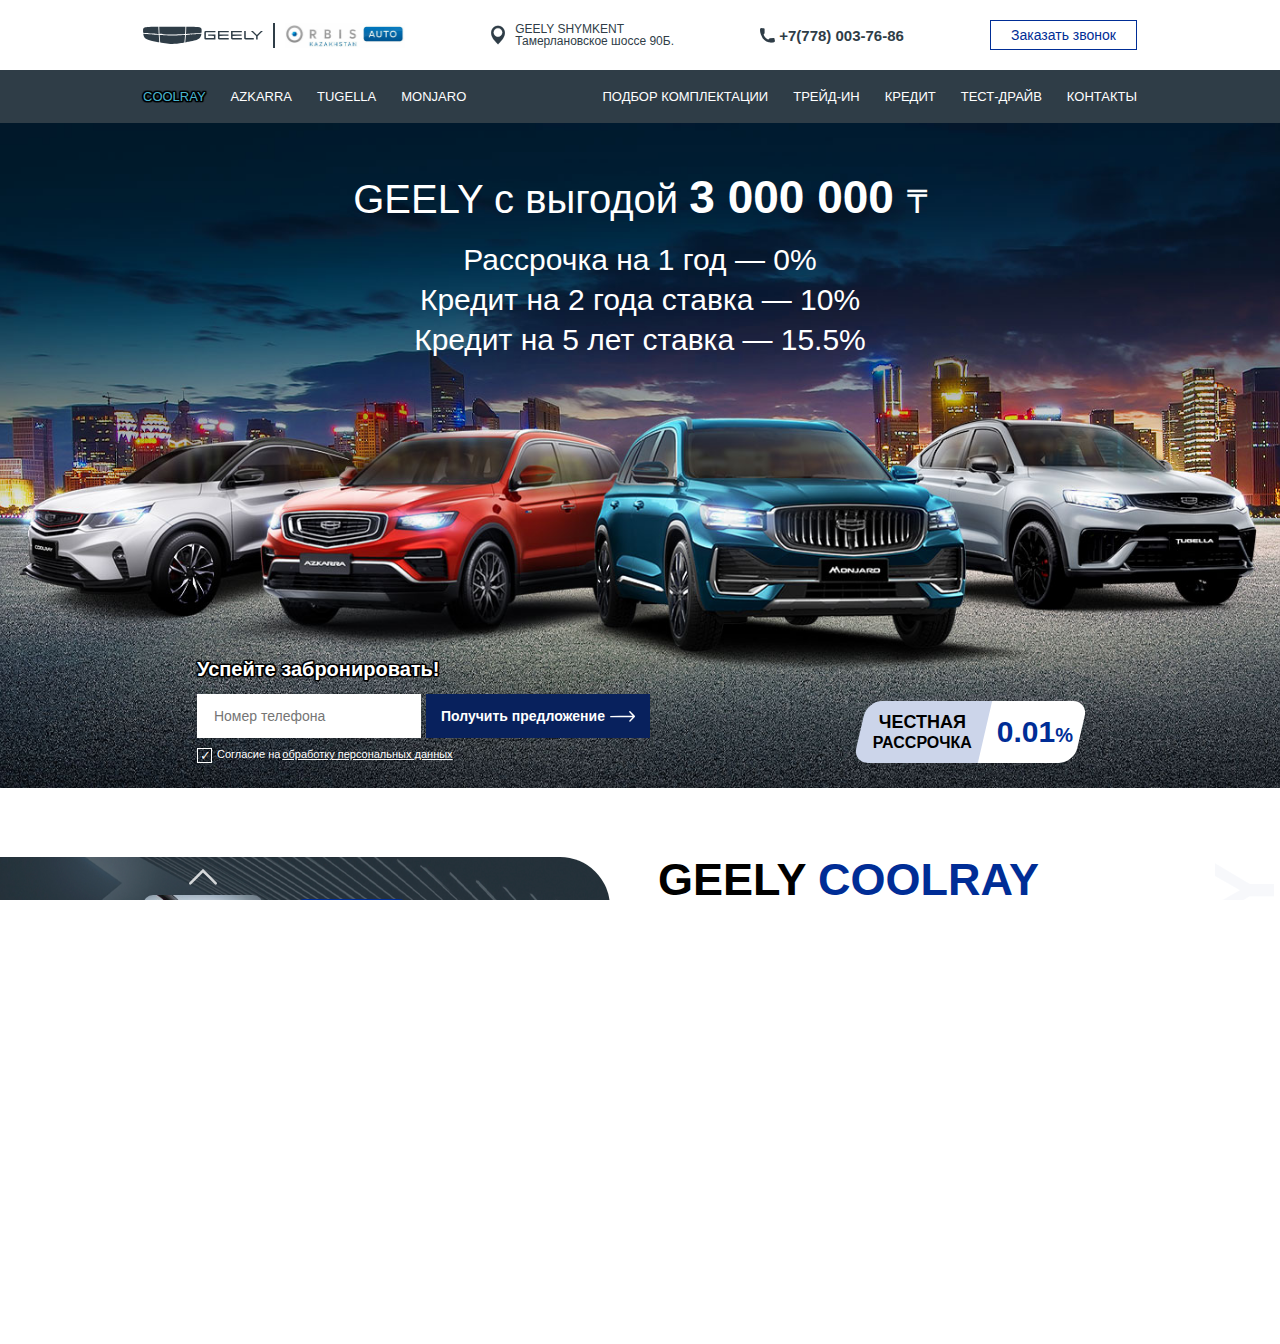
==== commit 581c71f9: "попапы контакты и политика" ====
--- a/index.html
+++ b/index.html
@@ -64,7 +64,7 @@
             <a href="#advertisingFormBlock" class="navigation-block__link advertising-form-block">Трейд-ин</a>
             <a href="#advertisingFormBlock" class="navigation-block__link  advertising-form-block">Кредит</a>
             <a href="#advertisingFormBlock" class="navigation-block__link  advertising-form-block">Тест-драйв</a>
-            <a href="#advertisingContacts" class="navigation-block__link  advertising-form-block">Контакты</a>
+            <a href="#contactPopup" class="navigation-block__link  advertising-form-block nav-contact-popup">Контакты</a>
         </nav>
     </div>
 </section>
@@ -104,8 +104,9 @@
                 <div class="advertising-block__checkbox">
 
                     <input id="formAgreement" checked type="checkbox" name="agreement" class="advertising-block__checkbox-input">
-                    <label for="formAgreement" class="advertising-block__checkbox-label">Согласие на <span
-                            class="advertising-block__link"> обработку персональных данных</span>
+                    <label for="formAgreement" class="advertising-block__checkbox-label">Согласие на <a
+                            class="advertising-block__link policy-popup" href="#policy"> обработку персональных
+                            данных</a>
                     </label>
 
                 </div>
@@ -131,43 +132,43 @@
         <div class=" info-block__photo-slider photo-slider">
 
             <div class="photo-slider__item">
-                <img src="img/coolray/interier/1.jpg" alt="car">
-            </div>
-
-            <div class="photo-slider__item">
-                <img src="img/coolray/interier/2.jpg" alt="car">
-            </div>
-
-            <div class="photo-slider__item">
-                <img src="img/coolray/interier/3.jpg" alt="car">
-            </div>
-
-            <div class="photo-slider__item">
-                <img src="img/coolray/interier/4.jpg" alt="car">
-            </div>
-
-            <div class="photo-slider__item">
-                <img src="img/coolray/interier/5.jpg" alt="car">
-            </div>
-
-            <div class="photo-slider__item">
-                <img src="img/coolray/exterier/1.jpg" alt="car">
-            </div>
-
-            <div class="photo-slider__item">
-                <img src="img/coolray/exterier/2.jpg" alt="car">
-            </div>
-
-            <div class="photo-slider__item">
-                <img src="img/coolray/exterier/3.jpg" alt="car">
-            </div>
-
-            <div class="photo-slider__item">
-                <img src="img/coolray/exterier/4.jpg" alt="car">
-            </div>
-
-            <div class="photo-slider__item">
-                <img src="img/coolray/exterier/5.jpg" alt="car">
+                <img class="car-splice" src="img/coolray/interier/1.jpg" alt="car">
+            </div>
+
+            <div class="photo-slider__item">
+                <img class="car-splice" src="img/coolray/interier/2.jpg" alt="car">
+            </div>
+
+            <div class="photo-slider__item">
+                <img class="car-splice" src="img/coolray/interier/3.jpg" alt="car">
+            </div>
+
+            <div class="photo-slider__item">
+                <img class="car-splice" src="img/coolray/interier/4.jpg" alt="car">
+            </div>
+
+            <div class="photo-slider__item">
+                <img class="car-splice" src="img/coolray/interier/5.jpg" alt="car">
+            </div>
+
+            <div class="photo-slider__item">
+                <img class="car-splice" src="img/coolray/exterier/1.jpg" alt="car">
+            </div>
+
+            <div class="photo-slider__item">
+                <img class="car-splice" src="img/coolray/exterier/2.jpg" alt="car">
+            </div>
+
+            <div class="photo-slider__item">
+                <img class="car-splice" src="img/coolray/exterier/3.jpg" alt="car">
+            </div>
+
+            <div class="photo-slider__item">
+                <img class="car-splice" src="img/coolray/exterier/4.jpg" alt="car">
+            </div>
+
+            <div class="photo-slider__item">
+                <img class="car-splice" src="img/coolray/exterier/5.jpg" alt="car">
             </div>
         </div>
         <!----------'Слайдер-авто'------------->
@@ -233,7 +234,7 @@
                     </div>
                     <!--'фото активного авто'-->
                     <div class="car-slider__car-photo">
-                        <img data-lazy="img/coolray/3.png" alt="car">
+                        <img class="car-splice" src="img/coolray/3.png" alt="car">
                     </div>
                 </div>
                 <!--'4слайд'-->
@@ -254,7 +255,7 @@
                     </div>
                     <!--'фото активного авто'-->
                     <div class="car-slider__car-photo">
-                        <img data-lazy="img/coolray/4.png" alt="car">
+                        <img class="car-splice" src="img/coolray/4.png" alt="car">
                     </div>
                 </div>
                 <!--'5слайд'-->
@@ -275,7 +276,7 @@
                     </div>
                     <!--'фото активного авто'-->
                     <div class="car-slider__car-photo">
-                        <img data-lazy="img/coolray/5.png" alt="car">
+                        <img class="car-splice" src="img/coolray/5.png" alt="car">
                     </div>
                 </div>
             </div>
@@ -351,13 +352,13 @@
                 <img src="img/svg/label-6yers.svg" alt="Label">
             </div>
             <div class="form-popup__car-photo">
-                <img src="img/coolray/2.png" alt="Car-photo">
+                <img class="car-splice" src="img/coolray/2.png" alt="Car-photo">
             </div>
         </div>
         <!--'телефон'-->
         <div class="form-popup__input-block">
             <input class="form-popup__phone-input" type="phone" placeholder="Номер телефона" id="phonePopup" required>
-            <div class="form-popup__err-massage">11</div>
+            <div class="form-popup__err-massage"></div>
         </div>
         <!--'кнопка отправки'-->
         <button class="form-popup__btn-form" type="submit" id="btnFormPopup">Отправить
@@ -365,13 +366,40 @@
         <!--'чекбокс'-->
         <div class="form-popup__checkbox">
             <input id="formAgreement" checked type="checkbox" name="agreement" class="form-popup__checkbox-input">
-            <label for="formAgreement" class="form-popup__checkbox-label">Согласие на <span class="form-popup__link">
+            <label for="formAgreement" class="form-popup__checkbox-label">Согласие на <span
+                    class="form-popup__link policy-popup" href="#policy">
                     обработку персональных данных</span>
             </label>
 
         </div>
     </form>
 
+</section>
+    <section class="policy" id="policy" style="display: none;">
+    <h2 class="policy__title">Политика кофиденциальности</h2>
+    <p class="policy__text">Здесь должен быть текст политики конфиденциальности и обработки персональных данных.</p>
+</section>
+    <section id="contactPopup" class="contact-popup" style="display: none;">
+    <div class="contact-popup__logo-group"> <img src="img/svg/geely-logo.svg" alt="GEELY">
+
+        <img src="img/orbis.jpg" alt="Orbis AUTO">
+    </div>
+    <h2 class="contact-popup__title">Контакты</h2>
+    <p class="contact-popup__subtitle">Контактный телефон:</p>
+    <div class="contact-popup__text-group">
+        <img src="img/svg/phone.svg" alt="&#9990">
+        <p class="contact-popup__text">+7(778) 003-76-86</p>
+    </div>
+    <p class="contact-popup__subtitle">Адрес:</p>
+    <div class="contact-popup__text-group">
+        <img src="img/svg/map-mark.svg" alt="map">
+        <p class="contact-popup__text">GEELY SHYMKENT<br>Тамерлановское шоссе 90Б.</p>
+    </div>
+    <div class="contact-popup__map-wrapper">
+        <div style="position:relative;overflow:hidden;"><a href="https://yandex.ru/maps/org/orbis_auto/101510722133/?utm_medium=mapframe&utm_source=maps" style="color:#eee;font-size:12px;position:absolute;top:0px;">Orbis Auto</a><a href="https://yandex.ru/maps/221/chimkent/category/car_dealership/184105322/?utm_medium=mapframe&utm_source=maps"
+                style="color:#eee;font-size:12px;position:absolute;top:14px;">Автосалон в Шымкенте</a><iframe src="https://yandex.ru/map-widget/v1/?filter=chain_id%3A214060132424&ll=69.532521%2C42.352719&mode=search&oid=101510722133&ol=biz&sctx=ZAAAAAgBEAAaKAoSCUZ%2B%2FRAb9ElAERS0yeGTkEdAEhIJPiXnxB7ayT8RJoqQup19tT8iBgABAgMEBSgKOABAs1BIAWIrcmVhcnI9c2NoZW1lX0xvY2FsL0dlby9FbmFibGVCZWF1dHlGaWx0ZXI9MWoCa3qdAc3MTD2gAQCoAQC9AZeTagfCAQbV5IqU%2BgLqAQDyAQD4AQCCAjdPcmJpcyBBdXRvINCi0LDQvNC10YDQu9Cw0L3QvtCy0YHQutC%[base64]%3D&sll=69.532521%2C42.352719&sspn=0.013909%2C0.006284&text=Orbis%20Auto%20%D0%A2%D0%B0%D0%BC%D0%B5%D1%80%D0%BB%D0%B0%D0%BD%D0%BE%D0%B2%D1%81%D0%BA%D0%BE%D0%B5%20%D1%88%D0%BE%D1%81%D1%81%D0%B5%2090%D0%91&z=16.96"
+                width="100%" height="95%" frameborder="1" allowfullscreen="true" style="position:relative;"></iframe></div>
+    </div>
 </section>
     <!--'Script'-->
     <script src="libs/slick.min.js"></script>
--- a/css/style.css
+++ b/css/style.css
@@ -139,6 +139,15 @@
   .active-nav-link:hover {
     color: #49b6d0 !important;
     cursor: default !important; }
+
+.fancybox-content {
+  padding: 0px !important;
+  margin: auto 50px !important; }
+
+.fancybox-close-small {
+  color: #f87070 !important; }
+  .fancybox-close-small:hover {
+    color: red !important; }
 
 .header {
   grid-area: header;
@@ -455,7 +464,7 @@
 
 @media (max-width: 360px) {
   .header__logo {
-    width: 60%;
+    width: 58%;
     -webkit-box-ordinal-group: 2;
     -ms-flex-order: 1;
     order: 1; }
@@ -468,6 +477,11 @@
     font-size: 12px;
     font-weight: 500;
     line-height: 13px;
+    font-style: normal; }
+  .header__address {
+    font-size: 9px;
+    font-weight: 500;
+    line-height: 11px;
     font-style: normal; } }
 
 .navigation-block {
@@ -646,9 +660,9 @@
       -o-transition: all 1s ease 0s;
       transition: all 1s ease 0s; }
     .navigation-block__model {
-      left: -100%; }
+      left: -150%; }
     .navigation-block__menu {
-      right: -100%; }
+      right: -150%; }
     .navigation-block__link {
       width: -webkit-max-content;
       width: -moz-max-content;
@@ -849,6 +863,8 @@
   .advertising-block__checkbox-input:checked + .advertising-block__checkbox-label::before {
     content: ' ✓'; }
   .advertising-block__link {
+    padding-left: 2px;
+    color: #ffffff;
     text-decoration: underline;
     cursor: pointer; }
   .advertising-block__label-wrapper {
@@ -1746,7 +1762,8 @@
     justify-content: center;
     -webkit-box-align: center;
     -ms-flex-align: center;
-    align-items: center; }
+    align-items: center;
+    text-transform: uppercase !important; }
     .info-block__model-car .model-car-text {
       -webkit-transform: rotateZ(-90deg);
       -ms-transform: rotate(-90deg);
@@ -2609,7 +2626,9 @@
   width: max-content;
   height: -webkit-max-content;
   height: -moz-max-content;
-  height: max-content; }
+  height: max-content;
+  background-color: #2f3d47;
+  padding: 44px !important; }
   .form-popup__form-container {
     width: 400px;
     display: -ms-grid;
@@ -2766,39 +2785,38 @@
   .form-popup__checkbox-input:checked + .form-popup__checkbox-label::before {
     content: ' ✓'; }
   .form-popup__link {
+    padding-left: 3px;
     text-decoration: underline;
     cursor: pointer; }
 
-.fancybox-content {
-  background-color: #2f3d47 !important; }
-
-.fancybox-close-small {
-  color: #cccccc !important; }
-  .fancybox-close-small:hover {
-    color: #49b6d0 !important; }
-
-@media (max-width: 520px) {
-  .form-popup__form-container {
-    width: 250px;
-    row-gap: 10px; }
-  .form-popup__title {
-    margin-bottom: 10px; }
-  .form-popup__img-group {
-    -ms-grid-row: 3;
-    -ms-grid-column: 1;
-    grid-area: group-img;
-    -webkit-box-orient: vertical;
-    -webkit-box-direction: normal;
-    -ms-flex-direction: column;
-    flex-direction: column;
-    -webkit-box-pack: center;
-    -ms-flex-pack: center;
-    justify-content: center;
-    -webkit-box-align: center;
-    -ms-flex-align: center;
-    align-items: center;
-    gap: 10px; }
-  @media (max-width: 1480px){
+@media (max-width: 570px) {
+  .form-popup {
+    padding: 24px !important; }
+    .form-popup__form-container {
+      width: 70vw;
+      row-gap: 10px; }
+    .form-popup__title {
+      margin-bottom: 10px;
+      font-size: 26px;
+      font-weight: 800;
+      line-height: 35px;
+      font-style: normal; }
+    .form-popup__img-group {
+      -ms-grid-row: 3;
+      -ms-grid-column: 1;
+      grid-area: group-img;
+      -webkit-box-orient: vertical;
+      -webkit-box-direction: normal;
+      -ms-flex-direction: column;
+      flex-direction: column;
+      -webkit-box-pack: center;
+      -ms-flex-pack: center;
+      justify-content: center;
+      -webkit-box-align: center;
+      -ms-flex-align: center;
+      align-items: center;
+      gap: 10px; }
+    @media (max-width: 1480px){
   .form-popup__title {
       -ms-grid-row: 1;
       -ms-grid-column: 1;
@@ -2814,7 +2832,7 @@
       -ms-grid-row: 5;
       -ms-grid-column: 1;
       -ms-grid-column-span: 3; } }
-  @media (max-width: 768px){
+    @media (max-width: 768px){
   .form-popup__title {
       -ms-grid-row: 1;
       -ms-grid-column: 1;
@@ -2830,7 +2848,7 @@
       -ms-grid-row: 5;
       -ms-grid-column: 1;
       -ms-grid-column-span: 3; } }
-  @media (max-width: 480px){
+    @media (max-width: 480px){
     .form-popup__title {
       -ms-grid-row: 1;
       -ms-grid-column: 1;
@@ -2846,47 +2864,193 @@
       -ms-grid-row: 7;
       -ms-grid-column: 1;
       -ms-grid-column-span: 1; } }
-  .form-popup__car-photo {
-    width: 80%; }
-  .form-popup__label {
+    .form-popup__car-photo {
+      width: 80%; }
+    .form-popup__label {
+      width: 100%;
+      -webkit-box-orient: horizontal;
+      -webkit-box-direction: normal;
+      -ms-flex-direction: row;
+      flex-direction: row;
+      -ms-flex-pack: distribute;
+      justify-content: space-around; }
+      .form-popup__label img {
+        width: 25%; }
+    .form-popup__phone-input, .form-popup__btn-form {
+      height: 46px;
+      padding: 10px;
+      font-size: 16px;
+      font-weight: unset;
+      line-height: 16px;
+      font-style: normal; }
+    .form-popup__checkbox-label {
+      font-size: 11px;
+      font-weight: unset;
+      line-height: 13px;
+      font-style: normal; } }
+
+@media (max-width: 370px) {
+  .form-popup {
+    padding: 30px 10px !important; }
+    .form-popup__form-container {
+      width: 80vw; }
+    .form-popup__title {
+      margin-bottom: 5px;
+      font-size: 21px;
+      font-weight: 800;
+      line-height: 35px;
+      font-style: normal; }
+    .form-popup__phone-input, .form-popup__btn-form {
+      height: 30px;
+      padding: 5px;
+      font-size: 13px;
+      font-weight: unset;
+      line-height: 13px;
+      font-style: normal; }
+    .form-popup__checkbox-label {
+      font-size: 9px;
+      font-weight: unset;
+      line-height: 15px;
+      font-style: normal; } }
+
+.policy {
+  margin: auto;
+  padding: 15px 20px;
+  width: 100%;
+  height: -webkit-max-content;
+  height: -moz-max-content;
+  height: max-content;
+  background-color: #cccccc; }
+  .policy__title {
+    text-align: center;
+    font-size: 4vw;
+    font-weight: 800;
+    line-height: 130%;
+    font-style: normal;
+    margin-bottom: 10px; }
+  .policy__text {
+    font-size: 2.5vw;
+    font-weight: 400;
+    line-height: 120%;
+    font-style: normal; }
+
+@media (max-width: 768px) {
+  .policy {
+    padding: 30px 15px; }
+    .policy__title {
+      font-size: 4.5vw;
+      font-weight: 800;
+      line-height: 130%;
+      font-style: normal; }
+    .policy__text {
+      font-size: 3.8vw;
+      font-weight: 400;
+      line-height: 120%;
+      font-style: normal; } }
+
+.contact-popup {
+  width: 80vw;
+  padding: 50px;
+  margin: auto;
+  display: -webkit-box;
+  display: -ms-flexbox;
+  display: flex;
+  -webkit-box-pack: center;
+  -ms-flex-pack: center;
+  justify-content: center;
+  -webkit-box-orient: vertical;
+  -webkit-box-direction: normal;
+  -ms-flex-direction: column;
+  flex-direction: column;
+  gap: 5px; }
+  .contact-popup__logo-group {
     width: 100%;
-    -webkit-box-orient: horizontal;
-    -webkit-box-direction: normal;
-    -ms-flex-direction: row;
-    flex-direction: row;
+    height: -webkit-max-content;
+    height: -moz-max-content;
+    height: max-content;
+    display: -webkit-box;
+    display: -ms-flexbox;
+    display: flex;
     -ms-flex-pack: distribute;
     justify-content: space-around; }
-    .form-popup__label img {
-      width: 25%; }
-  .form-popup__phone-input, .form-popup__btn-form {
-    height: 46px;
-    padding: 10px; }
-  .fancybox-content {
-    padding: 25px 44px !important; } }
-
-@media (max-width: 370px) {
-  .form-popup__form-container {
-    width: 250px; }
-  .form-popup__title {
-    margin-bottom: 5px;
-    font-size: 20px;
+    .contact-popup__logo-group img {
+      width: 30%;
+      height: auto; }
+  .contact-popup__title {
+    margin: 15px 0px 0px;
+    -ms-flex-item-align: center;
+    -ms-grid-row-align: center;
+    align-self: center;
+    text-align: center;
+    font-size: 4vw;
     font-weight: 800;
-    line-height: 30px;
-    font-style: normal; }
-  .form-popup__phone-input, .form-popup__btn-form {
-    height: 30px;
-    padding: 5px;
-    font-size: 14px;
-    font-weight: unset;
-    line-height: 14px;
-    font-style: normal; }
-  .form-popup__checkbox-label {
-    font-size: 11px;
-    font-weight: unset;
-    line-height: 13px;
-    font-style: normal; }
-  .fancybox-content {
-    padding: 26px 14px !important; } }
+    line-height: 130%;
+    font-style: normal; }
+  .contact-popup__subtitle {
+    margin: 15px 0px 0px;
+    font-size: 2.5vw;
+    font-weight: 600;
+    line-height: 120%;
+    font-style: normal; }
+  .contact-popup__text-group {
+    display: -webkit-box;
+    display: -ms-flexbox;
+    display: flex;
+    -webkit-box-align: center;
+    -ms-flex-align: center;
+    align-items: center; }
+    .contact-popup__text-group img {
+      width: auto;
+      height: 3vw;
+      margin-right: 15px; }
+  .contact-popup__text {
+    width: -webkit-max-content;
+    width: -moz-max-content;
+    width: max-content;
+    font-size: 2vw;
+    font-weight: 500;
+    line-height: 110%;
+    font-style: normal; }
+  .contact-popup__map-wrapper {
+    margin: 20px 0px 0px;
+    display: -webkit-box;
+    display: -ms-flexbox;
+    display: flex;
+    -webkit-box-pack: center;
+    -ms-flex-pack: center;
+    justify-content: center;
+    width: 100%;
+    height: 40vw; }
+
+@media (max-width: 480px) {
+  .contact-popup {
+    width: 95vw;
+    padding: 30px 5vw; }
+    .contact-popup__logo-group img {
+      width: 40%; }
+    .contact-popup__title {
+      font-size: 6vw;
+      font-weight: 800;
+      line-height: 130%;
+      font-style: normal; }
+    .contact-popup__subtitle {
+      font-size: 4vw;
+      font-weight: 600;
+      line-height: 120%;
+      font-style: normal; }
+    .contact-popup__text-group img {
+      height: 4vw; }
+    .contact-popup__text {
+      width: -webkit-max-content;
+      width: -moz-max-content;
+      width: max-content;
+      font-size: 4vw;
+      font-weight: 400;
+      line-height: 110%;
+      font-style: normal; }
+    .contact-popup__map-wrapper {
+      width: 100%;
+      height: 40vw; } }
 
 @media (max-width: 1480px) {
   :root {
@@ -2902,10 +3066,14 @@
   :root {
     --widthContainer: 480px; }
   .container {
-    padding: 0px 9px; } }
+    padding: 0px 9px; }
+  .fancybox-content {
+    margin: auto 10px !important; } }
 
 @media (max-width: 480px) {
   :root {
-    --widthContainer: 100%; } }
+    --widthContainer: 100%; }
+  .fancybox-content {
+    margin: auto 0.5vw !important; } }
 
 /*# sourceMappingURL=style.css.map */